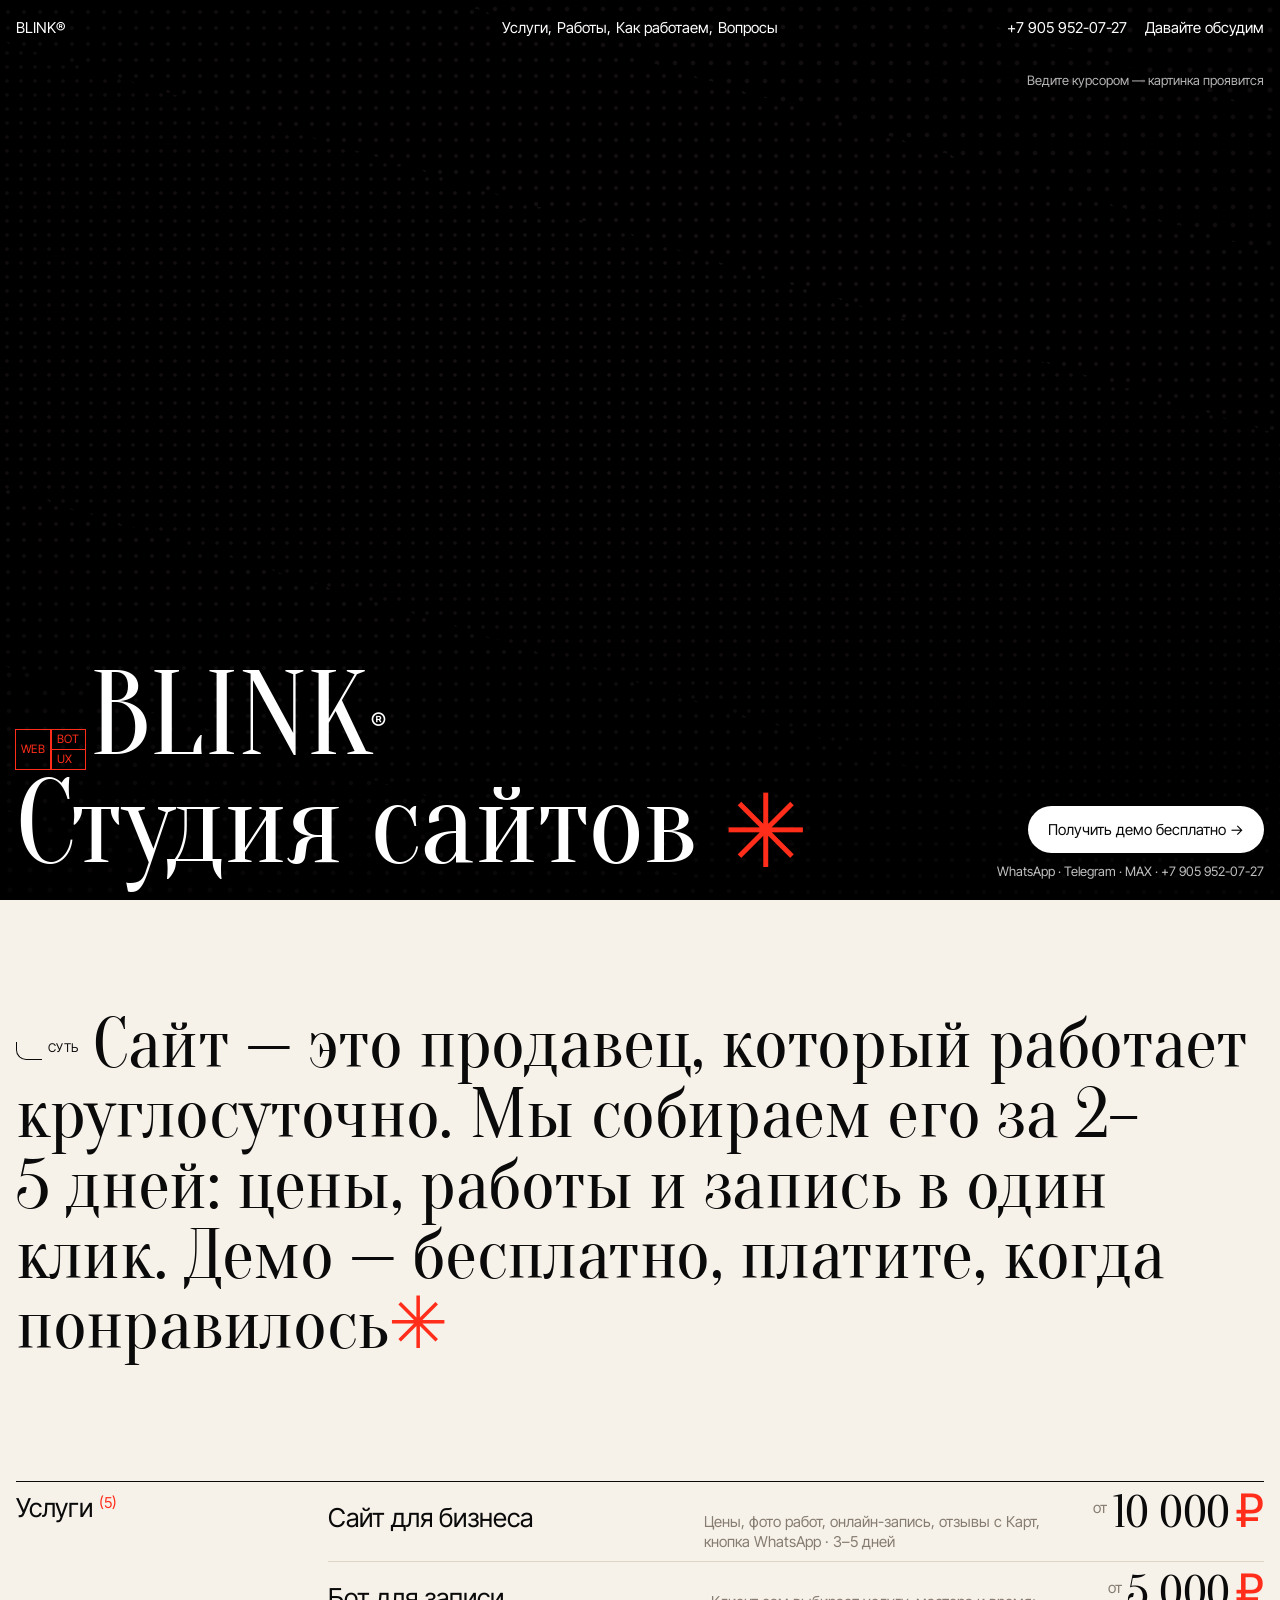
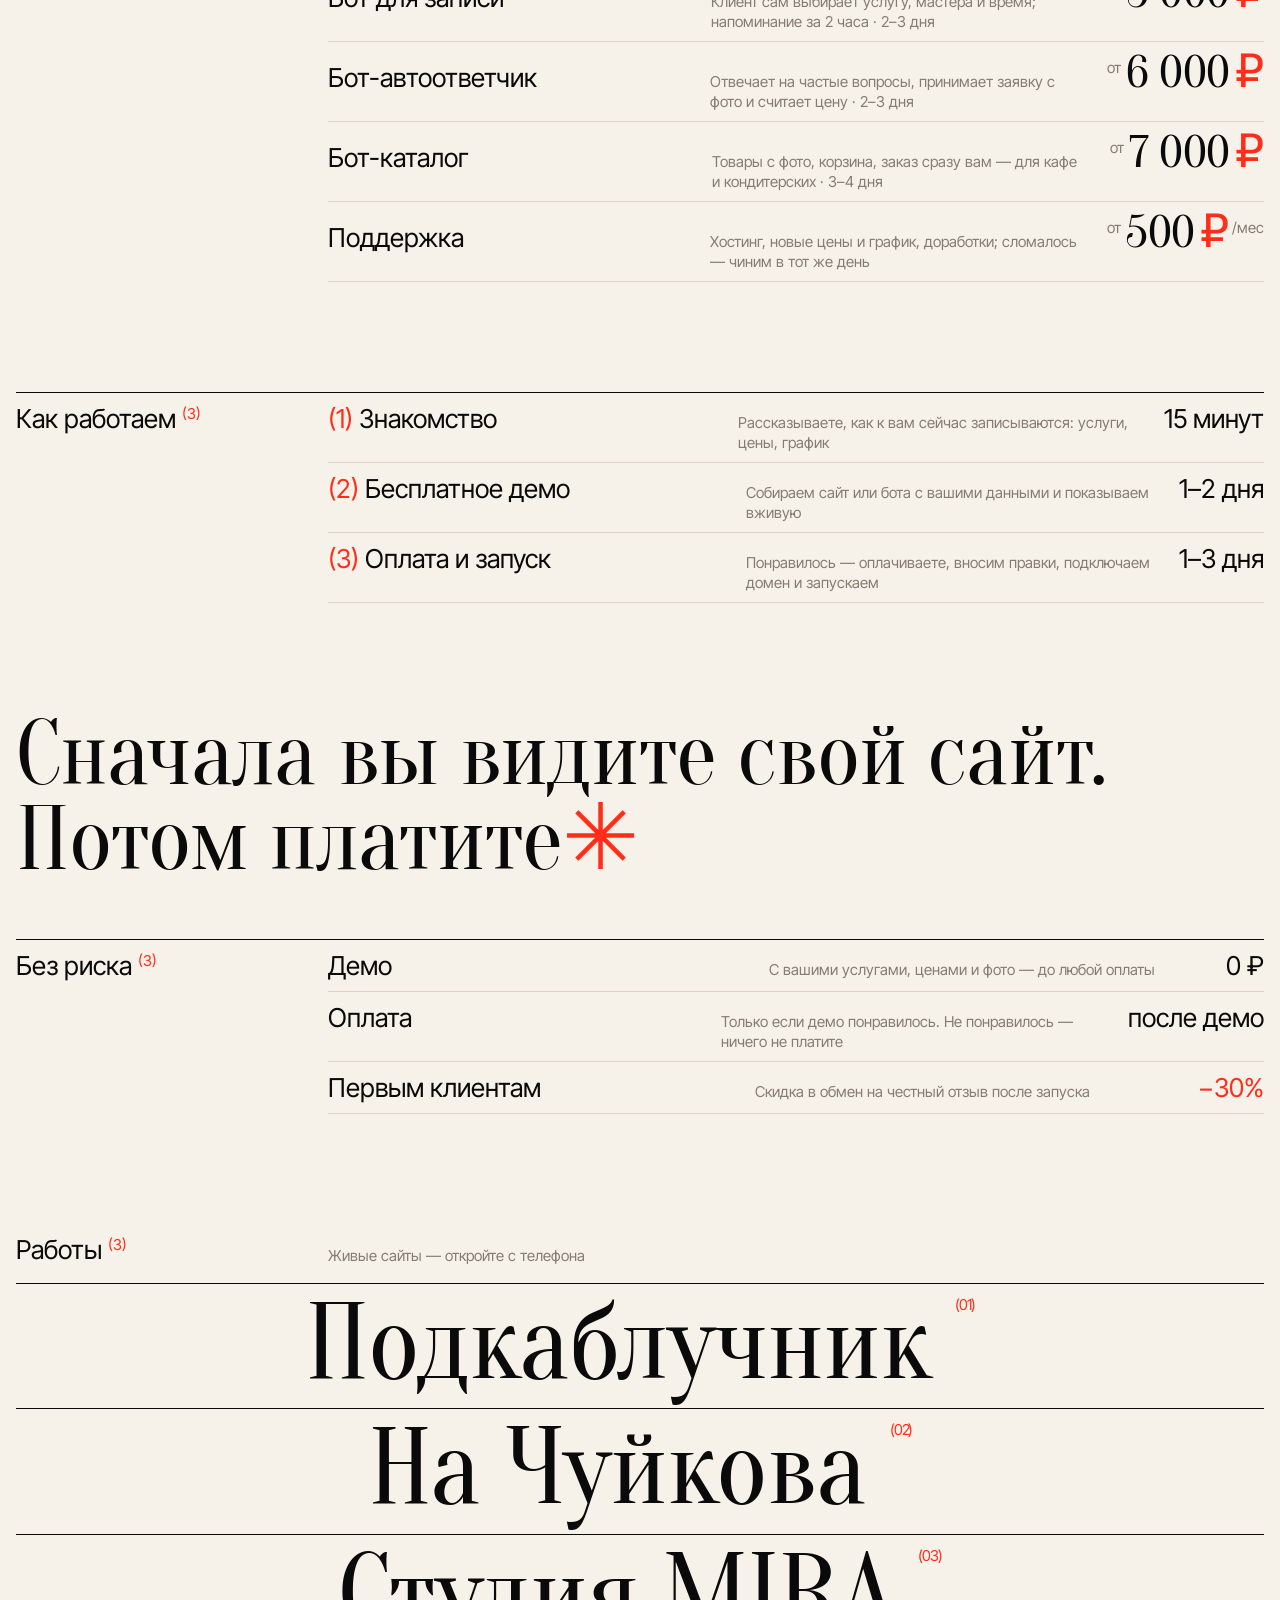
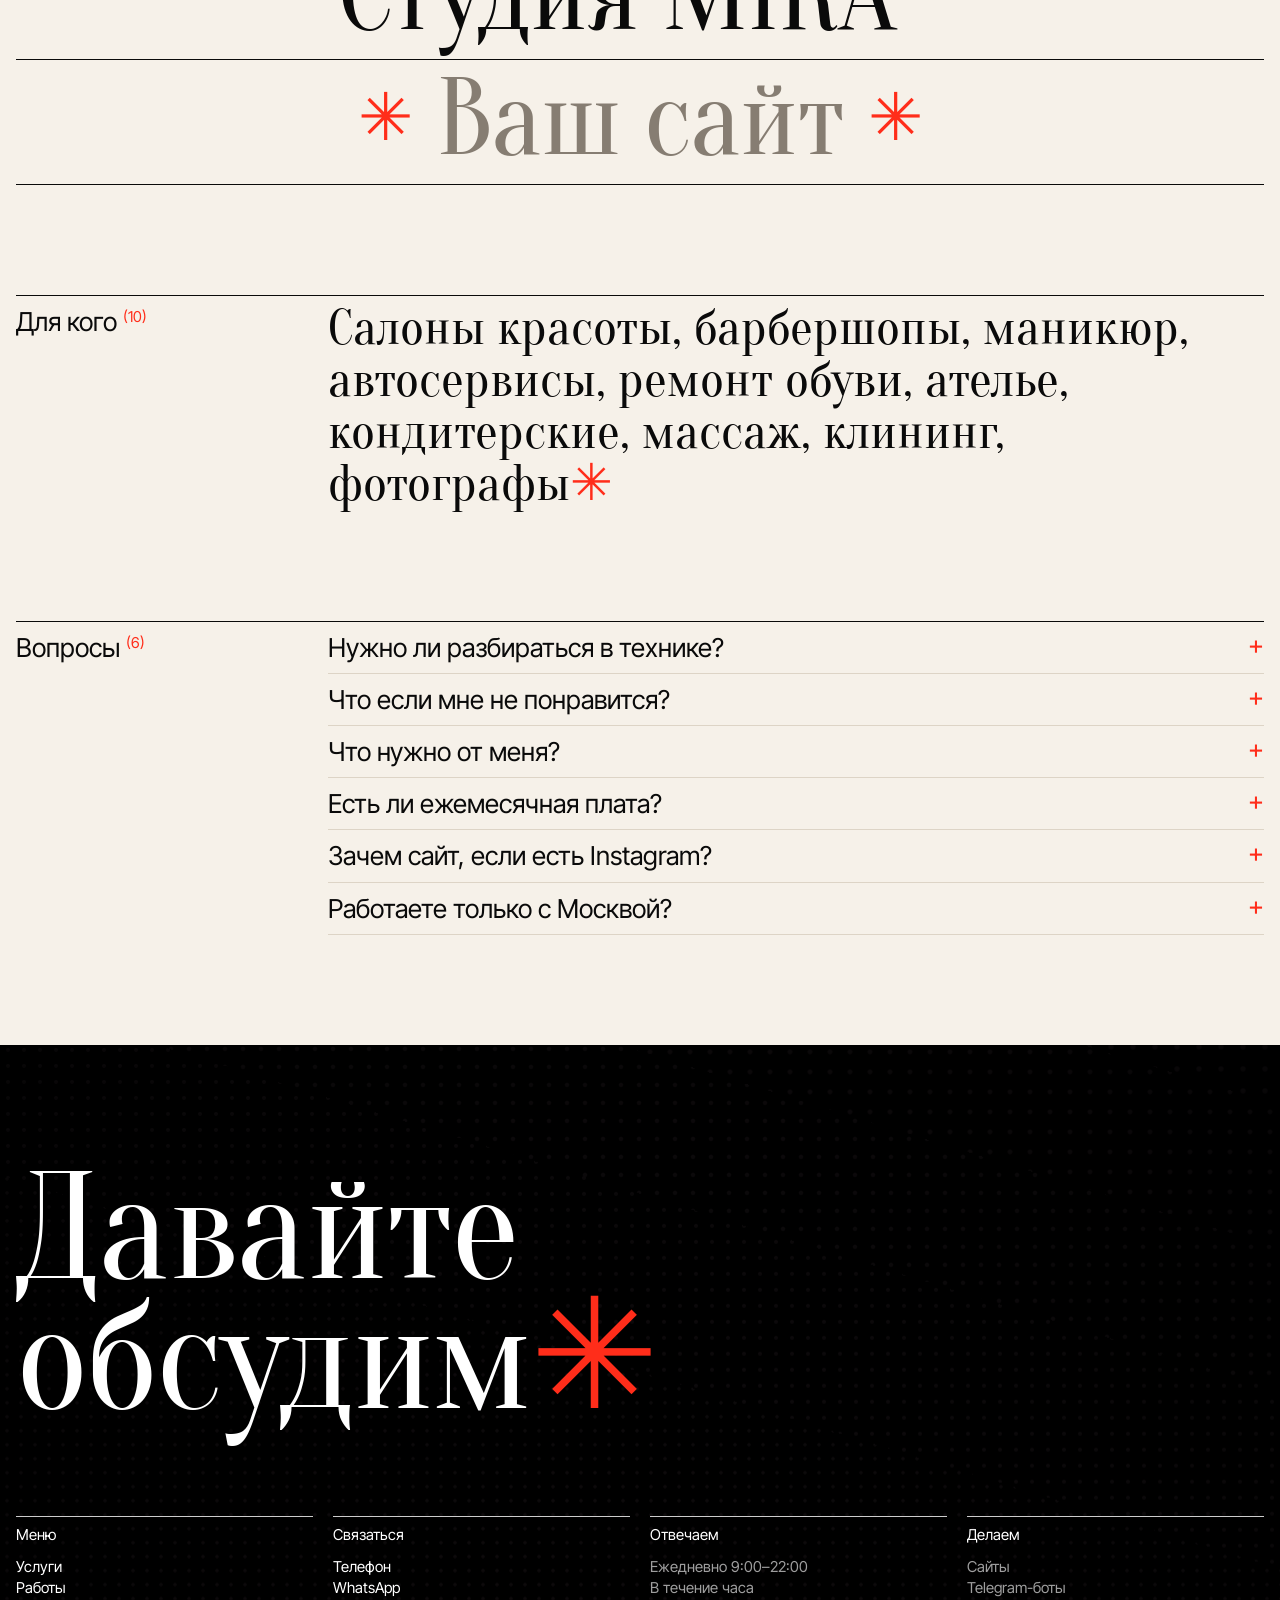
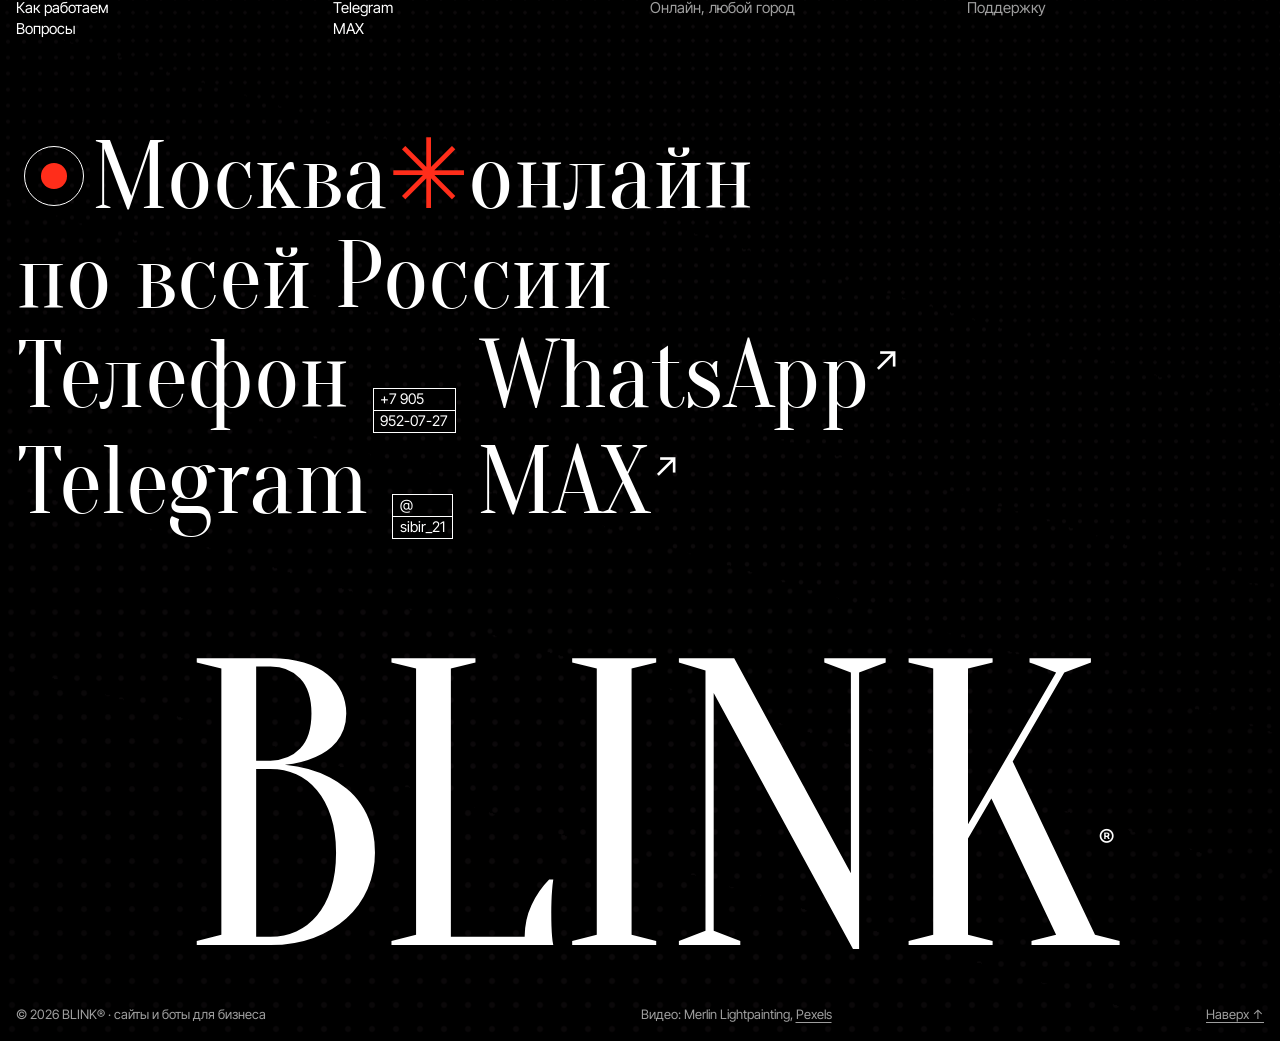
==== index.html @ 95e73ce8 "Низ: тёплый фон, крупные цены, тёмный финал с растровым видео Co-Authored-By: Claude Opus 5.5 <norep" ====
<!doctype html>
<html lang="ru">
<head>
<meta charset="utf-8">
<meta name="viewport" content="width=device-width, initial-scale=1, viewport-fit=cover">
<title>BLINK® — студия сайтов и ботов</title>
<meta name="description" content="BLINK — сайты и Telegram-боты для малого бизнеса. Запуск за 2–5 дней, демо бесплатно, платите, когда понравилось.">
<meta name="theme-color" content="#0a0a0a">
<meta property="og:title" content="BLINK® — студия сайтов и ботов">
<meta property="og:description" content="Сайты и Telegram-боты для малого бизнеса. Запуск за 2–5 дней, демо бесплатно.">
<meta property="og:image" content="https://k41705594-boop.github.io/kiberkot/img/podkabluchnik.jpg">
<link rel="icon" href="data:image/svg+xml,%3Csvg xmlns='http://www.w3.org/2000/svg' viewBox='0 0 32 32'%3E%3Crect width='32' height='32' fill='%230a0a0a'/%3E%3Ctext x='16' y='24' font-family='Georgia,serif' font-size='24' text-anchor='middle' fill='%23ff2d1a'%3E%E2%9C%B3%3C/text%3E%3C/svg%3E">
<link rel="preconnect" href="https://fonts.googleapis.com">
<link rel="preconnect" href="https://fonts.gstatic.com" crossorigin>
<link rel="stylesheet" href="https://fonts.googleapis.com/css2?family=Oranienbaum&family=Inter+Tight:wght@400;500&display=swap">
<style>
/* Layout: an intro curtain with scrambling words, then a full-bleed video that resolves from big blocks into a halftone that clears under the cursor; below, a white index-style page — hairline rows in a regular grotesk, a narrow serif set huge, and a rebus-like footer. */
:root{
  --ink:#0a0a0a; --paper:#f6f1e9; --grey:#867d72; --hair:#0a0a0a; --soft:#ddd4c6; --red:#ff2d1a; --night:#0a0a0a;
  --serif:"Oranienbaum","Bodoni 72",Didot,Georgia,serif;
  --sans:"Inter Tight","Helvetica Neue",Helvetica,Arial,sans-serif;
  color-scheme:light;
}
*{box-sizing:border-box}
html{scroll-behavior:smooth}
body{margin:0;background:var(--paper);color:var(--ink);font-family:var(--sans);font-weight:400;font-size:15px;line-height:1.3;-webkit-font-smoothing:antialiased;overflow-x:hidden;font-synthesis:none}
a{color:inherit;text-decoration:none}
img,video{max-width:100%;display:block}
::selection{background:var(--red);color:#fff}
a:focus-visible,button:focus-visible,summary:focus-visible{outline:1.5px solid var(--red);outline-offset:4px}
.pad{padding-left:max(16px,env(safe-area-inset-left,0px));padding-right:max(16px,env(safe-area-inset-right,0px))}
.ast{color:var(--red);font-family:var(--serif)}
body.loading{overflow:hidden}

/* ---------- intro curtain ---------- */
.pre{position:fixed;inset:0;z-index:100;background:#0a0a0a;color:#fff;transition:transform 1s cubic-bezier(.76,0,.24,1)}
.pre.out{transform:translateY(-100%)}
.pre-in{position:absolute;left:0;right:0;top:36%;display:flex;justify-content:center}
.pre-txt{display:flex;flex-direction:column;gap:2px;font-size:15px;min-width:220px}
.pre-cnt{position:absolute;right:max(16px,env(safe-area-inset-right,0px));bottom:calc(18px + env(safe-area-inset-bottom,0px));font-family:var(--serif);font-size:clamp(80px,14vw,220px);line-height:.8;font-variant-numeric:tabular-nums}
.pre-bar{position:absolute;left:0;bottom:0;height:2px;width:100%;background:var(--red);transform-origin:0 50%;transform:scaleX(0)}

/* ---------- nav ---------- */
.nav{position:fixed;top:0;left:0;right:0;z-index:50;padding-top:env(safe-area-inset-top,0px);color:#fff;mix-blend-mode:difference}
.nav .in{display:grid;grid-template-columns:1fr auto 1fr;align-items:center;height:56px;gap:20px;font-size:15px}
.nav .links{display:flex;gap:5px}
.nav .links a::after{content:","}.nav .links a:last-child::after{content:""}
.nav .r{display:flex;justify-content:flex-end;gap:18px;white-space:nowrap}
.nav a:hover{text-decoration:underline;text-underline-offset:3px}
@media (max-width:860px){.nav .in{grid-template-columns:1fr auto}.nav .links,.nav .ph{display:none}}

/* ---------- hero ---------- */
.hero{position:relative;height:100svh;min-height:600px;background:#0a0a0a;color:#fff;overflow:hidden}
.hero video,.hero canvas{position:absolute;inset:0;width:100%;height:100%;object-fit:cover}
.hero video{opacity:0}
.hero.nogl video{opacity:1}
.hero.nogl::before{content:"";position:absolute;inset:0;z-index:1;background:radial-gradient(circle,rgba(0,0,0,0) 35%,rgba(0,0,0,.55) 36%) 0 0/6px 6px}
.hero::after{content:"";position:absolute;left:0;right:0;bottom:0;height:45%;z-index:1;background:linear-gradient(transparent,rgba(0,0,0,.5));pointer-events:none}
.h-txt{position:absolute;left:0;right:0;bottom:0;z-index:2;padding-bottom:calc(20px + env(safe-area-inset-bottom,0px))}
.badges{display:inline-grid;grid-template-columns:auto auto;margin:0 .25em .12em 0;vertical-align:.08em;font-family:var(--sans);font-size:clamp(10px,.9vw,14px);line-height:1;color:var(--red)}
.badges span{border:1.5px solid var(--red);padding:.35em .5em .3em;margin:-1.5px 0 0 -1.5px;letter-spacing:.02em}
.badges span:first-child{grid-row:span 2;display:flex;align-items:center}
.hero h1{margin:0;font-family:var(--serif);font-weight:400;font-size:clamp(54px,9.4vw,164px);line-height:.88;letter-spacing:-.01em}
.hero h1 sup{font-family:var(--sans);font-size:.2em;vertical-align:1em;margin-left:.04em}
.hero h1 .ast{font-size:.85em;display:inline-block;animation:spin 14s linear infinite;vertical-align:-.05em}
@keyframes spin{to{transform:rotate(360deg)}}
.h-row{display:flex;justify-content:space-between;align-items:flex-end;gap:24px;flex-wrap:wrap}
.h-cta{display:flex;flex-direction:column;align-items:flex-end;gap:10px;text-align:right}
.h-cta a.go{background:#fff;color:#0a0a0a;padding:14px 20px;border-radius:999px;white-space:nowrap;transition:background .2s,color .2s}
.h-cta a.go:hover{background:var(--red);color:#fff}
.h-cta small{color:rgba(255,255,255,.75);font-size:13px}
.hint{position:absolute;right:max(16px,env(safe-area-inset-right,0px));top:72px;z-index:2;font-size:13px;color:rgba(255,255,255,.7)}
@media (max-width:700px){.h-cta{align-items:flex-start;text-align:left}.hint{display:none}}

/* ---------- statement ---------- */
.stmt{padding-block:110px 120px}
.stmt p{margin:0;font-family:var(--serif);font-weight:400;font-size:clamp(38px,5.6vw,96px);line-height:.98;letter-spacing:-.005em;max-width:1500px}
.stmt .lab{display:inline-flex;align-items:flex-start;gap:6px;vertical-align:.55em;margin-right:14px;font-family:var(--sans);font-size:12px;letter-spacing:.04em}
.stmt .lab i{display:block;width:26px;height:18px;border:1.5px solid var(--ink);border-top:0;border-right:0;border-radius:0 0 0 10px}

/* ---------- index rows ---------- */
.idx{display:grid;grid-template-columns:minmax(180px,1fr) minmax(0,3fr);border-top:1px solid var(--hair)}
.idx > .k{padding:10px 0;font-size:26px;line-height:1.2}
.idx > .k small{color:var(--red);font-size:15px;vertical-align:.6em}
.n{font-style:normal;color:var(--red)}
.pr{font-family:var(--serif);font-size:clamp(34px,3.6vw,60px);line-height:.9;letter-spacing:-.01em}
.pr small{font-family:var(--sans);font-size:15px;color:var(--grey);margin-right:.35em;vertical-align:.95em;letter-spacing:0}
.pr i{font-style:normal;color:var(--red);margin-left:.12em}
.pr small.m{margin:0 0 0 .2em}
.rows{display:flex;flex-direction:column}
.r1{display:grid;grid-template-columns:minmax(0,1.25fr) minmax(0,1.3fr) auto;gap:28px;align-items:baseline;padding:10px 0;border-bottom:1px solid var(--soft);font-size:26px;line-height:1.2;transition:color .2s}
.r1 b{font-weight:400}
.r1 span{color:var(--grey);font-size:15px;line-height:1.3}
.r1 em{font-style:normal;white-space:nowrap;text-align:right}
a.r1:hover,.r1.hov:hover{color:var(--red)}
.block{padding-block:0 110px}
@media (max-width:760px){.idx{grid-template-columns:1fr}.idx > .k{padding-bottom:4px}.r1,.idx > .k{font-size:21px}.r1{grid-template-columns:minmax(0,1fr) auto;gap:4px 16px}.r1 span{grid-column:1/-1;grid-row:2}}

/* ---------- works ---------- */
.works{border-top:1px solid var(--hair)}
.w{display:flex;align-items:center;justify-content:center;gap:.22em;padding:4px 0 10px;border-bottom:1px solid var(--hair);font-family:var(--serif);font-weight:400;font-size:clamp(48px,8.6vw,156px);line-height:1;letter-spacing:-.01em;text-align:center;transition:color .25s;flex-wrap:wrap}
.w sup{font-family:var(--sans);font-size:15px;align-self:flex-start;margin-top:.6em;color:var(--red)}
.w:hover{color:var(--red)}
.w .ast{font-size:.6em}
.w.you{color:var(--grey)}
.w.you:hover{color:var(--red)}
.thumb{display:none}
.pv{position:fixed;left:0;top:0;z-index:40;width:min(420px,34vw);aspect-ratio:16/10;pointer-events:none;opacity:0;transform:translate(-50%,-50%) scale(.9);transition:opacity .2s,transform .3s cubic-bezier(.2,.8,.2,1);overflow:hidden}
.pv.on{opacity:1;transform:translate(-50%,-50%) scale(1)}
.pv img{width:100%;height:100%;object-fit:cover;object-position:top}
@media (hover:none){.pv{display:none}.thumb{display:block;width:100%;max-width:560px;margin:8px auto 10px;aspect-ratio:16/10;overflow:hidden}.thumb img{width:100%;height:100%;object-fit:cover;object-position:top}}

.big{font-family:var(--serif);font-weight:400;font-size:clamp(46px,7.2vw,128px);line-height:.92;letter-spacing:-.01em;margin:0 0 56px}
.niche{margin:0;padding:6px 0 0;font-family:var(--serif);font-weight:400;font-size:clamp(32px,4vw,64px);line-height:1.02}

/* faq */
details{border-bottom:1px solid var(--soft)}
summary{list-style:none;cursor:pointer;display:grid;grid-template-columns:minmax(0,1fr) auto;gap:24px;padding:10px 0;font-size:26px;line-height:1.2}
summary::-webkit-details-marker{display:none}
summary::after{content:"+";line-height:1;color:var(--red)}
details[open] summary::after{content:"−"}
summary:hover{color:var(--red)}
details p{margin:0;padding:0 0 16px;color:var(--grey);max-width:640px;font-size:15px;line-height:1.4}
@media (max-width:760px){summary{font-size:21px}}

/* ---------- footer ---------- */
.foot{position:relative;overflow:hidden;background:var(--night);color:#fff;--grey:rgba(255,255,255,.62);--hair:rgba(255,255,255,.8);padding-block:120px calc(18px + env(safe-area-inset-bottom,0px))}
.foot > canvas{position:absolute;inset:0;width:100%;height:100%;z-index:0;display:block}
.foot > :not(canvas){position:relative;z-index:1}
.foot ::selection{background:var(--red);color:#fff}
.foot h2{margin:0 0 90px;font-family:var(--serif);font-weight:400;font-size:clamp(64px,12vw,210px);line-height:.85;letter-spacing:-.01em}
.cols{display:grid;grid-template-columns:repeat(4,minmax(0,1fr));gap:20px}
.col{border-top:1px solid var(--hair);padding-top:8px;display:flex;flex-direction:column;gap:1px;font-size:15px}
.col b{font-weight:400;margin-bottom:12px}
.col a:hover{color:var(--red)}
.col span{color:var(--grey)}
@media (max-width:760px){.cols{grid-template-columns:repeat(2,minmax(0,1fr));row-gap:28px}}
.rebus{margin-top:90px;font-family:var(--serif);font-weight:400;font-size:clamp(42px,7.6vw,128px);line-height:1.02;letter-spacing:-.005em}
.rebus a{transition:color .2s}.rebus a:hover{color:var(--red)}
.bx{display:inline-flex;flex-direction:column;vertical-align:.2em;border:1.5px solid currentColor;font-family:var(--sans);font-size:max(10px,.15em);line-height:1.15;margin:0 .12em;letter-spacing:0}
.bx i{font-style:normal;padding:.15em .45em}
.bx i+i{border-top:1.5px solid currentColor}
.gl{display:inline-block;width:.62em;height:.62em;border:1.5px solid currentColor;border-radius:50%;vertical-align:.02em;margin:0 .08em;position:relative}
.gl::after{content:"";position:absolute;inset:28%;border-radius:50%;background:var(--red)}
.ar{display:inline-block;font-family:var(--sans);font-size:.35em;vertical-align:.9em;margin-left:.05em}
.mark{margin-top:120px;font-family:var(--serif);font-weight:400;font-size:clamp(110px,32vw,580px);line-height:.76;letter-spacing:-.03em;white-space:nowrap;text-align:center}
.mark sup{font-family:var(--sans);font-size:.06em;vertical-align:4em}
.legal{display:flex;justify-content:space-between;gap:12px;flex-wrap:wrap;margin-top:36px;font-size:13px;color:var(--grey)}
.legal a{text-decoration:underline;text-underline-offset:3px}

@media (prefers-reduced-motion:reduce){*{animation:none!important;transition:none!important}.pre{display:none}}
</style>
</head>
<body class="loading">

<div class="pre" id="pre" aria-hidden="true">
  <div class="pre-in"><div class="pre-txt"><span data-pre>BLINK®</span><span data-pre>Студия сайтов и ботов</span><span data-pre>Москва ✳ онлайн</span></div></div>
  <div class="pre-cnt" id="cnt">000</div>
  <div class="pre-bar" id="bar"></div>
</div>

<header class="nav"><div class="in pad">
  <a href="#top" data-scr>BLINK®</a>
  <nav class="links" aria-label="Разделы"><a href="#services" data-scr>Услуги</a><a href="#works" data-scr>Работы</a><a href="#process" data-scr>Как работаем</a><a href="#faq" data-scr>Вопросы</a></nav>
  <div class="r"><a class="ph" href="tel:+79059520727">+7 905 952-07-27</a><a href="#contacts" data-scr>Давайте обсудим</a></div>
</div></header>

<main id="top">
<div class="hero" id="hero">
  <video id="vid" src="video/face.mp4" muted loop playsinline autoplay preload="auto" aria-hidden="true"></video>
  <canvas id="gl" aria-hidden="true"></canvas>
  <span class="hint">Ведите курсором — картинка проявится</span>
  <div class="h-txt pad">
    <div class="h-row">
      <h1><span class="badges" aria-hidden="true"><span>WEB</span><span>BOT</span><span>UX</span></span><span data-scr-in>BLINK</span><sup>®</sup><br><span data-scr-in>Студия сайтов</span> <span class="ast">✳</span></h1>
      <div class="h-cta">
        <a class="go" href="https://wa.me/79059520727?text=%D0%97%D0%B4%D1%80%D0%B0%D0%B2%D1%81%D1%82%D0%B2%D1%83%D0%B9%D1%82%D0%B5!%20%D0%A5%D0%BE%D1%87%D1%83%20%D0%B1%D0%B5%D1%81%D0%BF%D0%BB%D0%B0%D1%82%D0%BD%D0%BE%D0%B5%20%D0%B4%D0%B5%D0%BC%D0%BE%20%D1%81%D0%B0%D0%B9%D1%82%D0%B0" target="_blank" rel="noopener">Получить демо бесплатно →</a>
        <small>WhatsApp · Telegram · MAX · +7 905 952-07-27</small>
      </div>
    </div>
  </div>
</div>

<section class="stmt pad">
  <p><span class="lab"><i></i>СУТЬ</span>Сайт — это продавец, который работает круглосуточно. Мы собираем его за&nbsp;2–5&nbsp;дней: цены, работы и&nbsp;запись в&nbsp;один клик. Демо — бесплатно, платите, когда понравилось<span class="ast">✳</span></p>
</section>

<section class="block pad" id="services">
  <div class="idx">
    <div class="k">Услуги <small>(5)</small></div>
    <div class="rows">
      <div class="r1 hov"><b>Сайт для бизнеса</b><span>Цены, фото работ, онлайн-запись, отзывы с Карт, кнопка WhatsApp · 3–5 дней</span><em class="pr"><small>от</small>10 000<i>₽</i></em></div>
      <div class="r1 hov"><b>Бот для записи</b><span>Клиент сам выбирает услугу, мастера и время; напоминание за 2 часа · 2–3 дня</span><em class="pr"><small>от</small>5 000<i>₽</i></em></div>
      <div class="r1 hov"><b>Бот-автоответчик</b><span>Отвечает на частые вопросы, принимает заявку с фото и считает цену · 2–3 дня</span><em class="pr"><small>от</small>6 000<i>₽</i></em></div>
      <div class="r1 hov"><b>Бот-каталог</b><span>Товары с фото, корзина, заказ сразу вам — для кафе и кондитерских · 3–4 дня</span><em class="pr"><small>от</small>7 000<i>₽</i></em></div>
      <div class="r1 hov"><b>Поддержка</b><span>Хостинг, новые цены и график, доработки; сломалось — чиним в тот же день</span><em class="pr"><small>от</small>500<i>₽</i><small class="m">/мес</small></em></div>
    </div>
  </div>
</section>

<section class="block pad" id="process">
  <div class="idx">
    <div class="k">Как работаем <small>(3)</small></div>
    <div class="rows">
      <div class="r1"><b><i class="n">(1)</i> Знакомство</b><span>Рассказываете, как к вам сейчас записываются: услуги, цены, график</span><em>15 минут</em></div>
      <div class="r1"><b><i class="n">(2)</i> Бесплатное демо</b><span>Собираем сайт или бота с вашими данными и показываем вживую</span><em>1–2 дня</em></div>
      <div class="r1"><b><i class="n">(3)</i> Оплата и запуск</b><span>Понравилось — оплачиваете, вносим правки, подключаем домен и запускаем</span><em>1–3 дня</em></div>
    </div>
  </div>
</section>

<section class="block pad">
  <p class="big">Сначала вы видите свой&nbsp;сайт. Потом&nbsp;платите<span class="ast">✳</span></p>
  <div class="idx">
    <div class="k">Без риска <small>(3)</small></div>
    <div class="rows">
      <div class="r1"><b>Демо</b><span>С вашими услугами, ценами и фото — до любой оплаты</span><em>0 ₽</em></div>
      <div class="r1"><b>Оплата</b><span>Только если демо понравилось. Не понравилось — ничего не платите</span><em>после демо</em></div>
      <div class="r1"><b>Первым клиентам</b><span>Скидка в обмен на честный отзыв после запуска</span><em style="color:var(--red)">−30%</em></div>
    </div>
  </div>
</section>

<section class="block pad" id="works">
  <div class="idx" style="border-top:0;margin-bottom:8px"><div class="k">Работы <small>(3)</small></div><div class="k" style="color:var(--grey);font-size:15px;align-self:end">Живые сайты — откройте с телефона</div></div>
  <div class="works">
    <a class="w" href="https://k41705594-boop.github.io/podkabluchnik/" target="_blank" rel="noopener" data-img="img/podkabluchnik.jpg"><div class="thumb"><img src="img/podkabluchnik.jpg" alt="" loading="lazy"></div>Подкаблучник<sup>(01)</sup></a>
    <a class="w" href="https://k41705594-boop.github.io/masterskaya-chuykova/" target="_blank" rel="noopener" data-img="img/masterskaya-chuykova.jpg"><div class="thumb"><img src="img/masterskaya-chuykova.jpg" alt="" loading="lazy"></div>На Чуйкова<sup>(02)</sup></a>
    <a class="w" href="https://k41705594-boop.github.io/mira-beauty/" target="_blank" rel="noopener" data-img="img/mira-beauty.jpg"><div class="thumb"><img src="img/mira-beauty.jpg" alt="" loading="lazy"></div>Студия MIRA<sup>(03)</sup></a>
    <a class="w you" href="#contacts"><span class="ast">✳</span>Ваш сайт<span class="ast">✳</span></a>
  </div>
</section>
<div class="pv" id="pv" aria-hidden="true"><img alt=""></div>

<section class="block pad">
  <div class="idx">
    <div class="k">Для кого <small>(10)</small></div>
    <p class="niche">Салоны красоты, барбершопы, маникюр, автосервисы, ремонт обуви, ателье, кондитерские, массаж, клининг, фотографы<span class="ast">✳</span></p>
  </div>
</section>

<section class="block pad" id="faq">
  <div class="idx">
    <div class="k">Вопросы <small>(6)</small></div>
    <div class="rows">
      <details><summary>Нужно ли разбираться в технике?</summary><p>Нет. Всё настраиваем сами и показываем, как менять цены и график. Это занимает около 10 минут.</p></details>
      <details><summary>Что если мне не понравится?</summary><p>Демо бесплатное. Если после демо решили не продолжать, вы ничего не платите.</p></details>
      <details><summary>Что нужно от меня?</summary><p>Список услуг с ценами, 5–10 фото работ и адрес. Можно просто переслать то, что есть в Instagram или на Картах.</p></details>
      <details><summary>Есть ли ежемесячная плата?</summary><p>Сайт и бот оплачиваются один раз. Поддержка — от 500 ₽ в месяц по желанию, от неё можно отказаться в любой момент.</p></details>
      <details><summary>Зачем сайт, если есть Instagram?</summary><p>Соцсети видят те, кто вас уже знает. Сайт находят в Яндексе и Google люди, которые ищут «маникюр рядом» или «ремонт обуви + район».</p></details>
      <details><summary>Работаете только с Москвой?</summary><p>Нет, работаем онлайн с любым городом России.</p></details>
    </div>
  </div>
</section>
</main>

<footer class="foot pad" id="contacts">
  <canvas id="gl2" aria-hidden="true"></canvas>
  <h2>Давайте<br>обсудим<span class="ast">✳</span></h2>
  <div class="cols">
    <div class="col"><b>Меню</b><a href="#services">Услуги</a><a href="#works">Работы</a><a href="#process">Как работаем</a><a href="#faq">Вопросы</a></div>
    <div class="col"><b>Связаться</b><a href="tel:+79059520727">Телефон</a><a href="https://wa.me/79059520727" target="_blank" rel="noopener">WhatsApp</a><a href="https://t.me/sibir_21" target="_blank" rel="noopener">Telegram</a><a href="https://max.ru/" target="_blank" rel="noopener">MAX</a></div>
    <div class="col"><b>Отвечаем</b><span>Ежедневно 9:00–22:00</span><span>В течение часа</span><span>Онлайн, любой город</span></div>
    <div class="col"><b>Делаем</b><span>Сайты</span><span>Telegram-боты</span><span>Поддержку</span></div>
  </div>
  <div class="rebus">
    <span class="gl"></span>Москва<span class="ast">✳</span>онлайн по&nbsp;всей&nbsp;России<br>
    <a href="tel:+79059520727">Телефон <span class="bx"><i>+7 905</i><i>952-07-27</i></span></a> <a href="https://wa.me/79059520727" target="_blank" rel="noopener">WhatsApp<span class="ar">↗</span></a><br>
    <a href="https://t.me/sibir_21" target="_blank" rel="noopener">Telegram <span class="bx"><i>@</i><i>sibir_21</i></span></a> <a href="https://max.ru/" target="_blank" rel="noopener">MAX<span class="ar">↗</span></a>
  </div>
  <div class="mark" aria-hidden="true">BLINK<sup>®</sup></div>
  <div class="legal"><span>© 2026 BLINK® · сайты и боты для бизнеса</span><span>Видео: Merlin Lightpainting, <a href="https://www.pexels.com/video/red-and-blue-lines-flowing-over-face-10740762/" target="_blank" rel="noopener">Pexels</a></span><a href="#top">Наверх ↑</a></div>
</footer>

<script>
(()=>{
const reduce=matchMedia('(prefers-reduced-motion: reduce)').matches;
const fine=matchMedia('(hover:hover) and (pointer:fine)').matches;
const $=id=>document.getElementById(id);

/* ---------- text scramble ---------- */
const CH='АБВГДЕЖЗИКЛМНОПРСТУФХЦЧШЭЮЯ#$%&@*+=/<>[]01';
function scramble(el,dur,delay){
  const fin=el.dataset.fin||(el.dataset.fin=el.textContent);if(reduce){el.textContent=fin;return}
  cancelAnimationFrame(el._r);const t0=performance.now()+(delay||0);
  const f=t=>{if(t<t0){el.textContent=fin.replace(/\S/g,()=>CH[Math.random()*CH.length|0]);el._r=requestAnimationFrame(f);return}
    const k=Math.min(1,(t-t0)/dur);let s='';for(let i=0;i<fin.length;i++){const c=fin[i];s+=c===' '?' ':(i/fin.length<k?c:CH[Math.random()*CH.length|0])}el.textContent=s;if(k<1)el._r=requestAnimationFrame(f)};
  el._r=requestAnimationFrame(f);
}
document.querySelectorAll('[data-scr]').forEach(el=>el.addEventListener('mouseenter',()=>scramble(el,420)));

/* ---------- video: blocks → halftone that clears under the cursor ---------- */
const hero=$('hero'),foot=$('contacts'),vid=$('vid');
vid.play&&vid.play().catch(()=>{});
const FS=`precision mediump float;
uniform sampler2D V;uniform vec2 R,VR,M;uniform float T,N,D;
void main(){
  vec2 fc=gl_FragCoord.xy;
  float I=smoothstep(0.,1.,clamp(T/1.9,0.,1.));
  float d=length(fc-M)/N;
  float wave=.5+.5*sin(T*.5+fc.y/N*2.6+fc.x/N*.8);
  float far=mix(4.,20.,smoothstep(.04,.42,d))*(.75+.5*wave);
  float cell=mix(160.,far,I);
  cell=max(4.,floor(cell/2.)*2.);
  vec2 cc=(floor(fc/cell)+.5)*cell;
  float sR=R.x/R.y,sV=VR.x/VR.y;vec2 sc=sR>sV?vec2(1.,sV/sR):vec2(sR/sV,1.);
  vec2 uv=(cc/R-.5)*sc+.5;vec2 uv0=(fc/R-.5)*sc+.5;
  vec3 c=texture2D(V,uv).rgb;
  c=pow(c,vec3(.9))*vec3(1.18,.92,1.05);
  float l=dot(c,vec3(.3,.59,.11));
  float r=sqrt(l)*.72;
  float dist=length(fract(fc/cell)-.5);
  float dotm=smoothstep(r,r-.09,dist);
  float H=smoothstep(.55,1.,I);
  vec3 ht=c*mix(1.,dotm*1.35,H);
  vec3 clear=texture2D(V,uv0).rgb*vec3(1.1,.95,1.02);
  float k=(1.-smoothstep(.03,.22,d))*H;
  vec3 col=mix(ht,clear,k*k);
  vec2 v=fc/R-.5;col*=1.-.8*dot(v,v);
  col*=smoothstep(0.,.35,T)*D;
  gl_FragColor=vec4(col,1.);
}`;
/* one renderer per surface: the hero at full strength, the footer dimmed so text stays readable */
function fx(host,cv,dim,dprMax,tall){
  const gl=cv.getContext('webgl',{antialias:false});
  const s={ok:!!gl,visible:false,t0:Infinity,mx:-1e4,my:-1e4,W:0,H:0,dpr:1,host};
  const uni={};
  if(s.ok){
    try{
      const sh=(t,src)=>{const o=gl.createShader(t);gl.shaderSource(o,src);gl.compileShader(o);if(!gl.getShaderParameter(o,gl.COMPILE_STATUS))throw 0;return o};
      const p=gl.createProgram();gl.attachShader(p,sh(gl.VERTEX_SHADER,'attribute vec2 a;void main(){gl_Position=vec4(a,0.,1.);}'));gl.attachShader(p,sh(gl.FRAGMENT_SHADER,FS));gl.linkProgram(p);gl.useProgram(p);
      const b=gl.createBuffer();gl.bindBuffer(gl.ARRAY_BUFFER,b);gl.bufferData(gl.ARRAY_BUFFER,new Float32Array([-1,-1,3,-1,-1,3]),gl.STATIC_DRAW);
      const a=gl.getAttribLocation(p,'a');gl.enableVertexAttribArray(a);gl.vertexAttribPointer(a,2,gl.FLOAT,false,0,0);
      ['V','R','VR','M','T','N','D'].forEach(k=>uni[k]=gl.getUniformLocation(p,k));
      const tex=gl.createTexture();gl.bindTexture(gl.TEXTURE_2D,tex);
      gl.texParameteri(gl.TEXTURE_2D,gl.TEXTURE_WRAP_S,gl.CLAMP_TO_EDGE);gl.texParameteri(gl.TEXTURE_2D,gl.TEXTURE_WRAP_T,gl.CLAMP_TO_EDGE);
      gl.texParameteri(gl.TEXTURE_2D,gl.TEXTURE_MIN_FILTER,gl.LINEAR);gl.texParameteri(gl.TEXTURE_2D,gl.TEXTURE_MAG_FILTER,gl.LINEAR);
      gl.pixelStorei(gl.UNPACK_FLIP_Y_WEBGL,true);
      gl.texImage2D(gl.TEXTURE_2D,0,gl.RGBA,1,1,0,gl.RGBA,gl.UNSIGNED_BYTE,new Uint8Array([10,10,10,255]));
    }catch(e){s.ok=false}
  }
  if(!s.ok){host.classList.add('nogl');return s}
  s.size=()=>{s.dpr=Math.min(dprMax,devicePixelRatio||1);s.W=cv.clientWidth;s.H=cv.clientHeight;cv.width=Math.round(s.W*s.dpr);cv.height=Math.round(s.H*s.dpr);gl.viewport(0,0,cv.width,cv.height)};
  s.frame=t=>{
    if(!s.ok)return;
    if(vid.readyState>=2){try{gl.texImage2D(gl.TEXTURE_2D,0,gl.RGBA,gl.RGBA,gl.UNSIGNED_BYTE,vid)}catch(e){s.ok=false;host.classList.add('nogl');return}}
    gl.uniform1i(uni.V,0);gl.uniform2f(uni.R,cv.width,cv.height);gl.uniform2f(uni.VR,vid.videoWidth||16,vid.videoHeight||9);
    gl.uniform2f(uni.M,s.mx<-1e3?-1e4:s.mx*s.dpr,s.mx<-1e3?-1e4:(s.H-s.my)*s.dpr);gl.uniform1f(uni.T,Math.max(0,(t-s.t0)/1000));
    gl.uniform1f(uni.N,tall?Math.min(cv.height,innerHeight*s.dpr):cv.height);gl.uniform1f(uni.D,dim);
    gl.drawArrays(gl.TRIANGLES,0,3);
  };
  host.addEventListener('pointermove',e=>{const r=cv.getBoundingClientRect();s.mx=e.clientX-r.left;s.my=e.clientY-r.top},{passive:true});
  host.addEventListener('pointerleave',()=>{if(fine){s.mx=-1e4;s.my=-1e4}});
  return s;
}
const A=fx(hero,$('gl'),1,1.5,false),B=fx(foot,$('gl2'),.6,1,true);
A.visible=true;
const fxs=[A,B].filter(s=>s.ok);
const sizeAll=()=>fxs.forEach(s=>s.size());
addEventListener('resize',sizeAll);sizeAll();
if(window.ResizeObserver)new ResizeObserver(sizeAll).observe(foot);
if(fxs.length){
  const io=new IntersectionObserver(es=>{
    es.forEach(e=>{const s=fxs.find(x=>x.host===e.target);if(!s)return;s.visible=e.isIntersecting;
      if(s===B&&s.visible&&s.t0===Infinity)s.t0=performance.now()-(reduce?5000:0)});
    (fxs.some(s=>s.visible)||!A.ok)?vid.play().catch(()=>{}):vid.pause();
  });
  fxs.forEach(s=>io.observe(s.host));
  const loop=t=>{requestAnimationFrame(loop);fxs.forEach(s=>s.visible&&s.frame(t))};
  requestAnimationFrame(loop);
  if(!fine&&!reduce){let a=0;setInterval(()=>{a+=.9;fxs.forEach((s,i)=>{const top=s.host.getBoundingClientRect().top;s.mx=s.W*(.5+.32*Math.cos(a*.8+i*2));s.my=Math.max(0,Math.min(s.H,innerHeight*(.42+.18*Math.sin(a+i))-top))})},1200)}
}

/* ---------- intro curtain ---------- */
const pre=$('pre'),cnt=$('cnt'),bar=$('bar');
function reveal(){
  pre.classList.add('out');document.body.classList.remove('loading');
  A.t0=performance.now()+250;
  document.querySelectorAll('[data-scr-in]').forEach((el,i)=>scramble(el,900,450+i*250));
  setTimeout(()=>pre.remove(),1200);
}
if(reduce){pre.remove();document.body.classList.remove('loading');A.t0=performance.now()-5000}
else{
  document.querySelectorAll('[data-pre]').forEach((el,i)=>scramble(el,700,i*180));
  const start=performance.now(),MIN=1500,MAX=4000;let shown=0;
  const tick=t=>{
    const ready=vid.readyState>=3||!A.ok;const el=t-start;
    const target=Math.min(ready?100:92,el/MIN*100);shown+=(target-shown)*.18;
    cnt.textContent=String(Math.round(shown)).padStart(3,'0');bar.style.transform=`scaleX(${shown/100})`;
    if((ready&&el>MIN&&shown>99)||el>MAX){cnt.textContent='100';reveal();return}
    requestAnimationFrame(tick)};
  requestAnimationFrame(tick);
}

/* ---------- works: floating preview ---------- */
const pv=$('pv'),pimg=pv.querySelector('img');
if(fine){document.querySelectorAll('.w[data-img]').forEach(w=>{
  w.addEventListener('mouseenter',()=>{pimg.src=w.dataset.img;pv.classList.add('on')});
  w.addEventListener('mouseleave',()=>pv.classList.remove('on'));
  w.addEventListener('mousemove',e=>{pv.style.left=e.clientX+'px';pv.style.top=e.clientY+'px'});
})}
})();
</script>
</body>
</html>
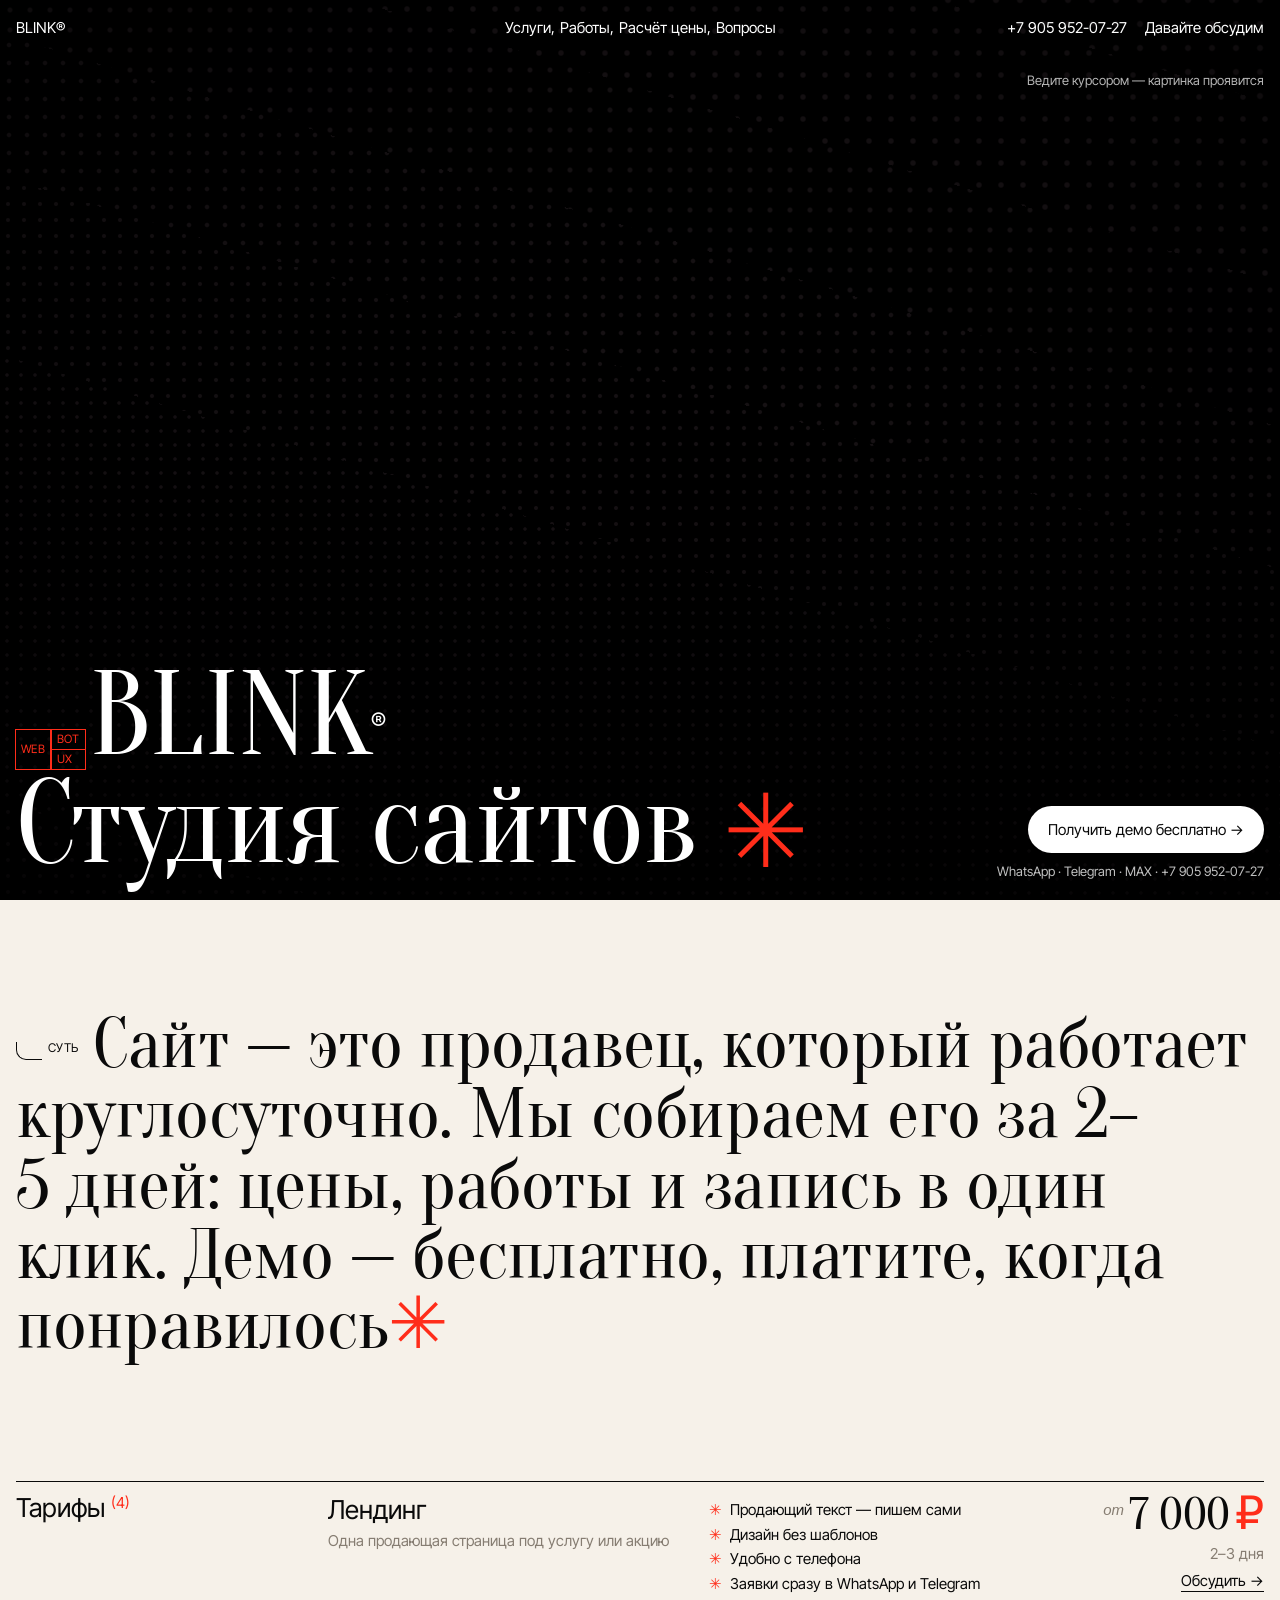
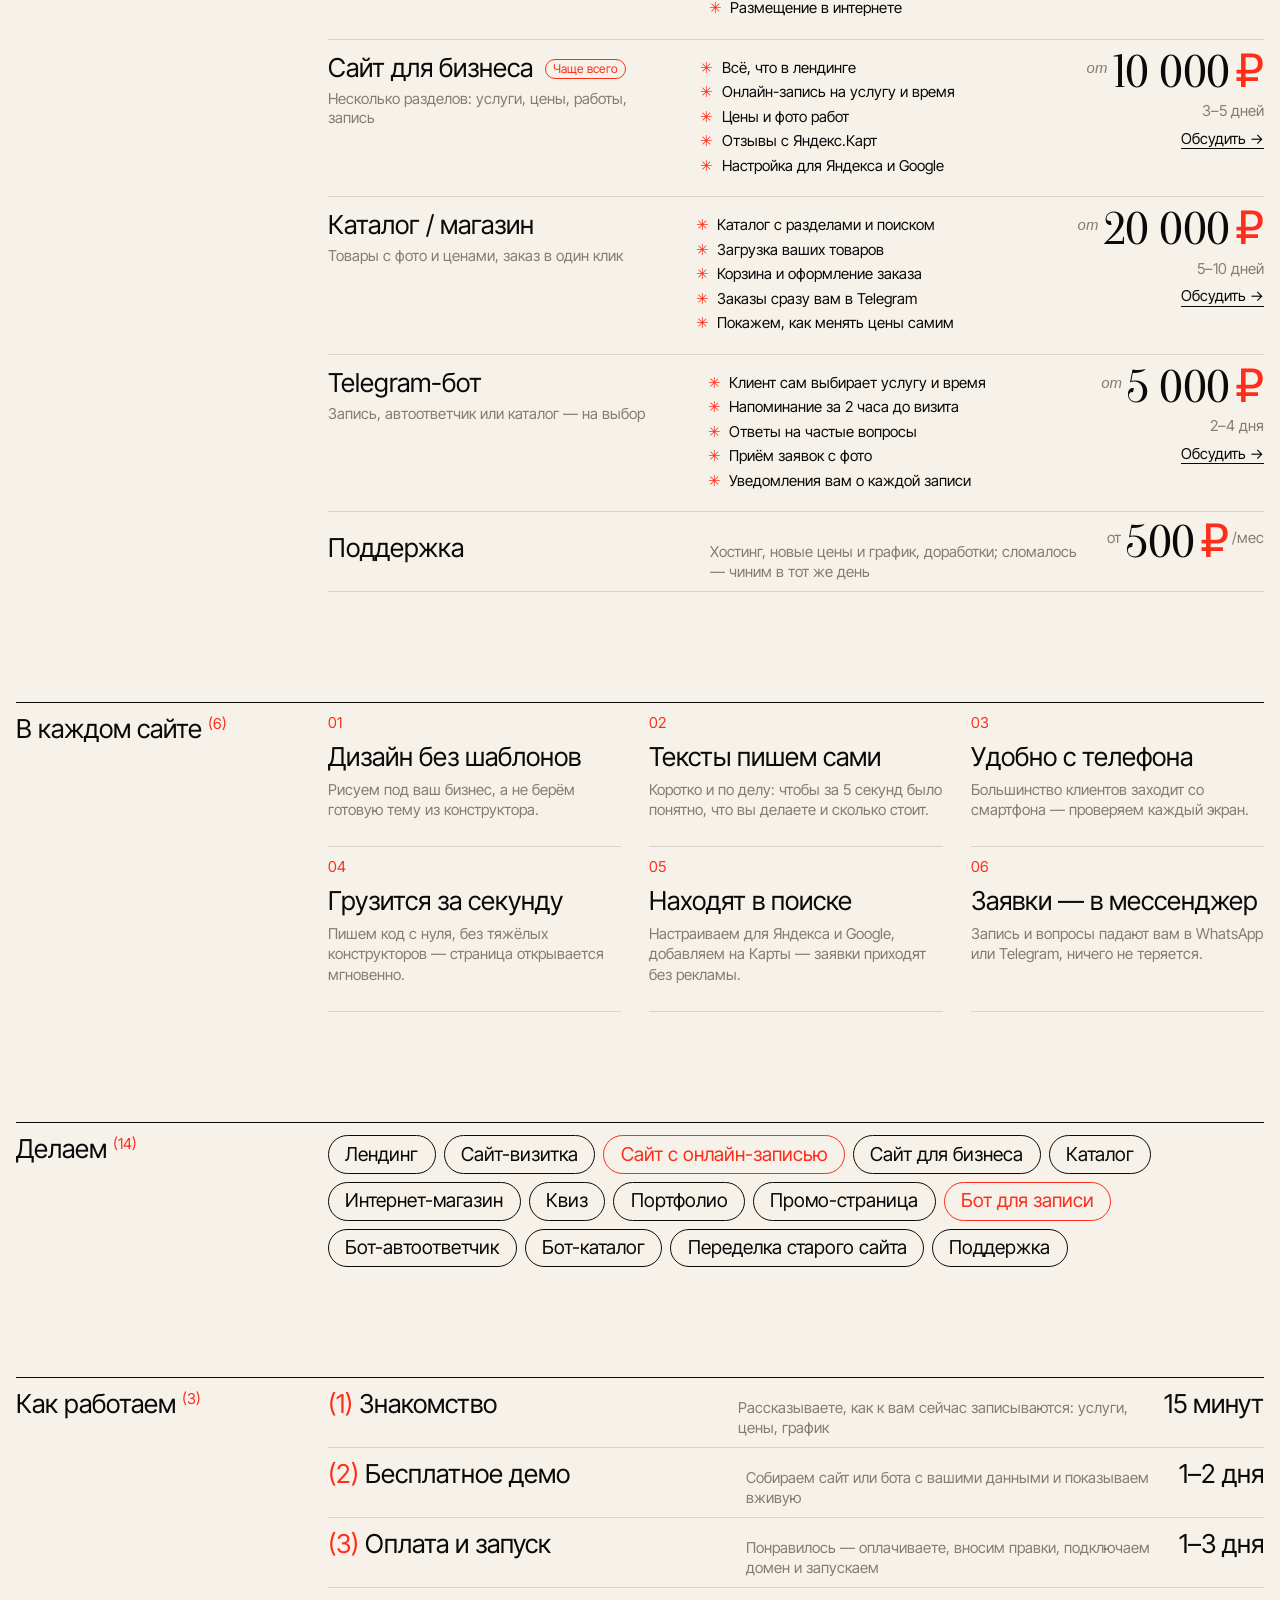
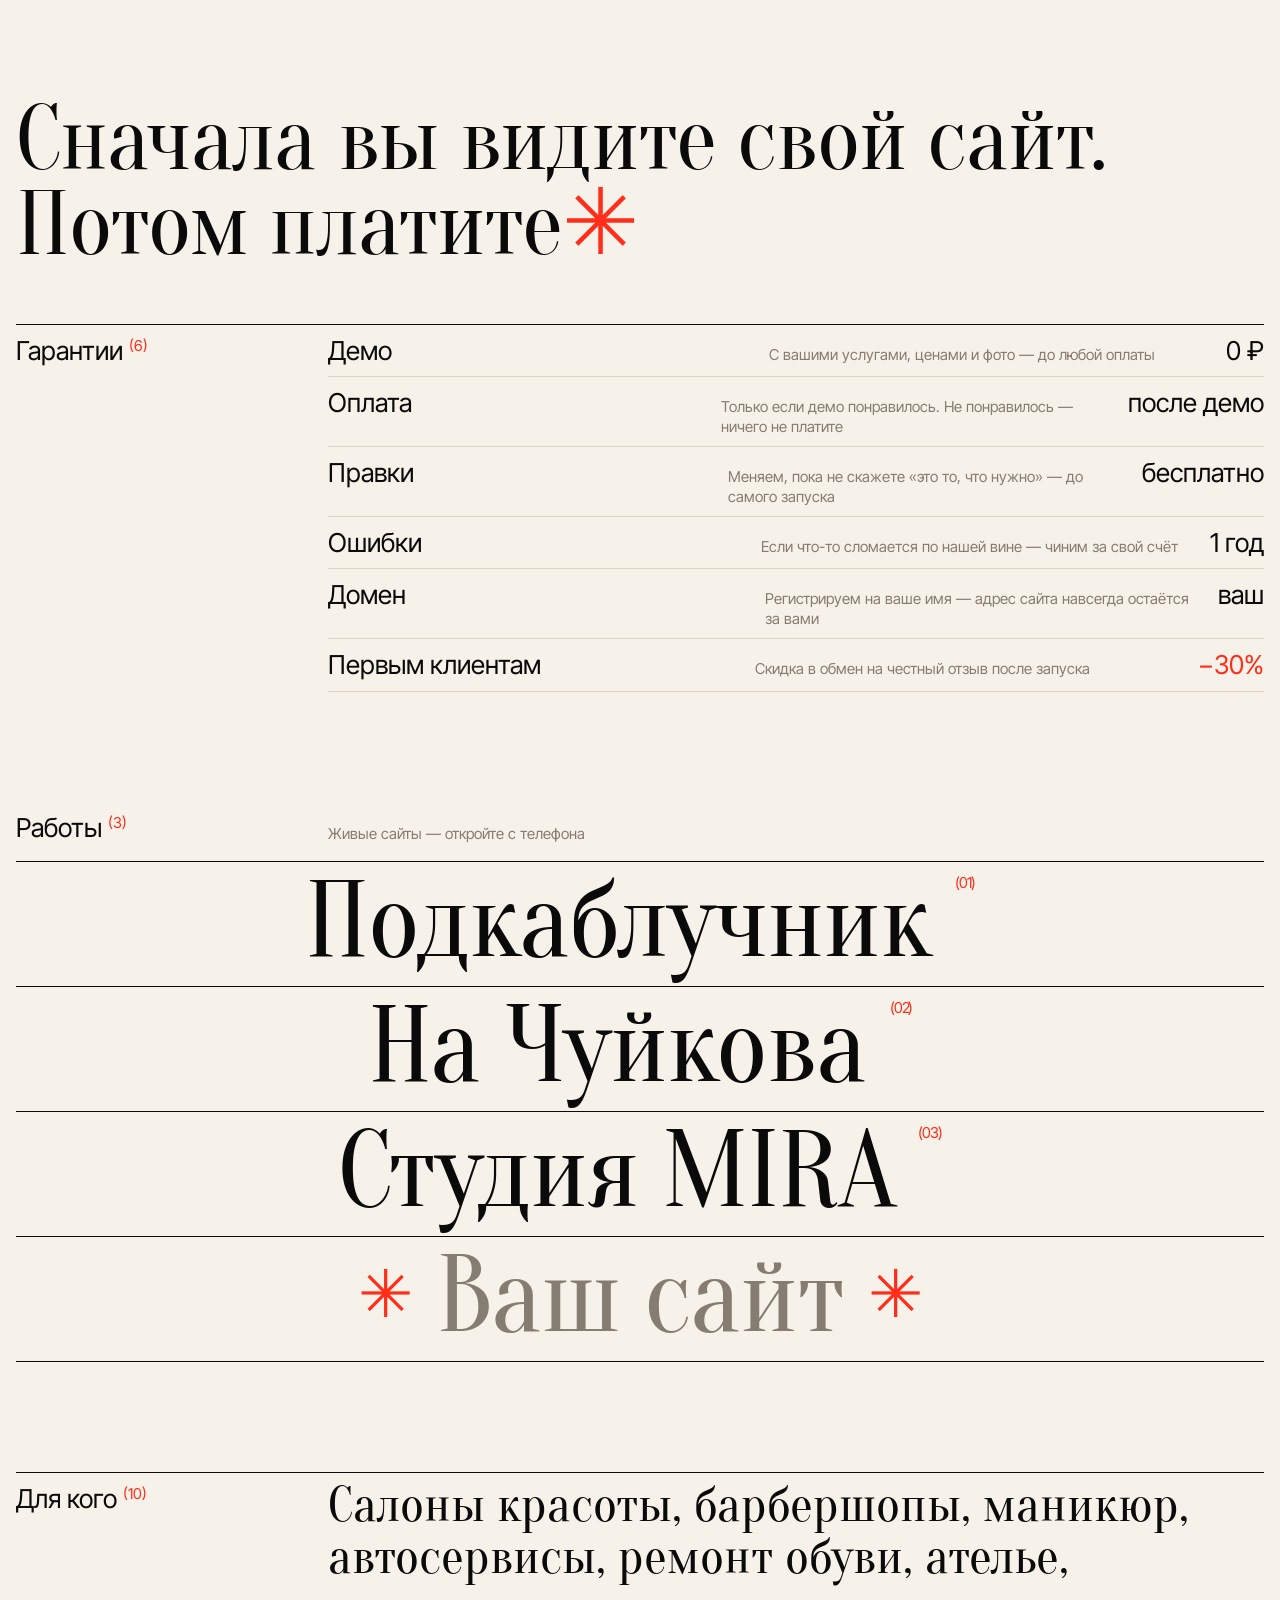
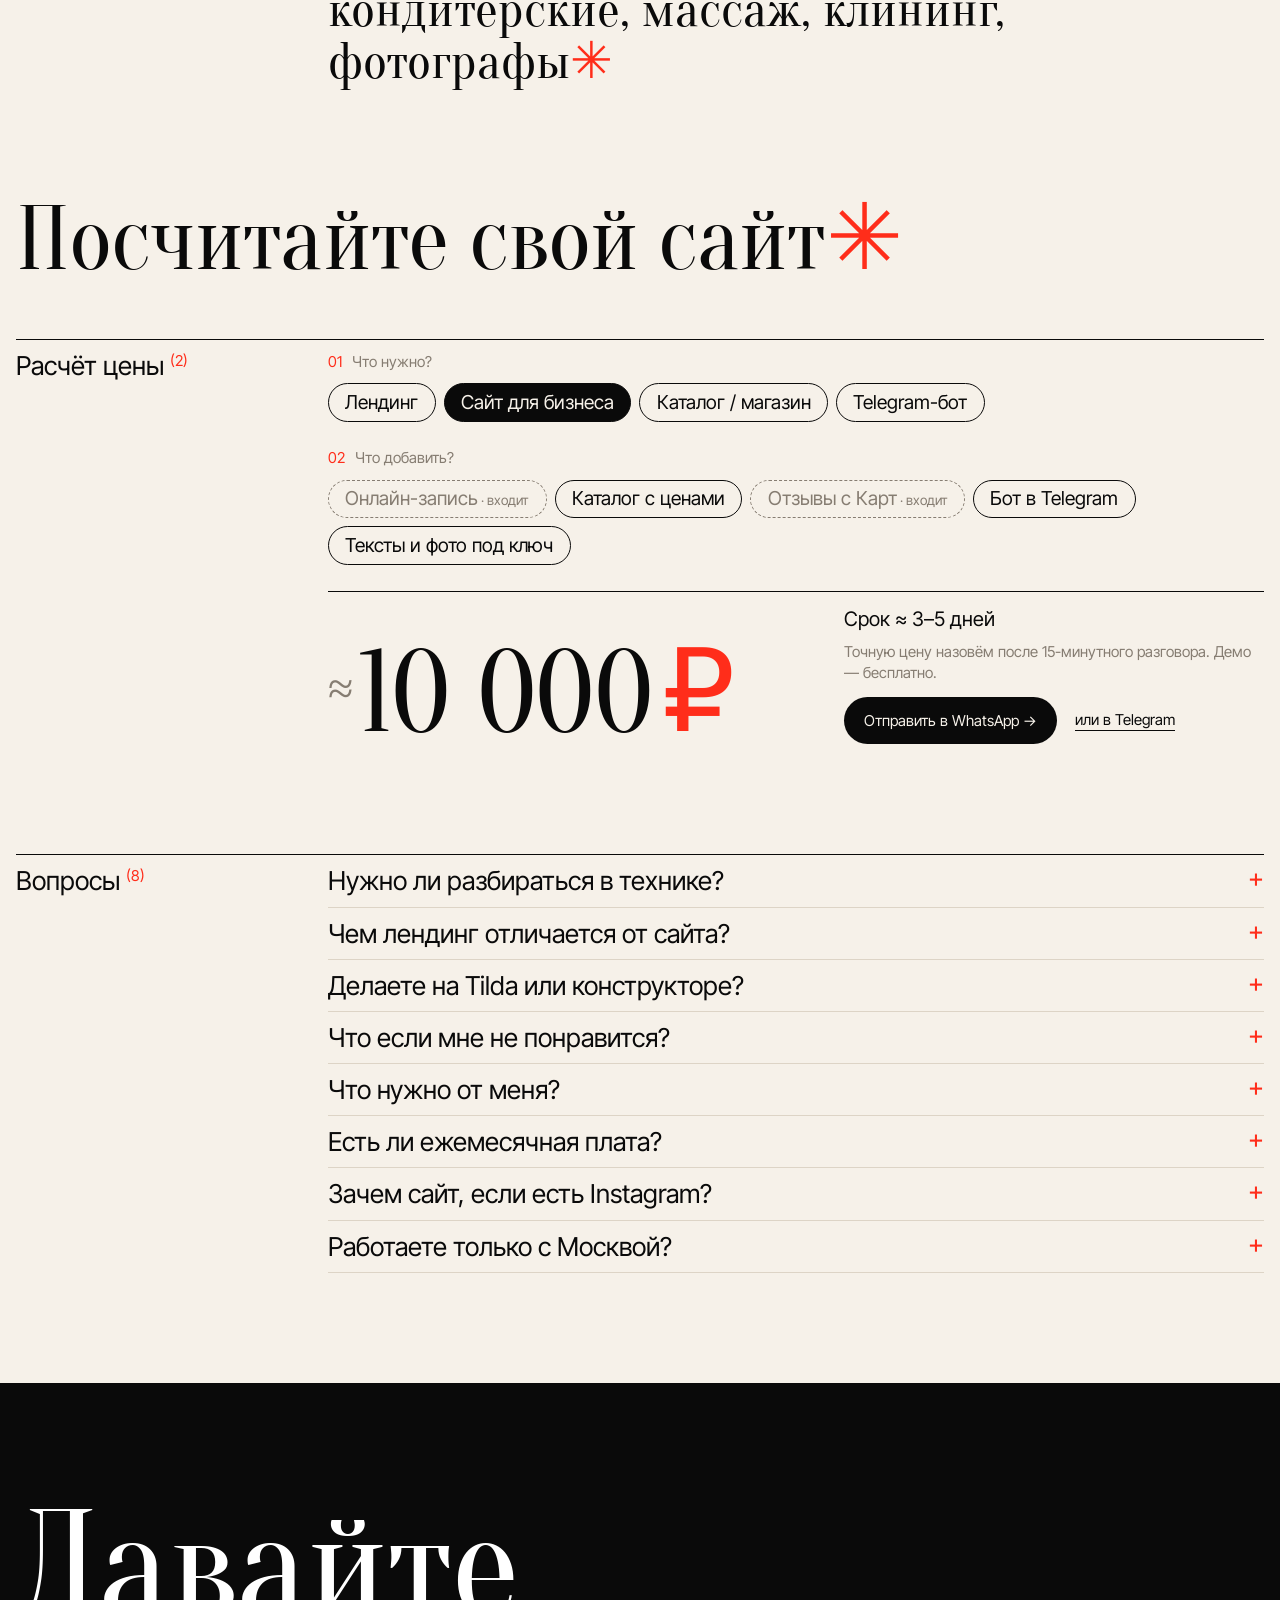
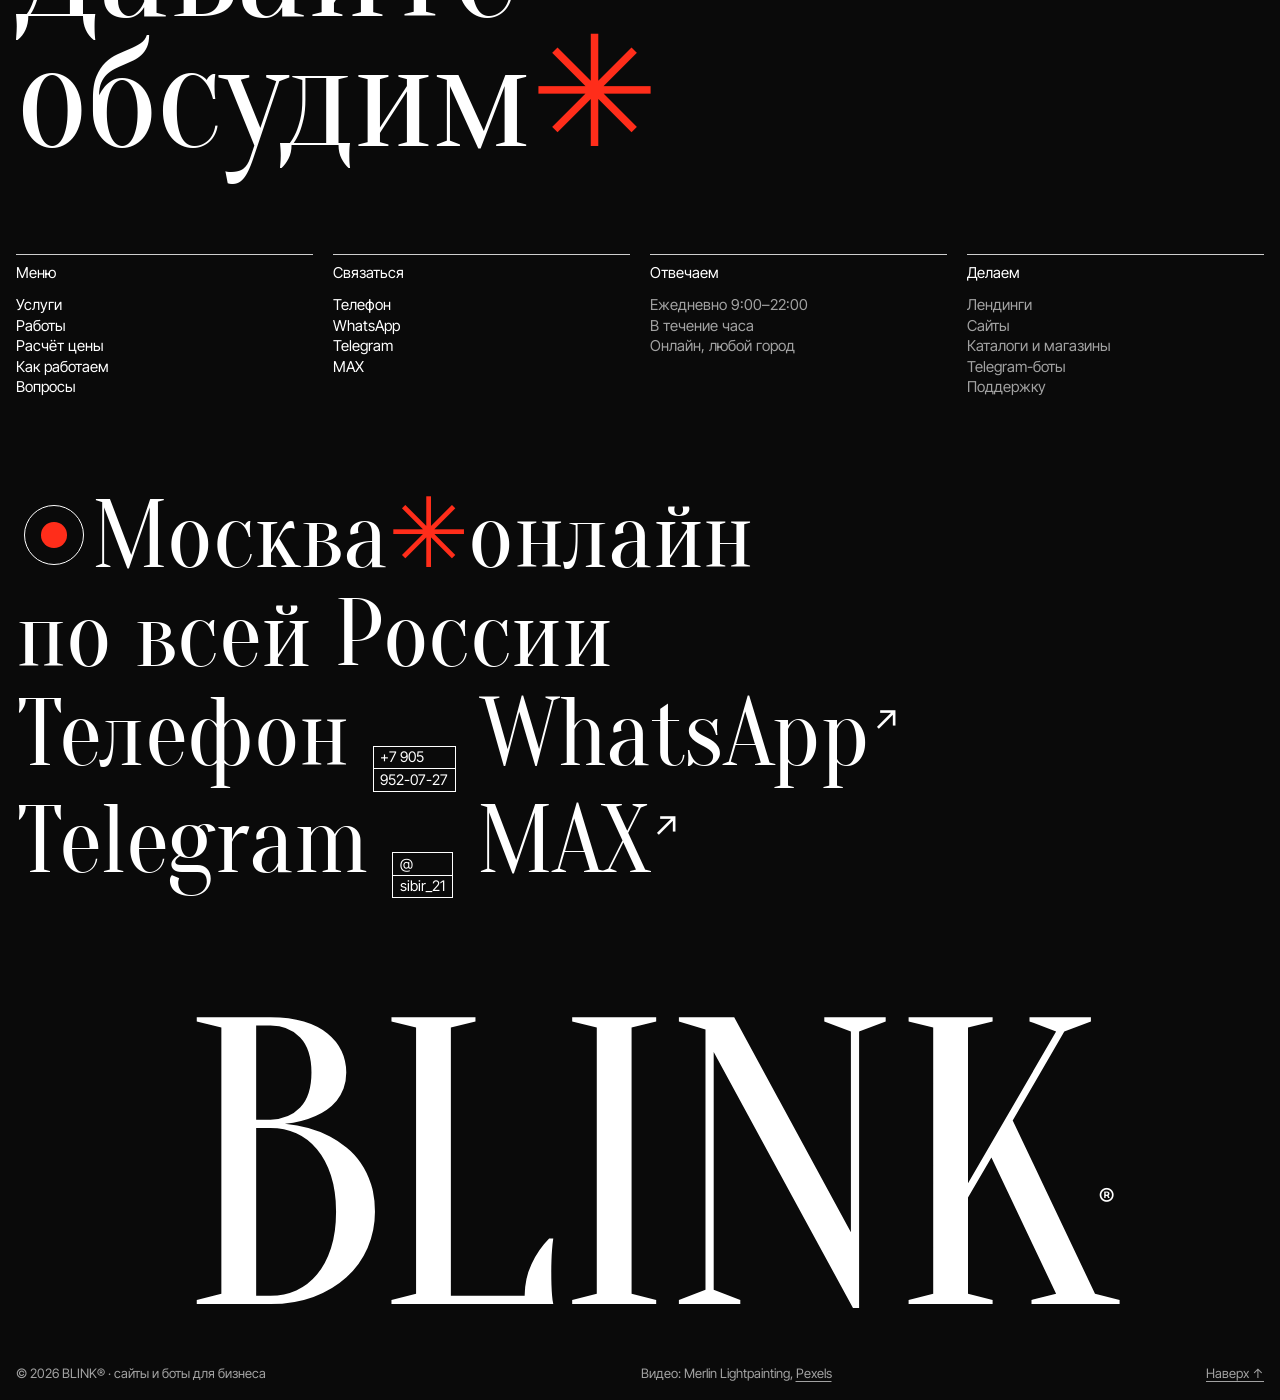
==== commit 1186e807: "Тарифы с составом, «В каждом сайте», типы сайтов, гарантии, калькулятор цены Co-Authored-By: Claude " ====
--- a/index.html
+++ b/index.html
@@ -4,7 +4,7 @@
 <meta charset="utf-8">
 <meta name="viewport" content="width=device-width, initial-scale=1, viewport-fit=cover">
 <title>BLINK® — студия сайтов и ботов</title>
-<meta name="description" content="BLINK — сайты и Telegram-боты для малого бизнеса. Запуск за 2–5 дней, демо бесплатно, платите, когда понравилось.">
+<meta name="description" content="BLINK — лендинги, сайты, каталоги и Telegram-боты для малого бизнеса. Запуск за 2–5 дней, демо бесплатно, платите, когда понравилось.">
 <meta name="theme-color" content="#0a0a0a">
 <meta property="og:title" content="BLINK® — студия сайтов и ботов">
 <meta property="og:description" content="Сайты и Telegram-боты для малого бизнеса. Запуск за 2–5 дней, демо бесплатно.">
@@ -95,6 +95,54 @@
 a.r1:hover,.r1.hov:hover{color:var(--red)}
 .block{padding-block:0 110px}
 @media (max-width:760px){.idx{grid-template-columns:1fr}.idx > .k{padding-bottom:4px}.r1,.idx > .k{font-size:21px}.r1{grid-template-columns:minmax(0,1fr) auto;gap:4px 16px}.r1 span{grid-column:1/-1;grid-row:2}}
+
+/* ---------- tariffs ---------- */
+.tf{display:grid;grid-template-columns:minmax(0,1.25fr) minmax(0,1.3fr) auto;gap:10px 28px;padding:12px 0 20px;border-bottom:1px solid var(--soft)}
+.tf h3{margin:0;font-weight:400;font-size:26px;line-height:1.2}
+.tf h3 small{display:block;margin-top:6px;color:var(--grey);font-size:15px;line-height:1.3}
+.tag{display:inline-block;vertical-align:.35em;margin-left:6px;padding:.25em .55em .3em;border:1.5px solid var(--red);border-radius:999px;color:var(--red);font-weight:400;font-size:12px;line-height:1;letter-spacing:.02em}
+.tf ul{margin:0;padding:6px 0 0;list-style:none;display:flex;flex-direction:column;gap:4px;font-size:15px;line-height:1.3}
+.tf li::before{content:"✳";color:var(--red);font-family:var(--serif);margin-right:.55em}
+.side{display:flex;flex-direction:column;align-items:flex-end;gap:8px;text-align:right}
+.term{color:var(--grey);font-size:15px}
+.ask{font-size:15px;border-bottom:1px solid currentColor;transition:color .2s}
+.ask:hover{color:var(--red)}
+@media (max-width:760px){.tf{grid-template-columns:minmax(0,1fr) auto}.tf h3{font-size:21px}.tf ul{grid-column:1/-1;grid-row:2}}
+
+/* ---------- features & types ---------- */
+.feat{display:grid;grid-template-columns:repeat(3,minmax(0,1fr));gap:0 28px}
+.feat > div{display:flex;flex-direction:column;gap:8px;padding:10px 0 26px;border-bottom:1px solid var(--soft)}
+.feat i{font-style:normal;color:var(--red);font-size:15px}
+.feat b{font-weight:400;font-size:26px;line-height:1.2}
+.feat span{color:var(--grey);font-size:15px;line-height:1.35;max-width:38ch}
+@media (max-width:1000px){.feat{grid-template-columns:repeat(2,minmax(0,1fr))}}
+@media (max-width:560px){.feat{grid-template-columns:1fr}.feat b{font-size:21px}}
+.tags,.opts{display:flex;flex-wrap:wrap;gap:8px}
+.tags{padding-top:12px}
+.tags span,.opt{border:1.5px solid var(--ink);border-radius:999px;padding:.35em .85em .42em;font-size:clamp(16px,1.5vw,22px);line-height:1.15;transition:background .2s,color .2s,border-color .2s}
+.tags span:hover{background:var(--ink);color:var(--paper)}
+.tags span.hot{border-color:var(--red);color:var(--red)}
+
+/* ---------- calculator ---------- */
+.calc{display:flex;flex-direction:column;gap:26px;padding-top:12px;min-width:0}
+.q{display:flex;flex-direction:column;gap:12px}
+.ql{font-size:15px;color:var(--grey)}
+.ql i{font-style:normal;color:var(--red);margin-right:6px}
+.opt{font-family:inherit;color:var(--ink);background:transparent;cursor:pointer}
+.opt:hover{border-color:var(--red);color:var(--red)}
+.opt[aria-checked="true"],.opt[aria-pressed="true"]{background:var(--ink);border-color:var(--ink);color:var(--paper)}
+.opt.inc{border-style:dashed;color:var(--grey);border-color:var(--grey);background:transparent;cursor:default}
+.opt.inc::after{content:" · входит";font-size:.7em}
+.res{display:flex;align-items:flex-end;justify-content:space-between;gap:16px 40px;flex-wrap:wrap;border-top:1px solid var(--hair);padding-top:14px}
+.sum{font-family:var(--serif);font-size:clamp(64px,9vw,150px);line-height:.85;letter-spacing:-.01em;white-space:nowrap}
+.sum small{font-size:.4em;color:var(--grey);margin-right:.15em;vertical-align:.6em}
+.sum i{font-style:normal;color:var(--red);margin-left:.08em}
+.res-r{display:flex;flex-direction:column;gap:10px;max-width:420px}
+.res-r .term{color:var(--ink);font-size:20px}
+.note{color:var(--grey);font-size:15px;line-height:1.35}
+.sends{display:flex;align-items:center;gap:18px;flex-wrap:wrap;margin-top:4px}
+.go{background:var(--ink);color:var(--paper);padding:14px 20px;border-radius:999px;white-space:nowrap;transition:background .2s}
+.go:hover{background:var(--red)}
 
 /* ---------- works ---------- */
 .works{border-top:1px solid var(--hair)}
@@ -161,7 +209,7 @@
 
 <header class="nav"><div class="in pad">
   <a href="#top" data-scr>BLINK®</a>
-  <nav class="links" aria-label="Разделы"><a href="#services" data-scr>Услуги</a><a href="#works" data-scr>Работы</a><a href="#process" data-scr>Как работаем</a><a href="#faq" data-scr>Вопросы</a></nav>
+  <nav class="links" aria-label="Разделы"><a href="#services" data-scr>Услуги</a><a href="#works" data-scr>Работы</a><a href="#calc" data-scr>Расчёт цены</a><a href="#faq" data-scr>Вопросы</a></nav>
   <div class="r"><a class="ph" href="tel:+79059520727">+7 905 952-07-27</a><a href="#contacts" data-scr>Давайте обсудим</a></div>
 </div></header>
 
@@ -187,14 +235,51 @@
 
 <section class="block pad" id="services">
   <div class="idx">
-    <div class="k">Услуги <small>(5)</small></div>
+    <div class="k">Тарифы <small>(4)</small></div>
     <div class="rows">
-      <div class="r1 hov"><b>Сайт для бизнеса</b><span>Цены, фото работ, онлайн-запись, отзывы с Карт, кнопка WhatsApp · 3–5 дней</span><em class="pr"><small>от</small>10 000<i>₽</i></em></div>
-      <div class="r1 hov"><b>Бот для записи</b><span>Клиент сам выбирает услугу, мастера и время; напоминание за 2 часа · 2–3 дня</span><em class="pr"><small>от</small>5 000<i>₽</i></em></div>
-      <div class="r1 hov"><b>Бот-автоответчик</b><span>Отвечает на частые вопросы, принимает заявку с фото и считает цену · 2–3 дня</span><em class="pr"><small>от</small>6 000<i>₽</i></em></div>
-      <div class="r1 hov"><b>Бот-каталог</b><span>Товары с фото, корзина, заказ сразу вам — для кафе и кондитерских · 3–4 дня</span><em class="pr"><small>от</small>7 000<i>₽</i></em></div>
-      <div class="r1 hov"><b>Поддержка</b><span>Хостинг, новые цены и график, доработки; сломалось — чиним в тот же день</span><em class="pr"><small>от</small>500<i>₽</i><small class="m">/мес</small></em></div>
-    </div>
+      <div class="tf">
+        <h3>Лендинг<small>Одна продающая страница под услугу или акцию</small></h3>
+        <ul><li>Продающий текст — пишем сами</li><li>Дизайн без шаблонов</li><li>Удобно с телефона</li><li>Заявки сразу в WhatsApp и Telegram</li><li>Размещение в интернете</li></ul>
+        <div class="side"><em class="pr"><small>от</small>7 000<i>₽</i></em><span class="term">2–3 дня</span><a class="ask" href="https://wa.me/79059520727?text=%D0%97%D0%B4%D1%80%D0%B0%D0%B2%D1%81%D1%82%D0%B2%D1%83%D0%B9%D1%82%D0%B5!%20%D0%A5%D0%BE%D1%87%D1%83%20%D0%BB%D0%B5%D0%BD%D0%B4%D0%B8%D0%BD%D0%B3" target="_blank" rel="noopener">Обсудить →</a></div>
+      </div>
+      <div class="tf">
+        <h3>Сайт для бизнеса <b class="tag">Чаще всего</b><small>Несколько разделов: услуги, цены, работы, запись</small></h3>
+        <ul><li>Всё, что в лендинге</li><li>Онлайн-запись на услугу и время</li><li>Цены и фото работ</li><li>Отзывы с Яндекс.Карт</li><li>Настройка для Яндекса и Google</li></ul>
+        <div class="side"><em class="pr"><small>от</small>10 000<i>₽</i></em><span class="term">3–5 дней</span><a class="ask" href="https://wa.me/79059520727?text=%D0%97%D0%B4%D1%80%D0%B0%D0%B2%D1%81%D1%82%D0%B2%D1%83%D0%B9%D1%82%D0%B5!%20%D0%A5%D0%BE%D1%87%D1%83%20%D1%81%D0%B0%D0%B9%D1%82%20%D0%B4%D0%BB%D1%8F%20%D0%B1%D0%B8%D0%B7%D0%BD%D0%B5%D1%81%D0%B0" target="_blank" rel="noopener">Обсудить →</a></div>
+      </div>
+      <div class="tf">
+        <h3>Каталог / магазин<small>Товары с фото и ценами, заказ в один клик</small></h3>
+        <ul><li>Каталог с разделами и поиском</li><li>Загрузка ваших товаров</li><li>Корзина и оформление заказа</li><li>Заказы сразу вам в Telegram</li><li>Покажем, как менять цены самим</li></ul>
+        <div class="side"><em class="pr"><small>от</small>20 000<i>₽</i></em><span class="term">5–10 дней</span><a class="ask" href="https://wa.me/79059520727?text=%D0%97%D0%B4%D1%80%D0%B0%D0%B2%D1%81%D1%82%D0%B2%D1%83%D0%B9%D1%82%D0%B5!%20%D0%A5%D0%BE%D1%87%D1%83%20%D0%BA%D0%B0%D1%82%D0%B0%D0%BB%D0%BE%D0%B3%20%D0%B8%D0%BB%D0%B8%20%D0%BC%D0%B0%D0%B3%D0%B0%D0%B7%D0%B8%D0%BD" target="_blank" rel="noopener">Обсудить →</a></div>
+      </div>
+      <div class="tf">
+        <h3>Telegram-бот<small>Запись, автоответчик или каталог — на выбор</small></h3>
+        <ul><li>Клиент сам выбирает услугу и время</li><li>Напоминание за 2 часа до визита</li><li>Ответы на частые вопросы</li><li>Приём заявок с фото</li><li>Уведомления вам о каждой записи</li></ul>
+        <div class="side"><em class="pr"><small>от</small>5 000<i>₽</i></em><span class="term">2–4 дня</span><a class="ask" href="https://wa.me/79059520727?text=%D0%97%D0%B4%D1%80%D0%B0%D0%B2%D1%81%D1%82%D0%B2%D1%83%D0%B9%D1%82%D0%B5!%20%D0%A5%D0%BE%D1%87%D1%83%20Telegram-%D0%B1%D0%BE%D1%82%D0%B0" target="_blank" rel="noopener">Обсудить →</a></div>
+      </div>
+      <div class="r1"><b>Поддержка</b><span>Хостинг, новые цены и график, доработки; сломалось — чиним в тот же день</span><em class="pr"><small>от</small>500<i>₽</i><small class="m">/мес</small></em></div>
+    </div>
+  </div>
+</section>
+
+<section class="block pad" id="features">
+  <div class="idx">
+    <div class="k">В каждом сайте <small>(6)</small></div>
+    <div class="feat">
+      <div><i>01</i><b>Дизайн без шаблонов</b><span>Рисуем под ваш бизнес, а не берём готовую тему из конструктора.</span></div>
+      <div><i>02</i><b>Тексты пишем сами</b><span>Коротко и по делу: чтобы за 5 секунд было понятно, что вы делаете и сколько стоит.</span></div>
+      <div><i>03</i><b>Удобно с телефона</b><span>Большинство клиентов заходит со смартфона — проверяем каждый экран.</span></div>
+      <div><i>04</i><b>Грузится за секунду</b><span>Пишем код с нуля, без тяжёлых конструкторов — страница открывается мгновенно.</span></div>
+      <div><i>05</i><b>Находят в поиске</b><span>Настраиваем для Яндекса и Google, добавляем на Карты — заявки приходят без рекламы.</span></div>
+      <div><i>06</i><b>Заявки — в мессенджер</b><span>Запись и вопросы падают вам в WhatsApp или Telegram, ничего не теряется.</span></div>
+    </div>
+  </div>
+</section>
+
+<section class="block pad">
+  <div class="idx">
+    <div class="k">Делаем <small>(14)</small></div>
+    <div class="tags"><span>Лендинг</span><span>Сайт-визитка</span><span class="hot">Сайт с онлайн-записью</span><span>Сайт для бизнеса</span><span>Каталог</span><span>Интернет-магазин</span><span>Квиз</span><span>Портфолио</span><span>Промо-страница</span><span class="hot">Бот для записи</span><span>Бот-автоответчик</span><span>Бот-каталог</span><span>Переделка старого сайта</span><span>Поддержка</span></div>
   </div>
 </section>
 
@@ -212,10 +297,13 @@
 <section class="block pad">
   <p class="big">Сначала вы видите свой&nbsp;сайт. Потом&nbsp;платите<span class="ast">✳</span></p>
   <div class="idx">
-    <div class="k">Без риска <small>(3)</small></div>
+    <div class="k">Гарантии <small>(6)</small></div>
     <div class="rows">
       <div class="r1"><b>Демо</b><span>С вашими услугами, ценами и фото — до любой оплаты</span><em>0 ₽</em></div>
       <div class="r1"><b>Оплата</b><span>Только если демо понравилось. Не понравилось — ничего не платите</span><em>после демо</em></div>
+      <div class="r1"><b>Правки</b><span>Меняем, пока не скажете «это то, что нужно» — до самого запуска</span><em>бесплатно</em></div>
+      <div class="r1"><b>Ошибки</b><span>Если что-то сломается по нашей вине — чиним за свой счёт</span><em>1 год</em></div>
+      <div class="r1"><b>Домен</b><span>Регистрируем на ваше имя — адрес сайта навсегда остаётся за вами</span><em>ваш</em></div>
       <div class="r1"><b>Первым клиентам</b><span>Скидка в обмен на честный отзыв после запуска</span><em style="color:var(--red)">−30%</em></div>
     </div>
   </div>
@@ -239,11 +327,49 @@
   </div>
 </section>
 
+<section class="block pad" id="calc">
+  <p class="big">Посчитайте свой сайт<span class="ast">✳</span></p>
+  <div class="idx">
+    <div class="k">Расчёт цены <small>(2)</small></div>
+    <div class="calc">
+      <div class="q">
+        <div class="ql"><i>01</i> Что нужно?</div>
+        <div class="opts" id="cType" role="radiogroup" aria-label="Что нужно">
+          <button type="button" class="opt" role="radio" aria-checked="false" data-v="land">Лендинг</button>
+          <button type="button" class="opt" role="radio" aria-checked="true" data-v="site">Сайт для бизнеса</button>
+          <button type="button" class="opt" role="radio" aria-checked="false" data-v="shop">Каталог / магазин</button>
+          <button type="button" class="opt" role="radio" aria-checked="false" data-v="bot">Telegram-бот</button>
+        </div>
+      </div>
+      <div class="q">
+        <div class="ql"><i>02</i> Что добавить?</div>
+        <div class="opts" id="cAdd" aria-label="Что добавить">
+          <button type="button" class="opt" aria-pressed="false" data-v="book">Онлайн-запись</button>
+          <button type="button" class="opt" aria-pressed="false" data-v="catalog">Каталог с ценами</button>
+          <button type="button" class="opt" aria-pressed="false" data-v="reviews">Отзывы с Карт</button>
+          <button type="button" class="opt" aria-pressed="false" data-v="bot">Бот в Telegram</button>
+          <button type="button" class="opt" aria-pressed="false" data-v="texts">Тексты и фото под ключ</button>
+        </div>
+      </div>
+      <div class="res" aria-live="polite">
+        <div class="sum"><small>≈</small><span id="cSum">10 000</span><i>₽</i></div>
+        <div class="res-r">
+          <span id="cTerm" class="term">Срок ≈ 3–5 дней</span>
+          <span class="note">Точную цену назовём после 15-минутного разговора. Демо — бесплатно.</span>
+          <div class="sends"><a class="go" id="cGo" href="https://wa.me/79059520727" target="_blank" rel="noopener">Отправить в WhatsApp →</a><a class="ask" href="https://t.me/sibir_21" target="_blank" rel="noopener">или в Telegram</a></div>
+        </div>
+      </div>
+    </div>
+  </div>
+</section>
+
 <section class="block pad" id="faq">
   <div class="idx">
-    <div class="k">Вопросы <small>(6)</small></div>
+    <div class="k">Вопросы <small>(8)</small></div>
     <div class="rows">
       <details><summary>Нужно ли разбираться в технике?</summary><p>Нет. Всё настраиваем сами и показываем, как менять цены и график. Это занимает около 10 минут.</p></details>
+      <details><summary>Чем лендинг отличается от сайта?</summary><p>Лендинг — одна страница под одну услугу или акцию: быстрее и дешевле. Сайт — несколько разделов: услуги, цены, работы, онлайн-запись и отзывы.</p></details>
+      <details><summary>Делаете на Tilda или конструкторе?</summary><p>Нет, пишем с нуля. Не нужно платить за конструктор каждый месяц, а сайт открывается быстрее.</p></details>
       <details><summary>Что если мне не понравится?</summary><p>Демо бесплатное. Если после демо решили не продолжать, вы ничего не платите.</p></details>
       <details><summary>Что нужно от меня?</summary><p>Список услуг с ценами, 5–10 фото работ и адрес. Можно просто переслать то, что есть в Instagram или на Картах.</p></details>
       <details><summary>Есть ли ежемесячная плата?</summary><p>Сайт и бот оплачиваются один раз. Поддержка — от 500 ₽ в месяц по желанию, от неё можно отказаться в любой момент.</p></details>
@@ -258,10 +384,10 @@
   <canvas id="gl2" aria-hidden="true"></canvas>
   <h2>Давайте<br>обсудим<span class="ast">✳</span></h2>
   <div class="cols">
-    <div class="col"><b>Меню</b><a href="#services">Услуги</a><a href="#works">Работы</a><a href="#process">Как работаем</a><a href="#faq">Вопросы</a></div>
+    <div class="col"><b>Меню</b><a href="#services">Услуги</a><a href="#works">Работы</a><a href="#calc">Расчёт цены</a><a href="#process">Как работаем</a><a href="#faq">Вопросы</a></div>
     <div class="col"><b>Связаться</b><a href="tel:+79059520727">Телефон</a><a href="https://wa.me/79059520727" target="_blank" rel="noopener">WhatsApp</a><a href="https://t.me/sibir_21" target="_blank" rel="noopener">Telegram</a><a href="https://max.ru/" target="_blank" rel="noopener">MAX</a></div>
     <div class="col"><b>Отвечаем</b><span>Ежедневно 9:00–22:00</span><span>В течение часа</span><span>Онлайн, любой город</span></div>
-    <div class="col"><b>Делаем</b><span>Сайты</span><span>Telegram-боты</span><span>Поддержку</span></div>
+    <div class="col"><b>Делаем</b><span>Лендинги</span><span>Сайты</span><span>Каталоги и магазины</span><span>Telegram-боты</span><span>Поддержку</span></div>
   </div>
   <div class="rebus">
     <span class="gl"></span>Москва<span class="ast">✳</span>онлайн по&nbsp;всей&nbsp;России<br>
@@ -392,6 +518,26 @@
   requestAnimationFrame(tick);
 }
 
+/* ---------- price calculator ---------- */
+const TYPES={land:{n:'Лендинг',p:7000,d:[2,3],inc:[]},site:{n:'Сайт для бизнеса',p:10000,d:[3,5],inc:['book','reviews']},shop:{n:'Каталог / магазин',p:20000,d:[5,10],inc:['catalog']},bot:{n:'Telegram-бот',p:5000,d:[2,4],inc:['bot']}};
+const ADDS={book:{n:'онлайн-запись',p:2000},catalog:{n:'каталог с ценами',p:3000},reviews:{n:'отзывы с Карт',p:1000},bot:{n:'бот в Telegram',p:4000,dd:1},texts:{n:'тексты и фото под ключ',p:1500}};
+let cType='site';const cAdd=new Set();
+const fmt=n=>String(n).replace(/\B(?=(\d{3})+(?!\d))/g,' ');
+function calc(){
+  const t=TYPES[cType];let sum=t.p,extra=0;const picked=[];
+  document.querySelectorAll('#cType .opt').forEach(b=>b.setAttribute('aria-checked',b.dataset.v===cType));
+  document.querySelectorAll('#cAdd .opt').forEach(b=>{const v=b.dataset.v,inc=t.inc.includes(v),on=!inc&&cAdd.has(v);
+    b.classList.toggle('inc',inc);b.disabled=inc;b.setAttribute('aria-pressed',on);
+    if(on){sum+=ADDS[v].p;extra+=ADDS[v].dd||0;picked.push(ADDS[v].n)}});
+  $('cSum').textContent=fmt(sum);
+  $('cTerm').textContent='Срок ≈ '+(t.d[0]+extra)+'–'+(t.d[1]+extra)+' дней';
+  const msg='Здравствуйте! Хочу: '+t.n+(picked.length?' + '+picked.join(', '):'')+'. По калькулятору на сайте ≈ '+fmt(sum)+' ₽. Можно бесплатное демо?';
+  $('cGo').href='https://wa.me/79059520727?text='+encodeURIComponent(msg);
+}
+document.querySelectorAll('#cType .opt').forEach(b=>b.addEventListener('click',()=>{cType=b.dataset.v;calc()}));
+document.querySelectorAll('#cAdd .opt').forEach(b=>b.addEventListener('click',()=>{const v=b.dataset.v;cAdd.has(v)?cAdd.delete(v):cAdd.add(v);calc()}));
+calc();
+
 /* ---------- works: floating preview ---------- */
 const pv=$('pv'),pimg=pv.querySelector('img');
 if(fine){document.querySelectorAll('.w[data-img]').forEach(w=>{
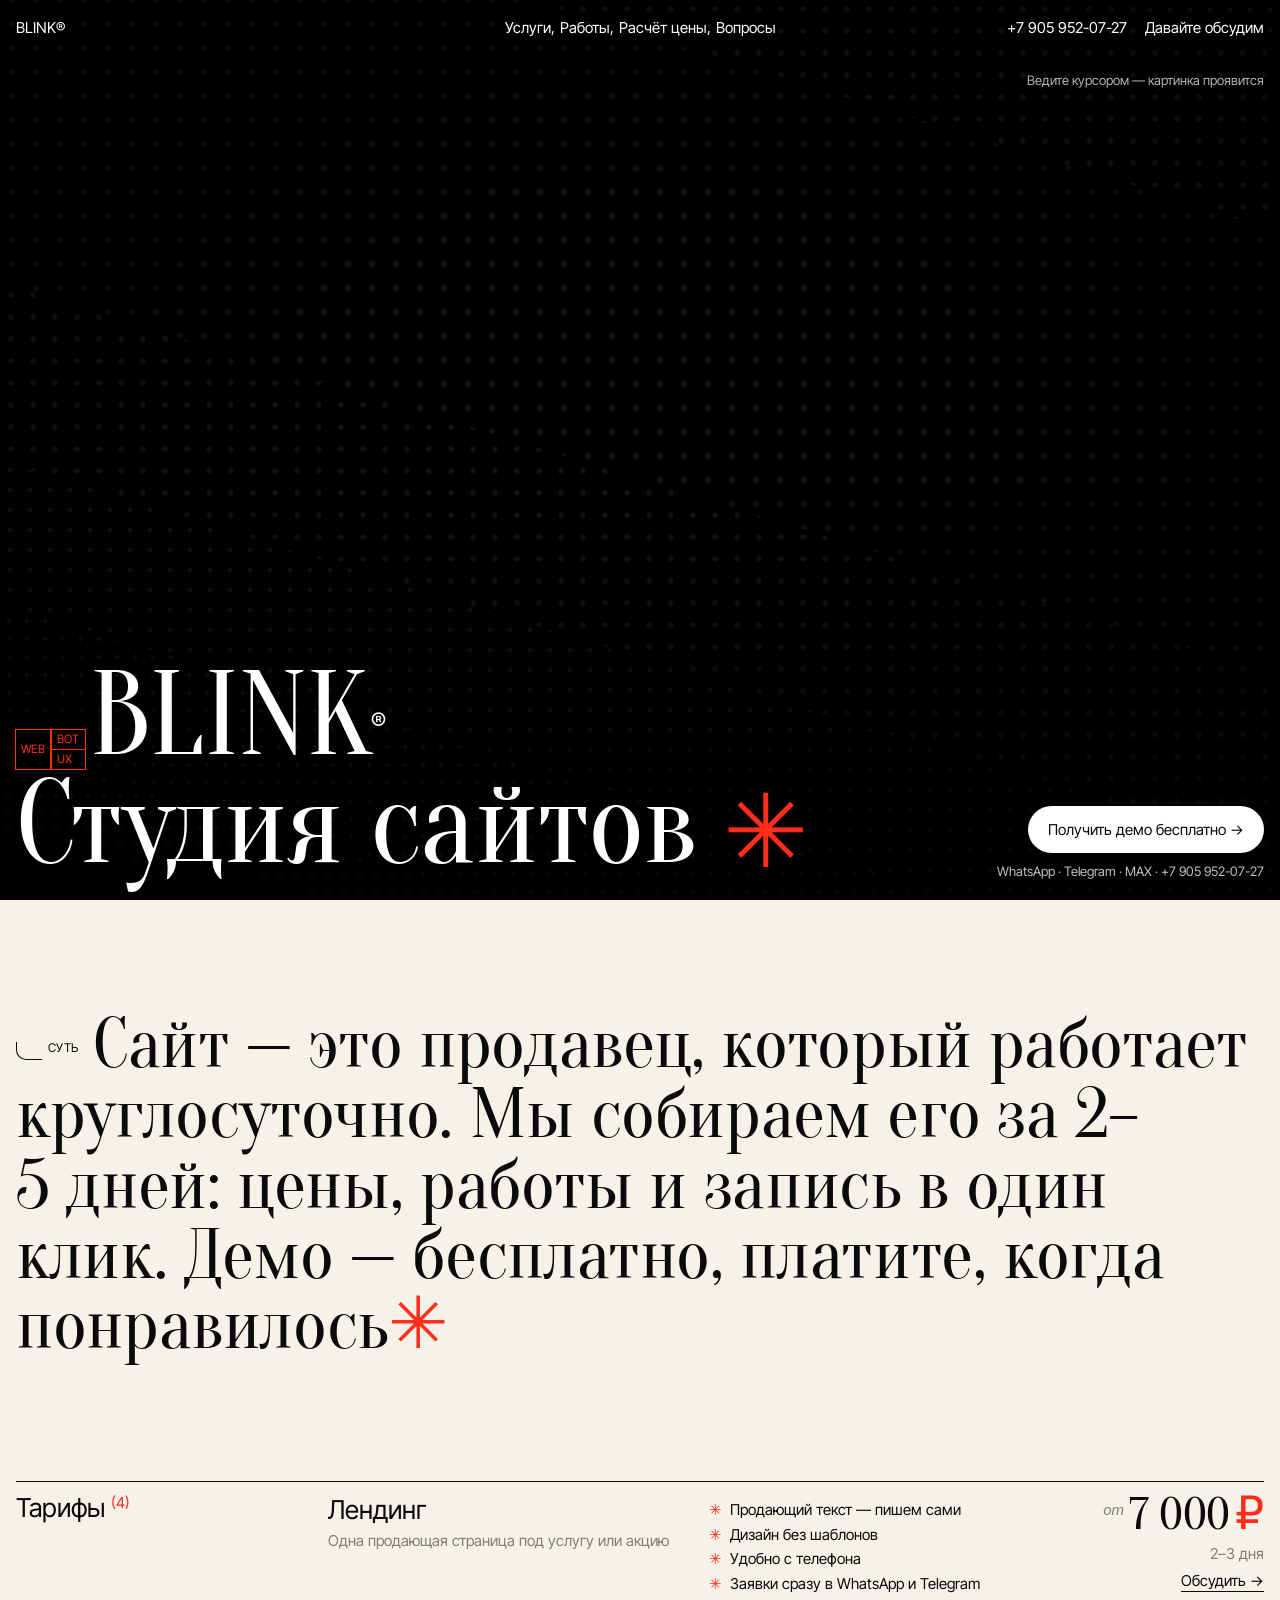
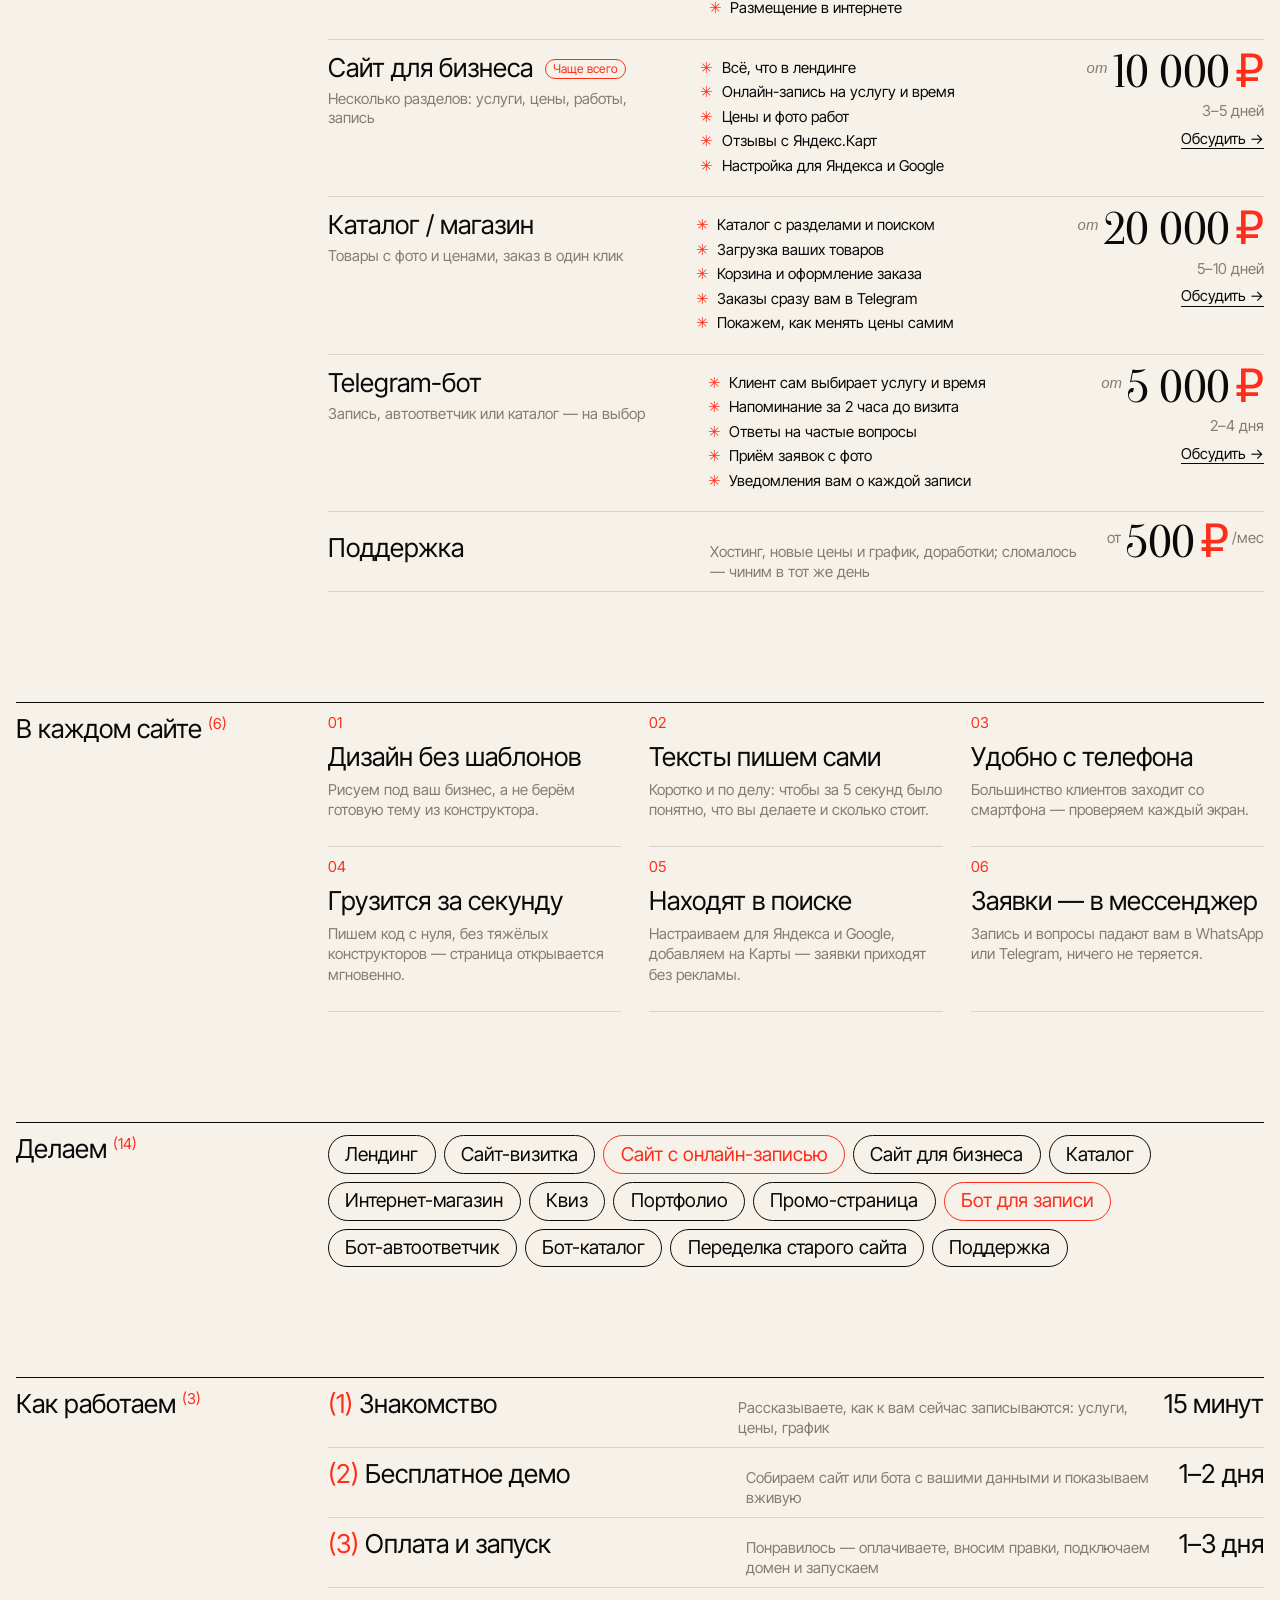
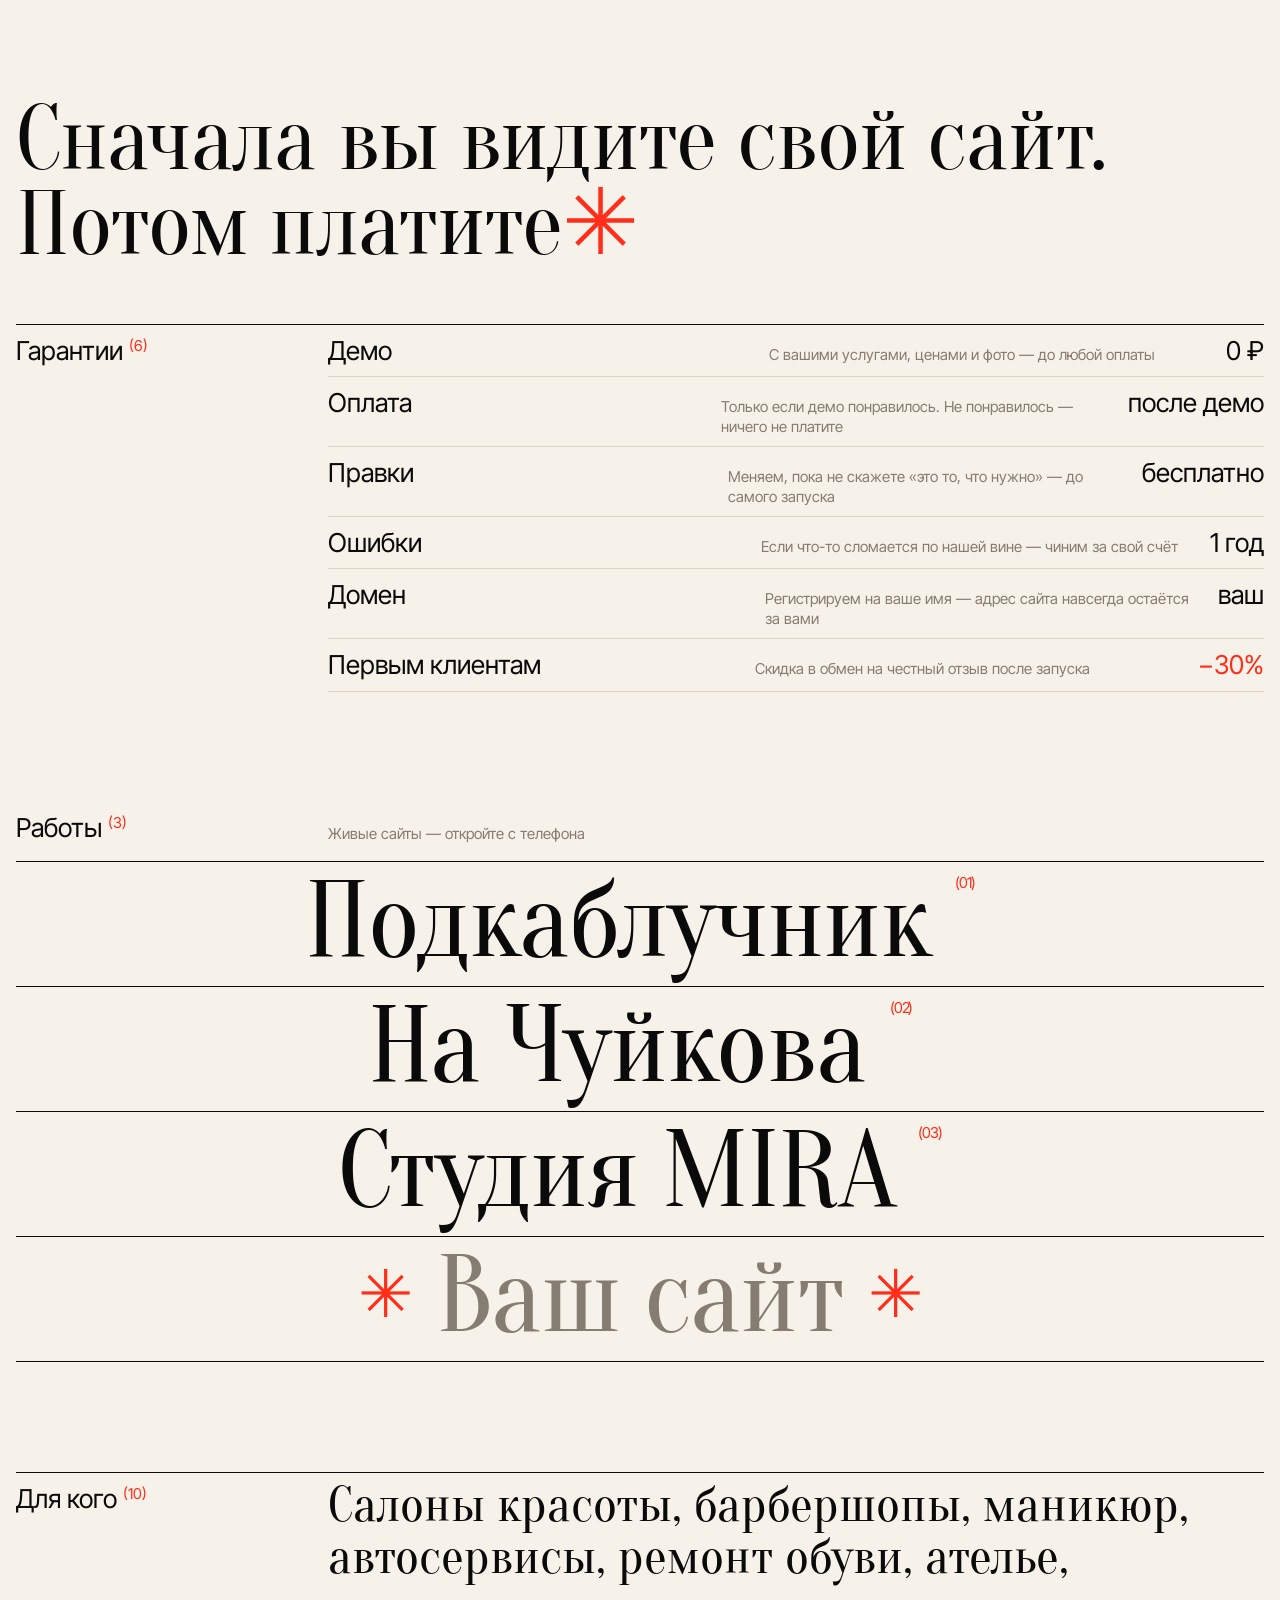
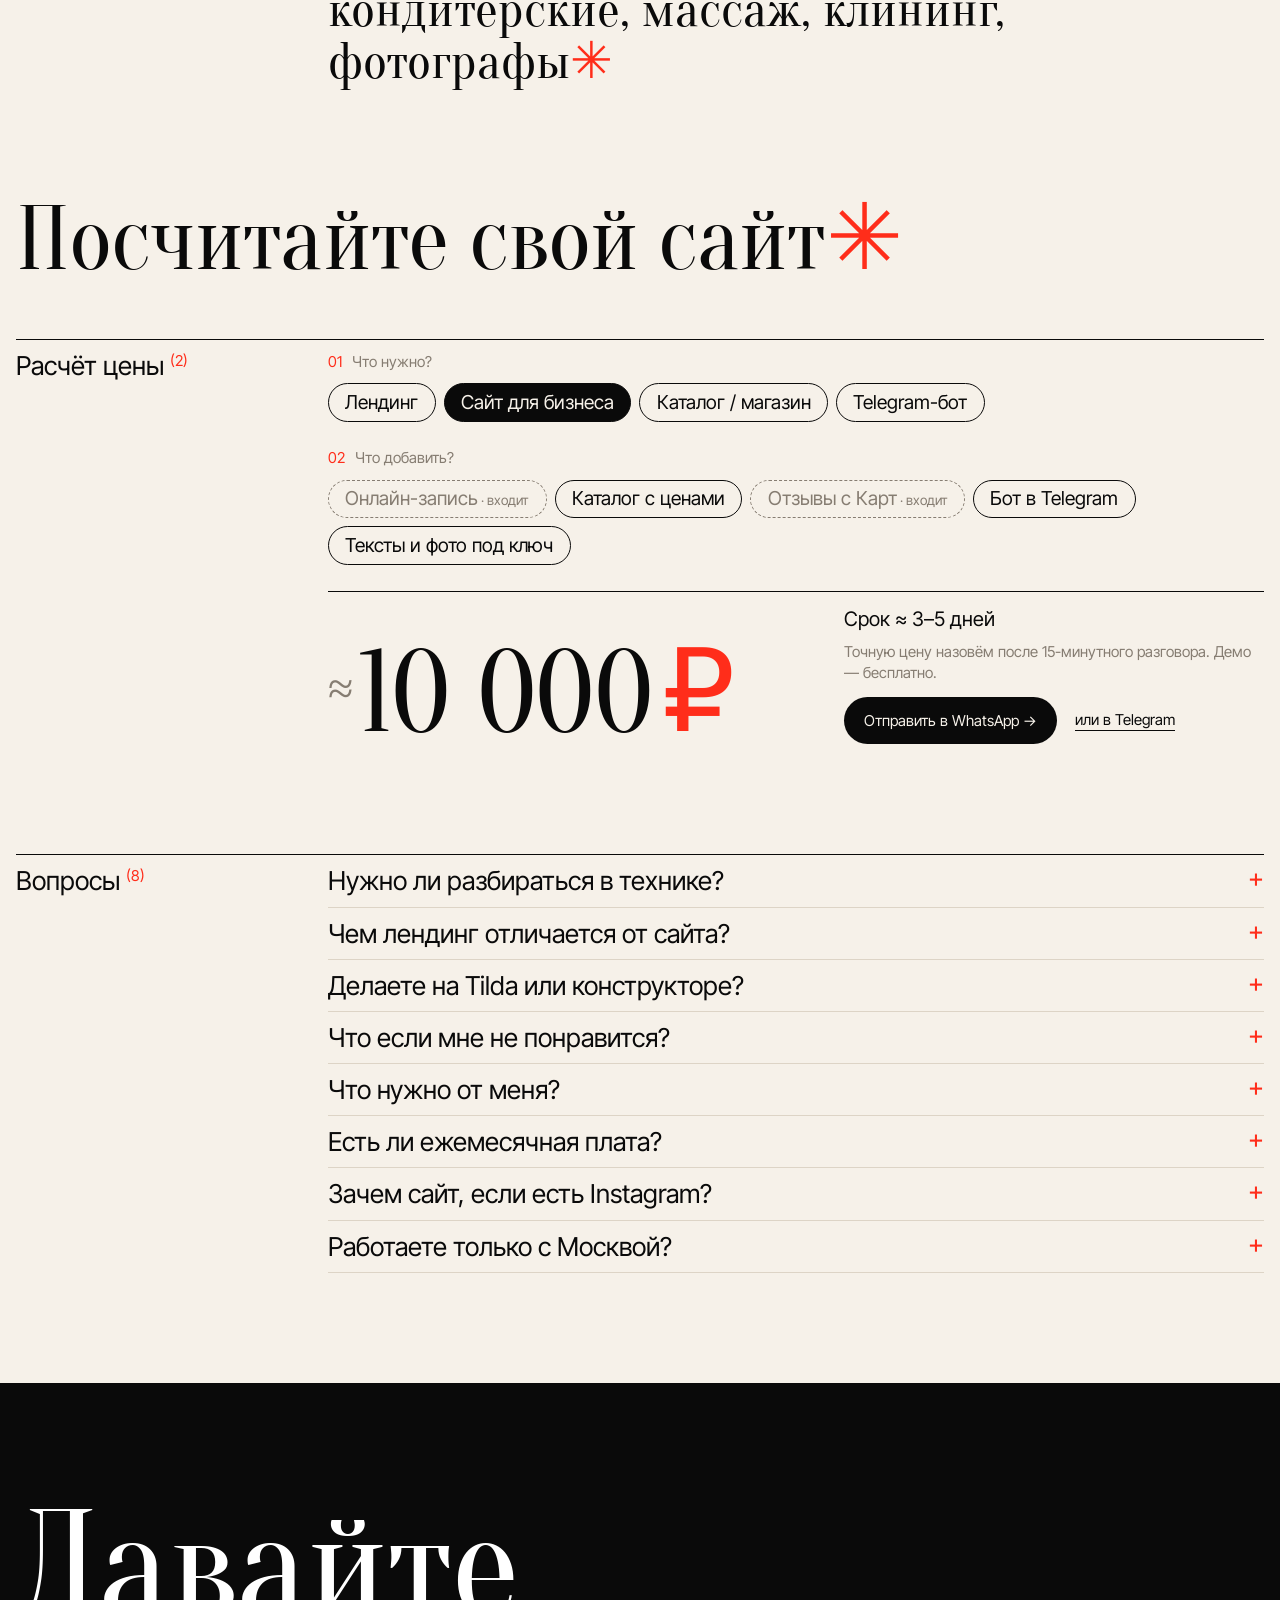
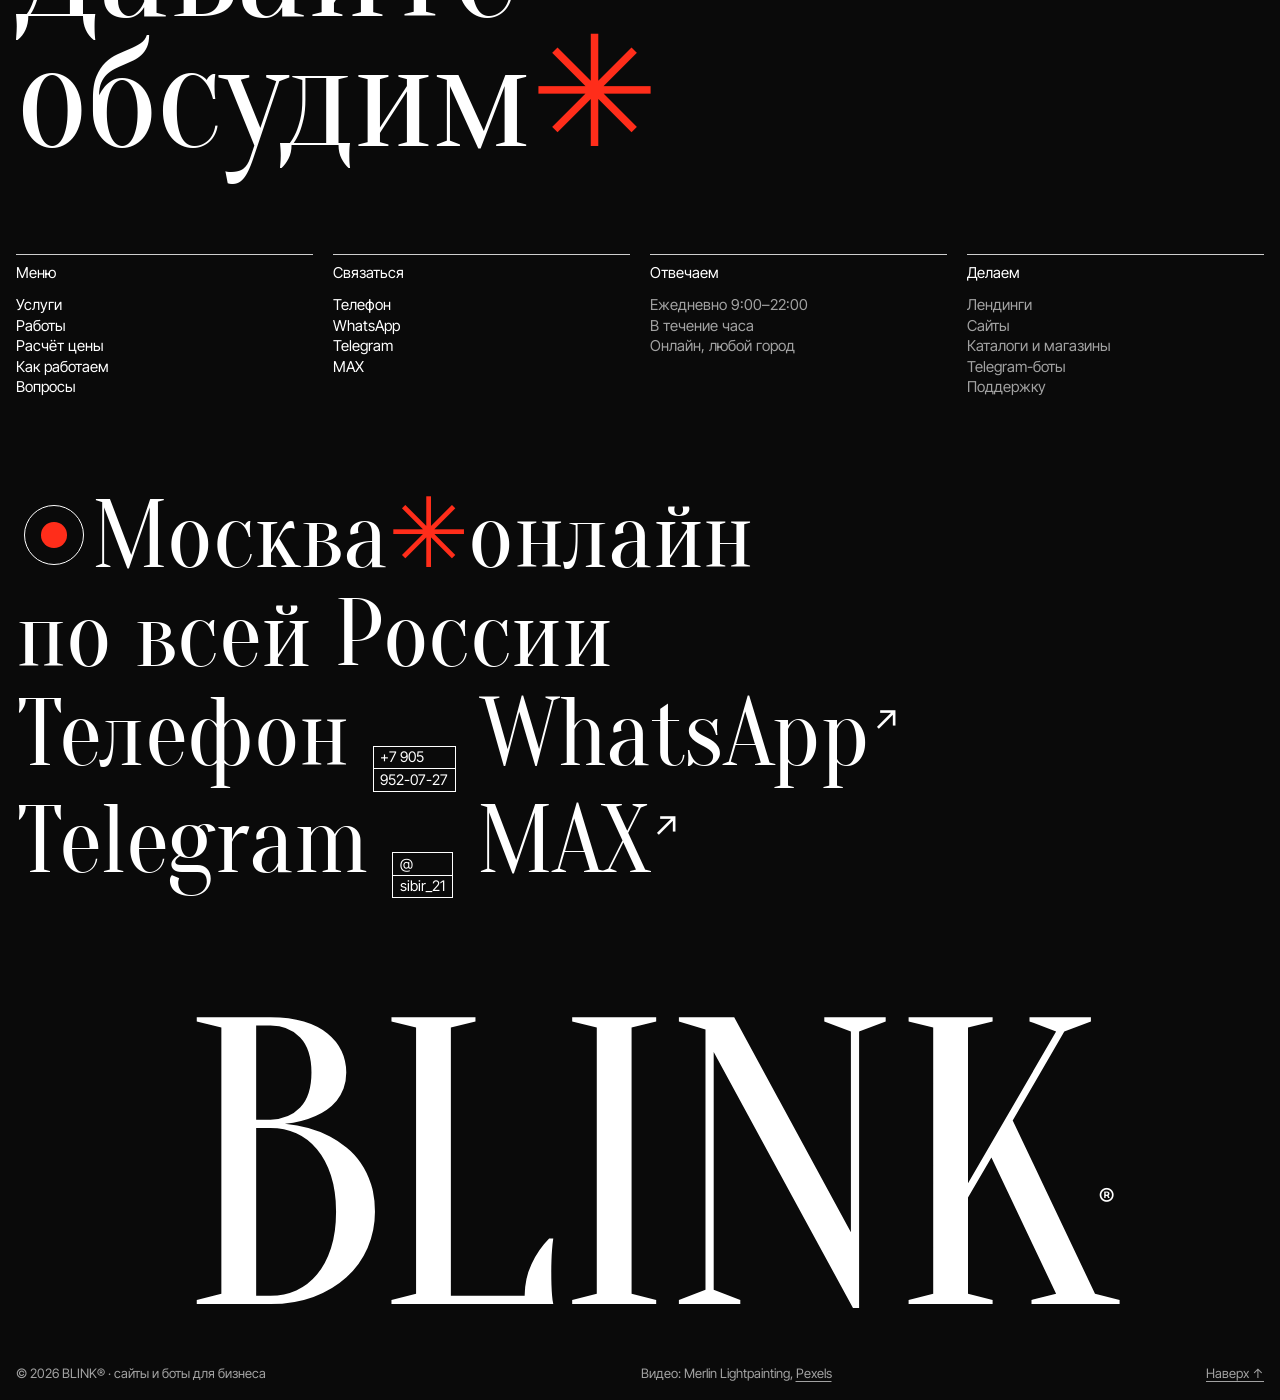
==== commit 972b53b4: "Плавающая кнопка WhatsApp на телефоне, карточка для ссылок, адреса blink.site Co-Authored-By: Claude" ====
--- a/index.html
+++ b/index.html
@@ -8,7 +8,11 @@
 <meta name="theme-color" content="#0a0a0a">
 <meta property="og:title" content="BLINK® — студия сайтов и ботов">
 <meta property="og:description" content="Сайты и Telegram-боты для малого бизнеса. Запуск за 2–5 дней, демо бесплатно.">
-<meta property="og:image" content="https://k41705594-boop.github.io/kiberkot/img/podkabluchnik.jpg">
+<meta property="og:image" content="https://blink.site/img/og.png">
+<meta property="og:image:width" content="1200"><meta property="og:image:height" content="630">
+<meta property="og:url" content="https://blink.site/"><meta property="og:type" content="website"><meta property="og:site_name" content="BLINK">
+<meta name="twitter:card" content="summary_large_image">
+<link rel="canonical" href="https://blink.site/">
 <link rel="icon" href="data:image/svg+xml,%3Csvg xmlns='http://www.w3.org/2000/svg' viewBox='0 0 32 32'%3E%3Crect width='32' height='32' fill='%230a0a0a'/%3E%3Ctext x='16' y='24' font-family='Georgia,serif' font-size='24' text-anchor='middle' fill='%23ff2d1a'%3E%E2%9C%B3%3C/text%3E%3C/svg%3E">
 <link rel="preconnect" href="https://fonts.googleapis.com">
 <link rel="preconnect" href="https://fonts.gstatic.com" crossorigin>
@@ -143,6 +147,11 @@
 .sends{display:flex;align-items:center;gap:18px;flex-wrap:wrap;margin-top:4px}
 .go{background:var(--ink);color:var(--paper);padding:14px 20px;border-radius:999px;white-space:nowrap;transition:background .2s}
 .go:hover{background:var(--red)}
+
+/* ---------- floating WhatsApp (phones) ---------- */
+.fab{position:fixed;right:max(16px,env(safe-area-inset-right,0px));bottom:calc(16px + env(safe-area-inset-bottom,0px));z-index:45;background:var(--red);color:#fff;padding:14px 18px;border-radius:999px;font-size:15px;line-height:1;box-shadow:0 8px 28px rgba(0,0,0,.28);transform:translateY(calc(100% + 40px));transition:transform .4s cubic-bezier(.2,.8,.2,1)}
+.fab.on{transform:none}
+@media (min-width:761px){.fab{display:none}}
 
 /* ---------- works ---------- */
 .works{border-top:1px solid var(--hair)}
@@ -319,6 +328,7 @@
   </div>
 </section>
 <div class="pv" id="pv" aria-hidden="true"><img alt=""></div>
+<a class="fab" id="fab" href="https://wa.me/79059520727?text=%D0%97%D0%B4%D1%80%D0%B0%D0%B2%D1%81%D1%82%D0%B2%D1%83%D0%B9%D1%82%D0%B5!%20%D0%A5%D0%BE%D1%87%D1%83%20%D0%B1%D0%B5%D1%81%D0%BF%D0%BB%D0%B0%D1%82%D0%BD%D0%BE%D0%B5%20%D0%B4%D0%B5%D0%BC%D0%BE%20%D1%81%D0%B0%D0%B9%D1%82%D0%B0" target="_blank" rel="noopener">Написать в WhatsApp ↗</a>
 
 <section class="block pad">
   <div class="idx">
@@ -518,6 +528,11 @@
   requestAnimationFrame(tick);
 }
 
+/* ---------- floating WhatsApp: only between the hero and the footer ---------- */
+{const fab=$('fab'),seen={hero:true,contacts:false};
+ const io=new IntersectionObserver(es=>{es.forEach(e=>seen[e.target.id]=e.isIntersecting);fab.classList.toggle('on',!seen.hero&&!seen.contacts)});
+ io.observe($('hero'));io.observe($('contacts'))}
+
 /* ---------- price calculator ---------- */
 const TYPES={land:{n:'Лендинг',p:7000,d:[2,3],inc:[]},site:{n:'Сайт для бизнеса',p:10000,d:[3,5],inc:['book','reviews']},shop:{n:'Каталог / магазин',p:20000,d:[5,10],inc:['catalog']},bot:{n:'Telegram-бот',p:5000,d:[2,4],inc:['bot']}};
 const ADDS={book:{n:'онлайн-запись',p:2000},catalog:{n:'каталог с ценами',p:3000},reviews:{n:'отзывы с Карт',p:1000},bot:{n:'бот в Telegram',p:4000,dd:1},texts:{n:'тексты и фото под ключ',p:1500}};
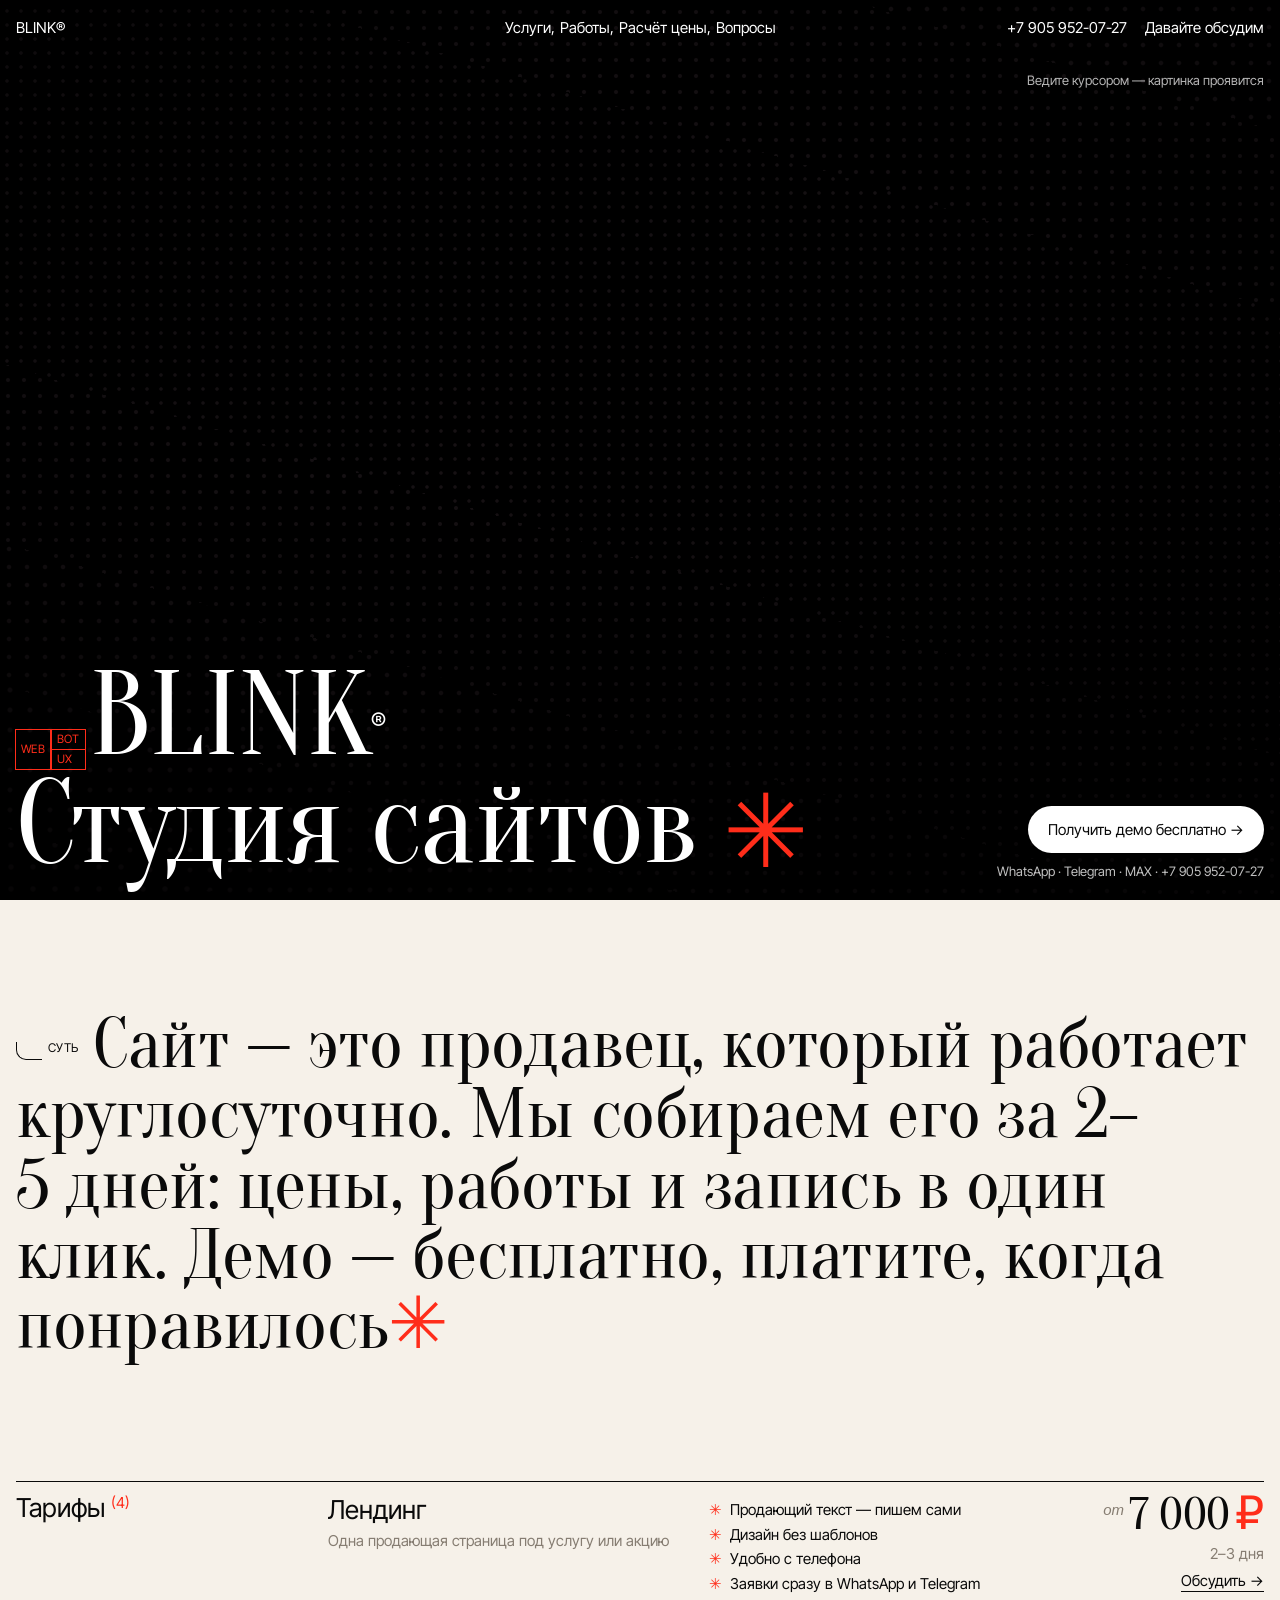
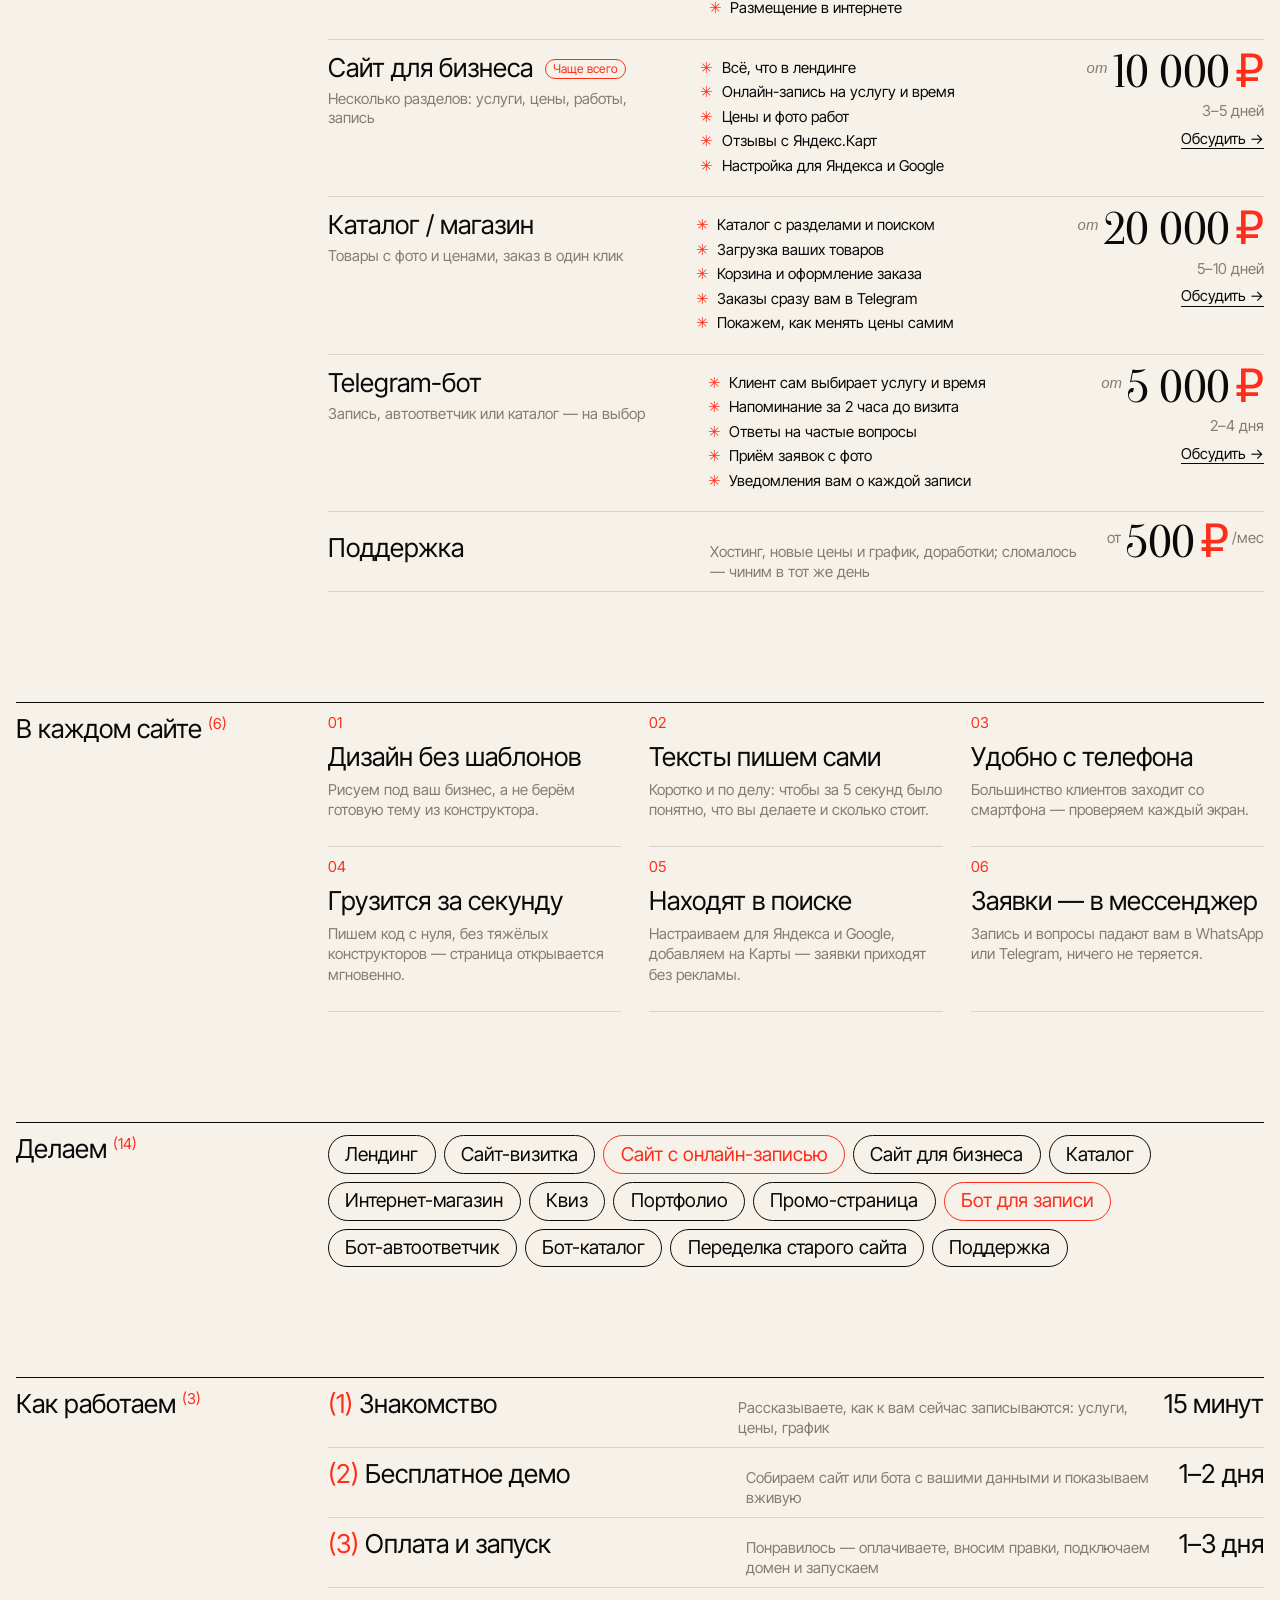
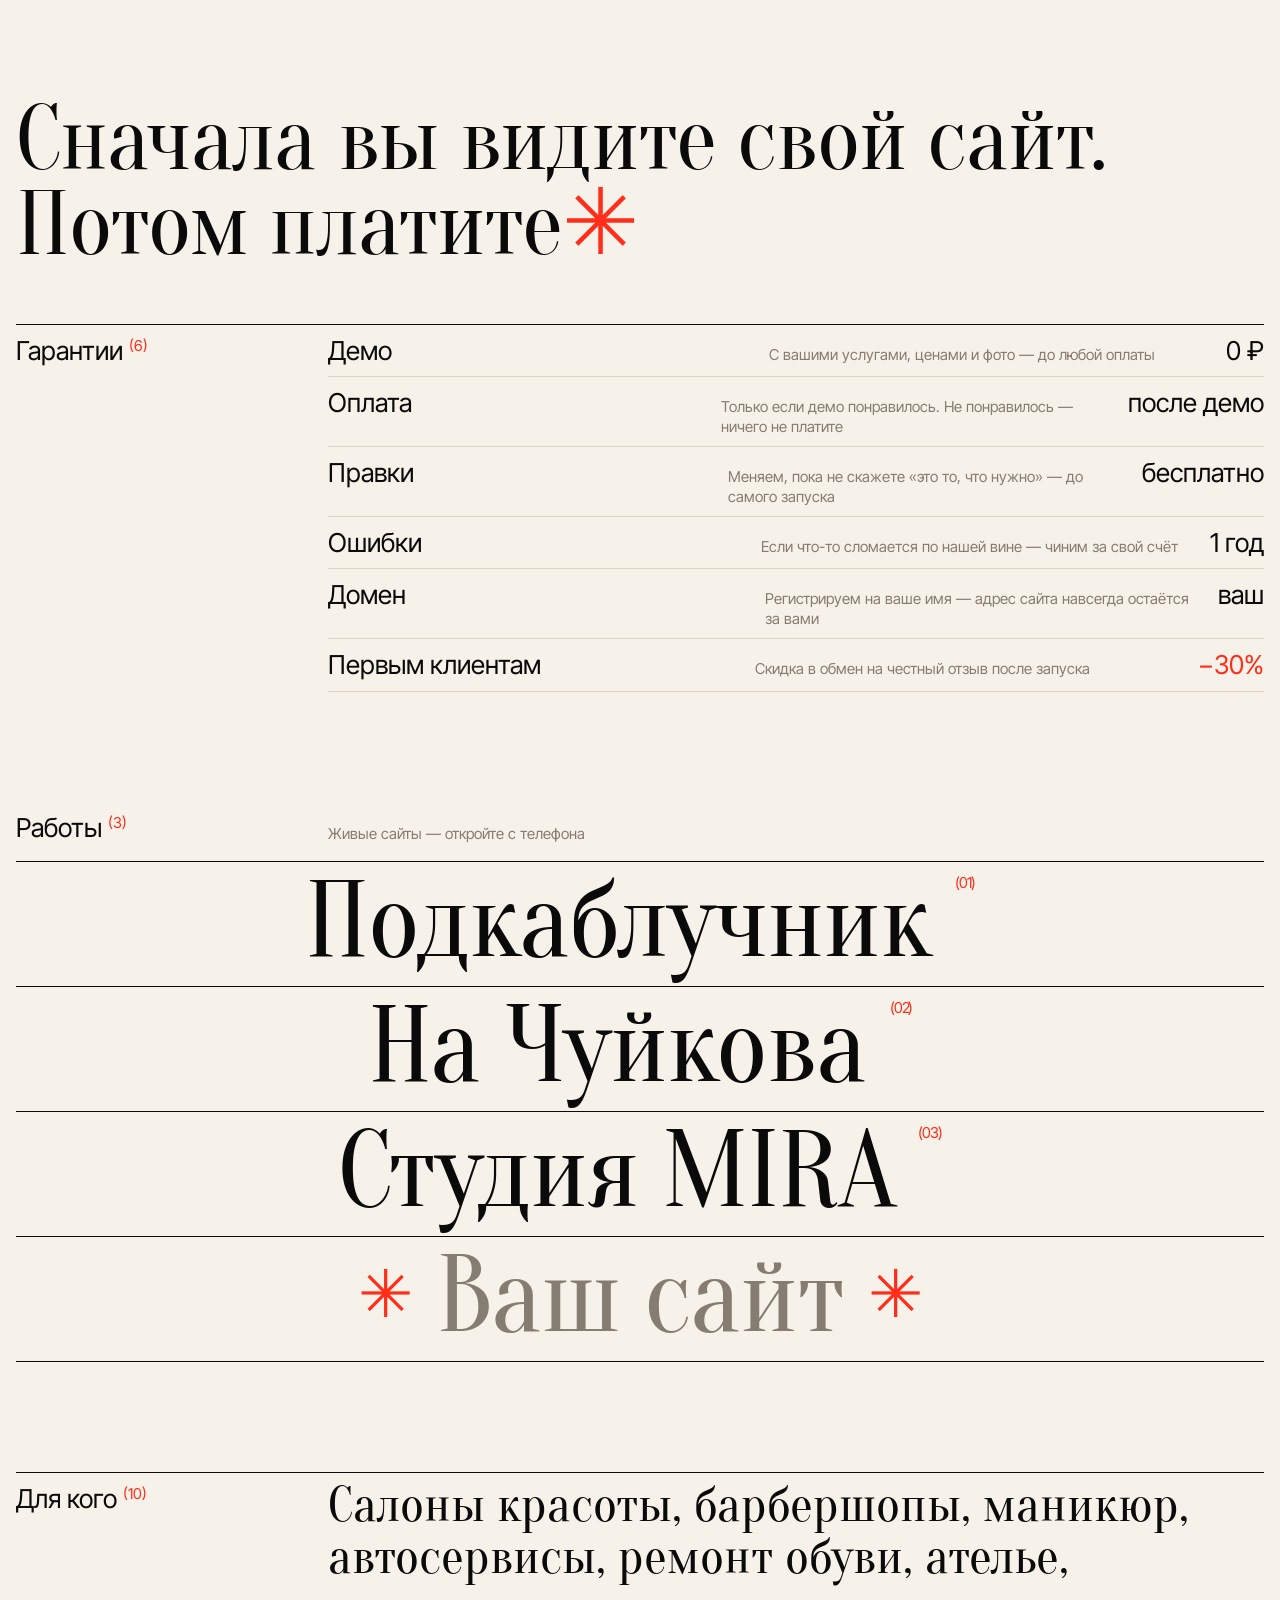
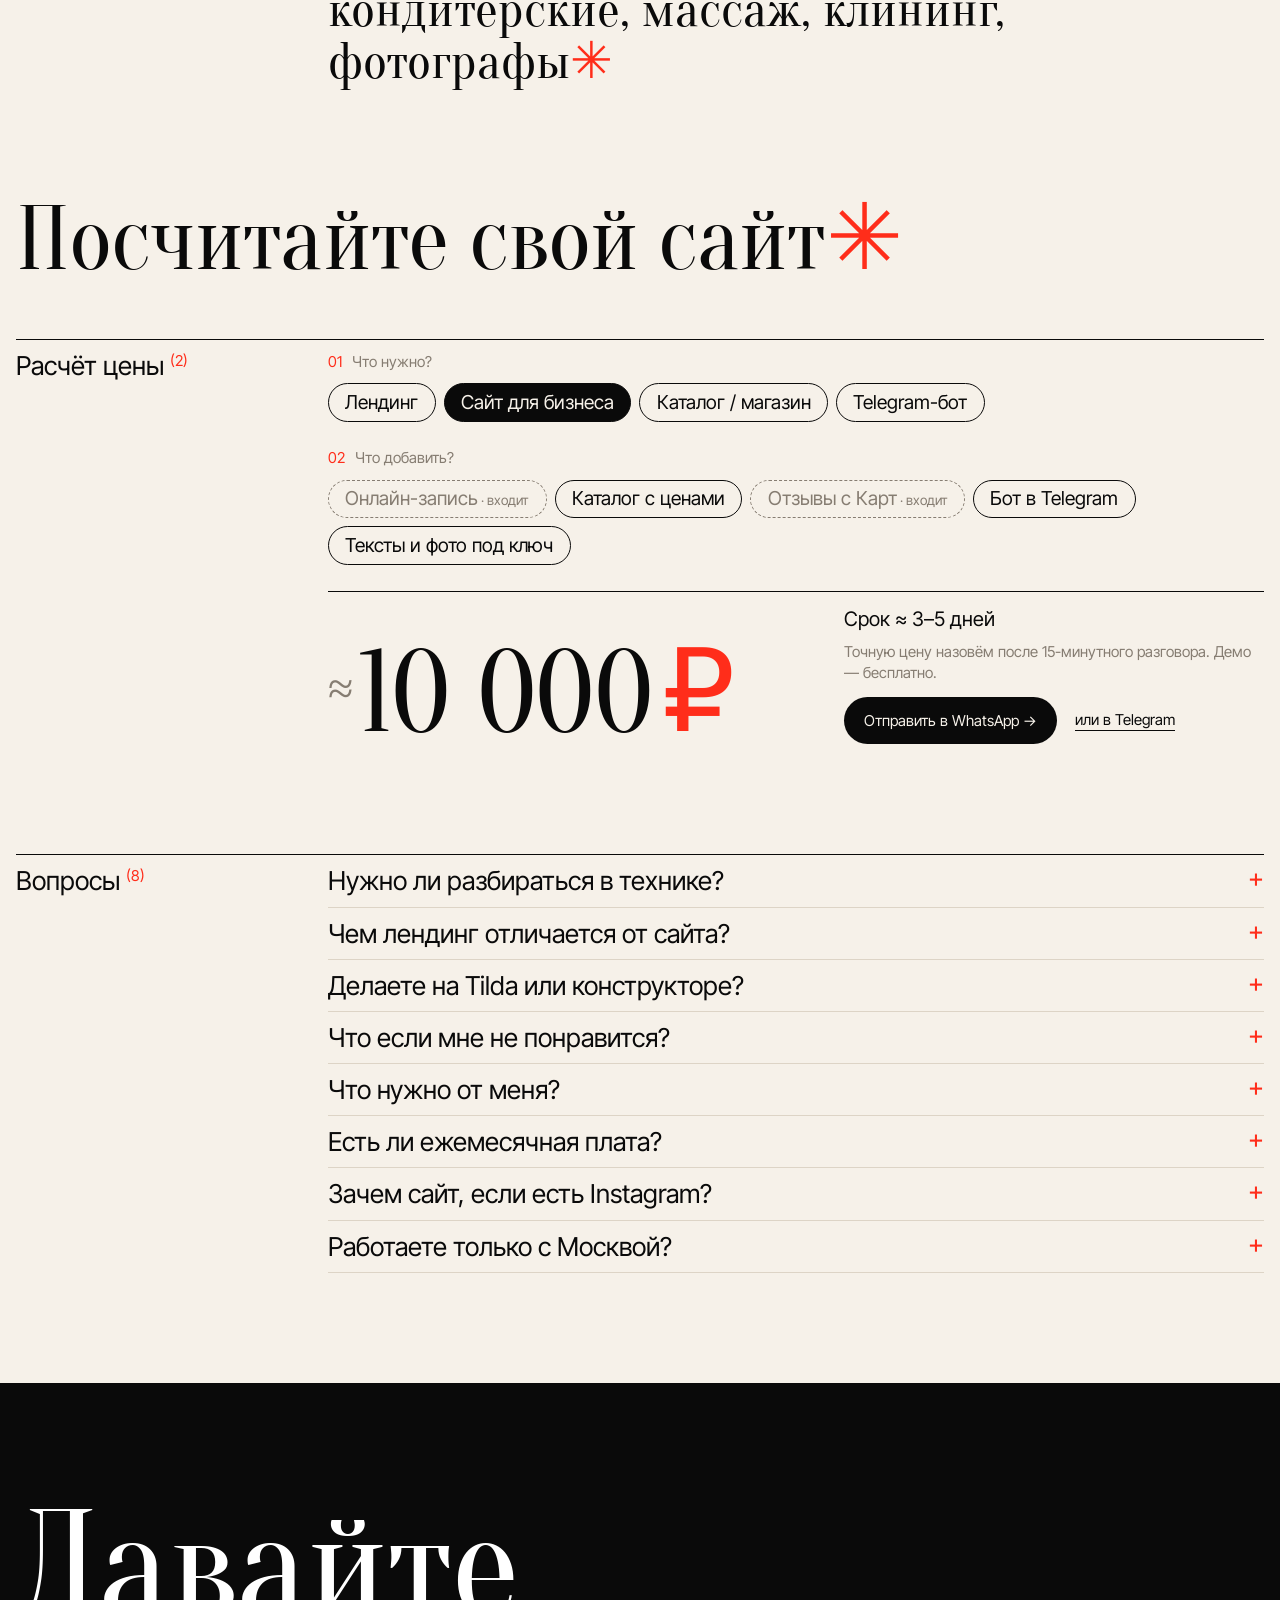
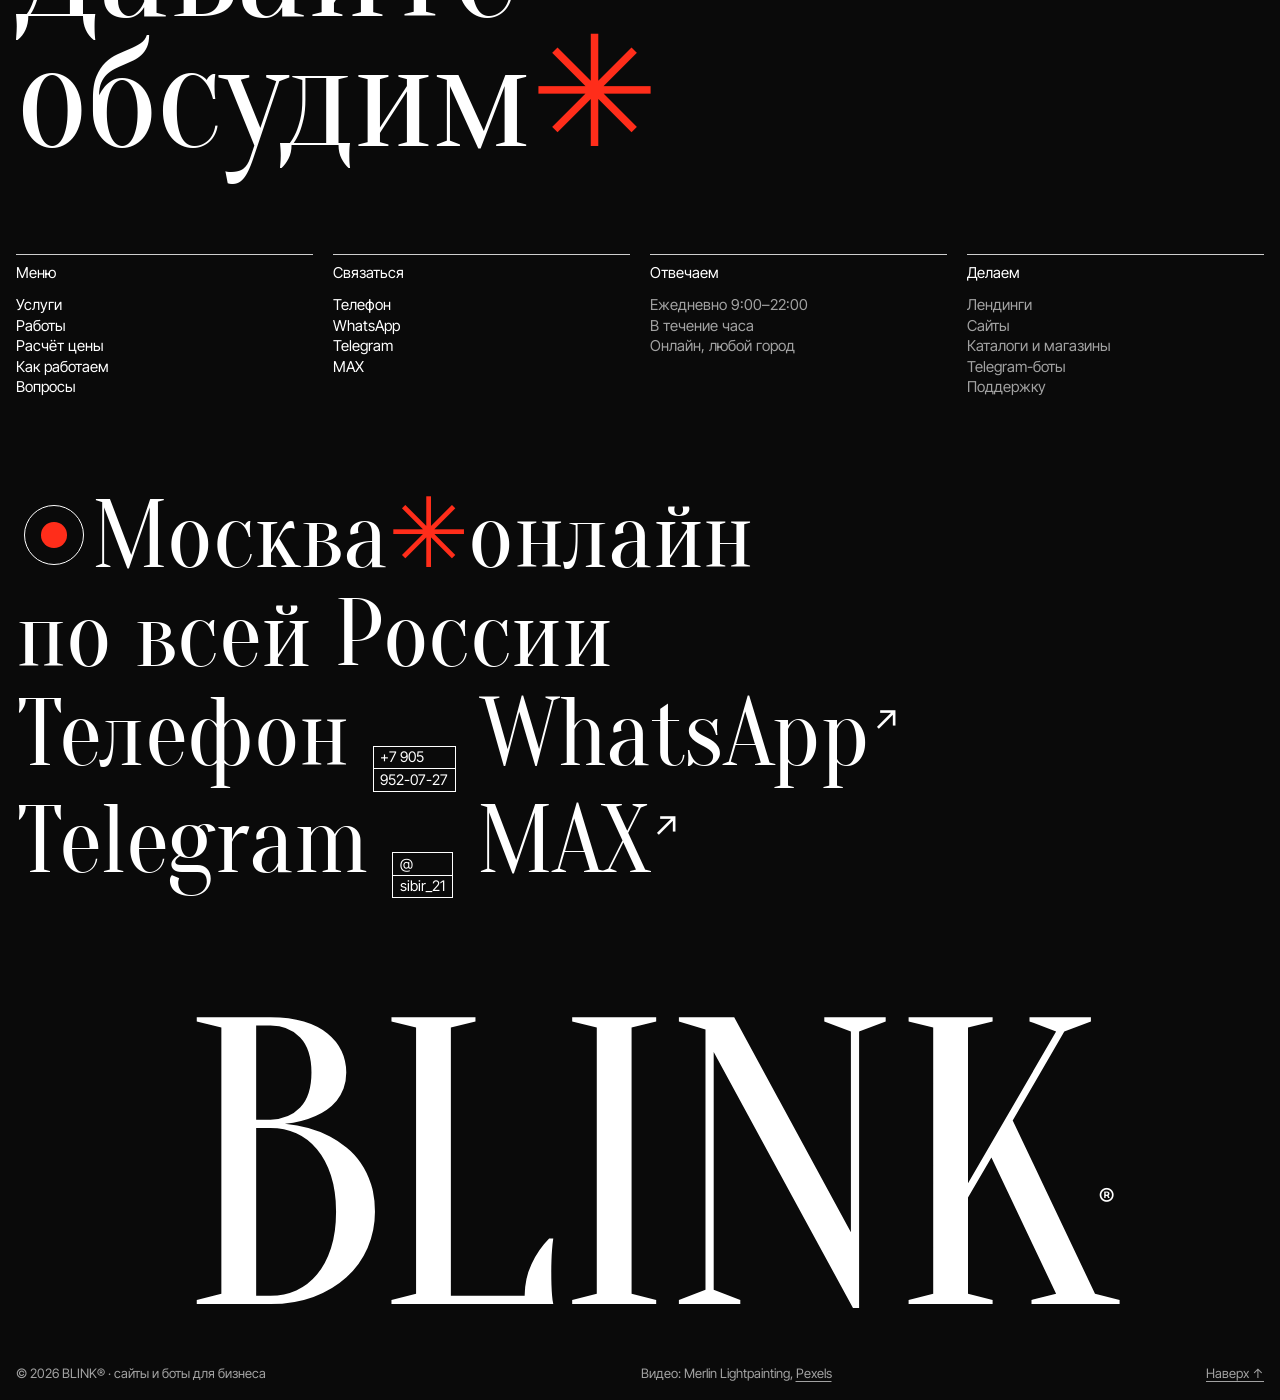
==== commit f9a8f6f4: "Домен блинк.site: адреса в метатегах и карточка для ссылок Co-Authored-By: Claude Opus 5.5 <noreply@" ====
--- a/index.html
+++ b/index.html
@@ -8,11 +8,11 @@
 <meta name="theme-color" content="#0a0a0a">
 <meta property="og:title" content="BLINK® — студия сайтов и ботов">
 <meta property="og:description" content="Сайты и Telegram-боты для малого бизнеса. Запуск за 2–5 дней, демо бесплатно.">
-<meta property="og:image" content="https://blink.site/img/og.png">
+<meta property="og:image" content="https://xn--90aogcl.site/img/og.png">
 <meta property="og:image:width" content="1200"><meta property="og:image:height" content="630">
-<meta property="og:url" content="https://blink.site/"><meta property="og:type" content="website"><meta property="og:site_name" content="BLINK">
+<meta property="og:url" content="https://xn--90aogcl.site/"><meta property="og:type" content="website"><meta property="og:site_name" content="BLINK">
 <meta name="twitter:card" content="summary_large_image">
-<link rel="canonical" href="https://blink.site/">
+<link rel="canonical" href="https://xn--90aogcl.site/">
 <link rel="icon" href="data:image/svg+xml,%3Csvg xmlns='http://www.w3.org/2000/svg' viewBox='0 0 32 32'%3E%3Crect width='32' height='32' fill='%230a0a0a'/%3E%3Ctext x='16' y='24' font-family='Georgia,serif' font-size='24' text-anchor='middle' fill='%23ff2d1a'%3E%E2%9C%B3%3C/text%3E%3C/svg%3E">
 <link rel="preconnect" href="https://fonts.googleapis.com">
 <link rel="preconnect" href="https://fonts.gstatic.com" crossorigin>
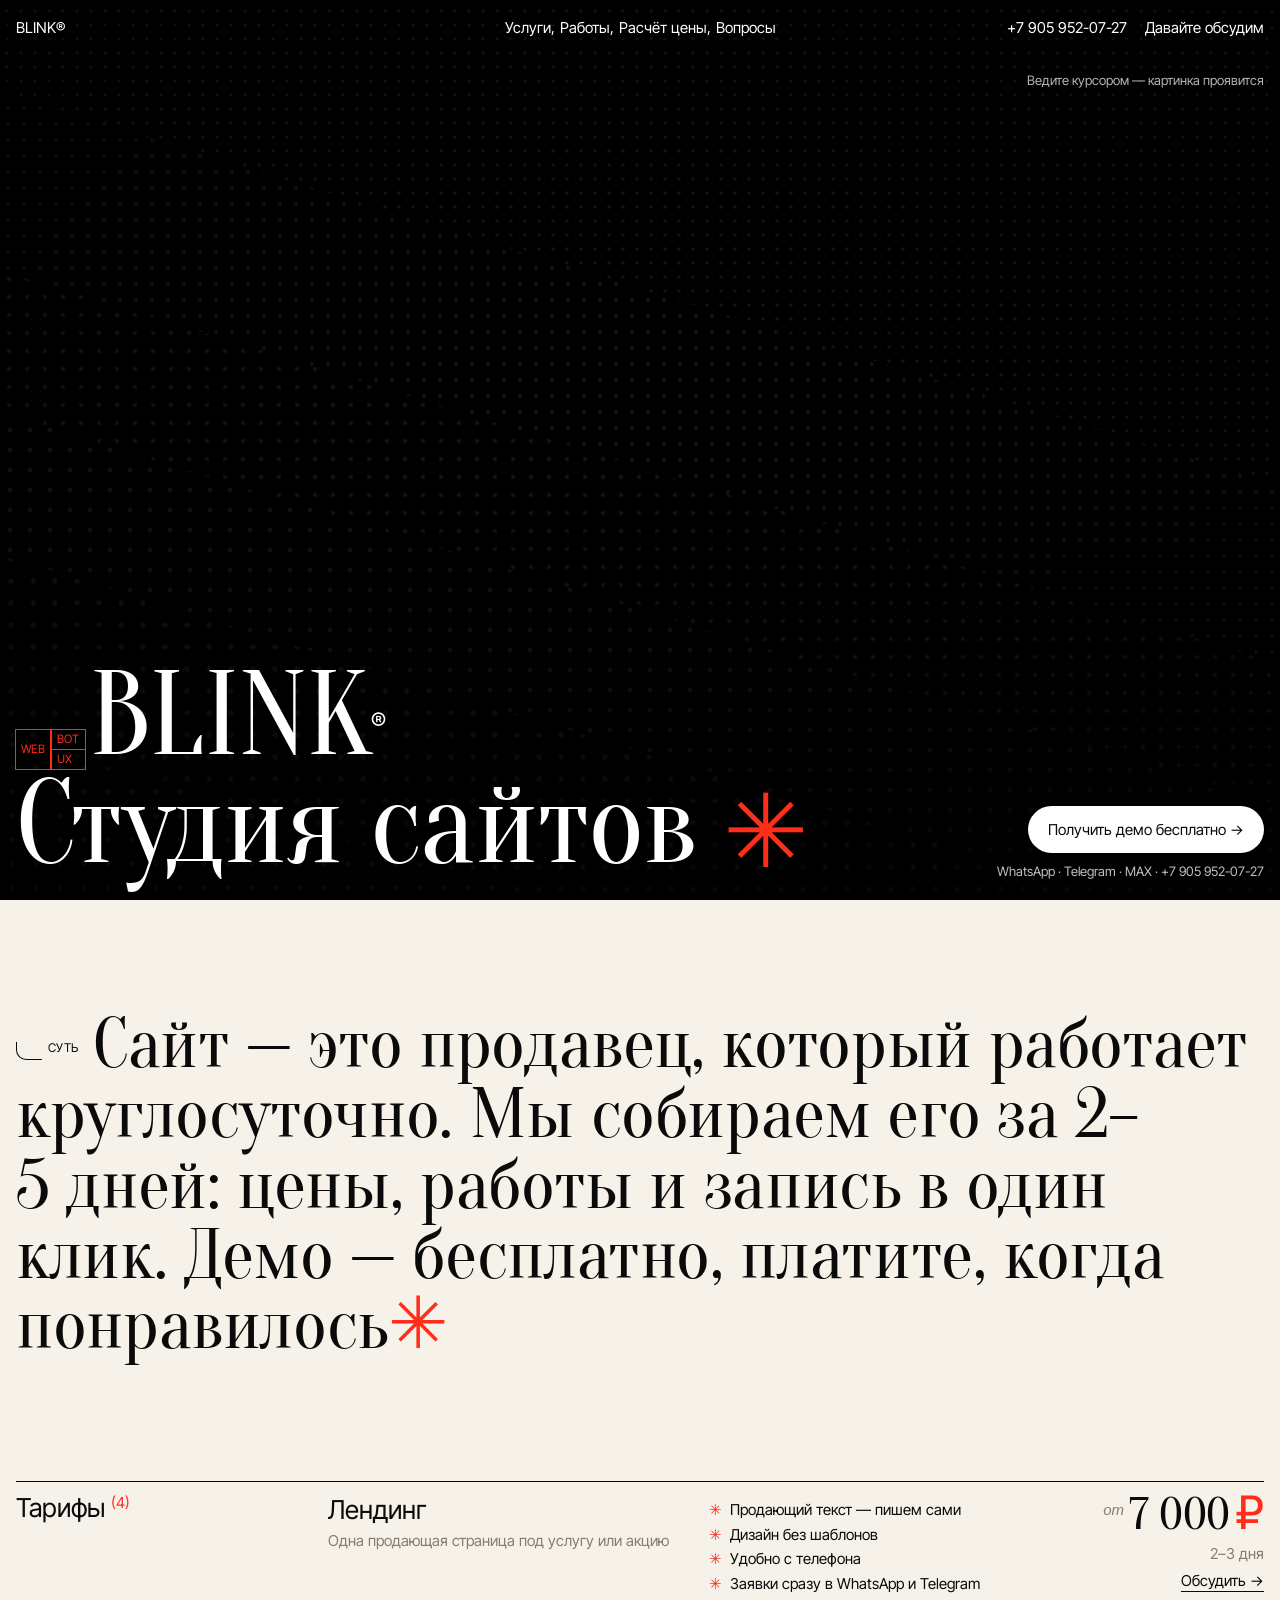
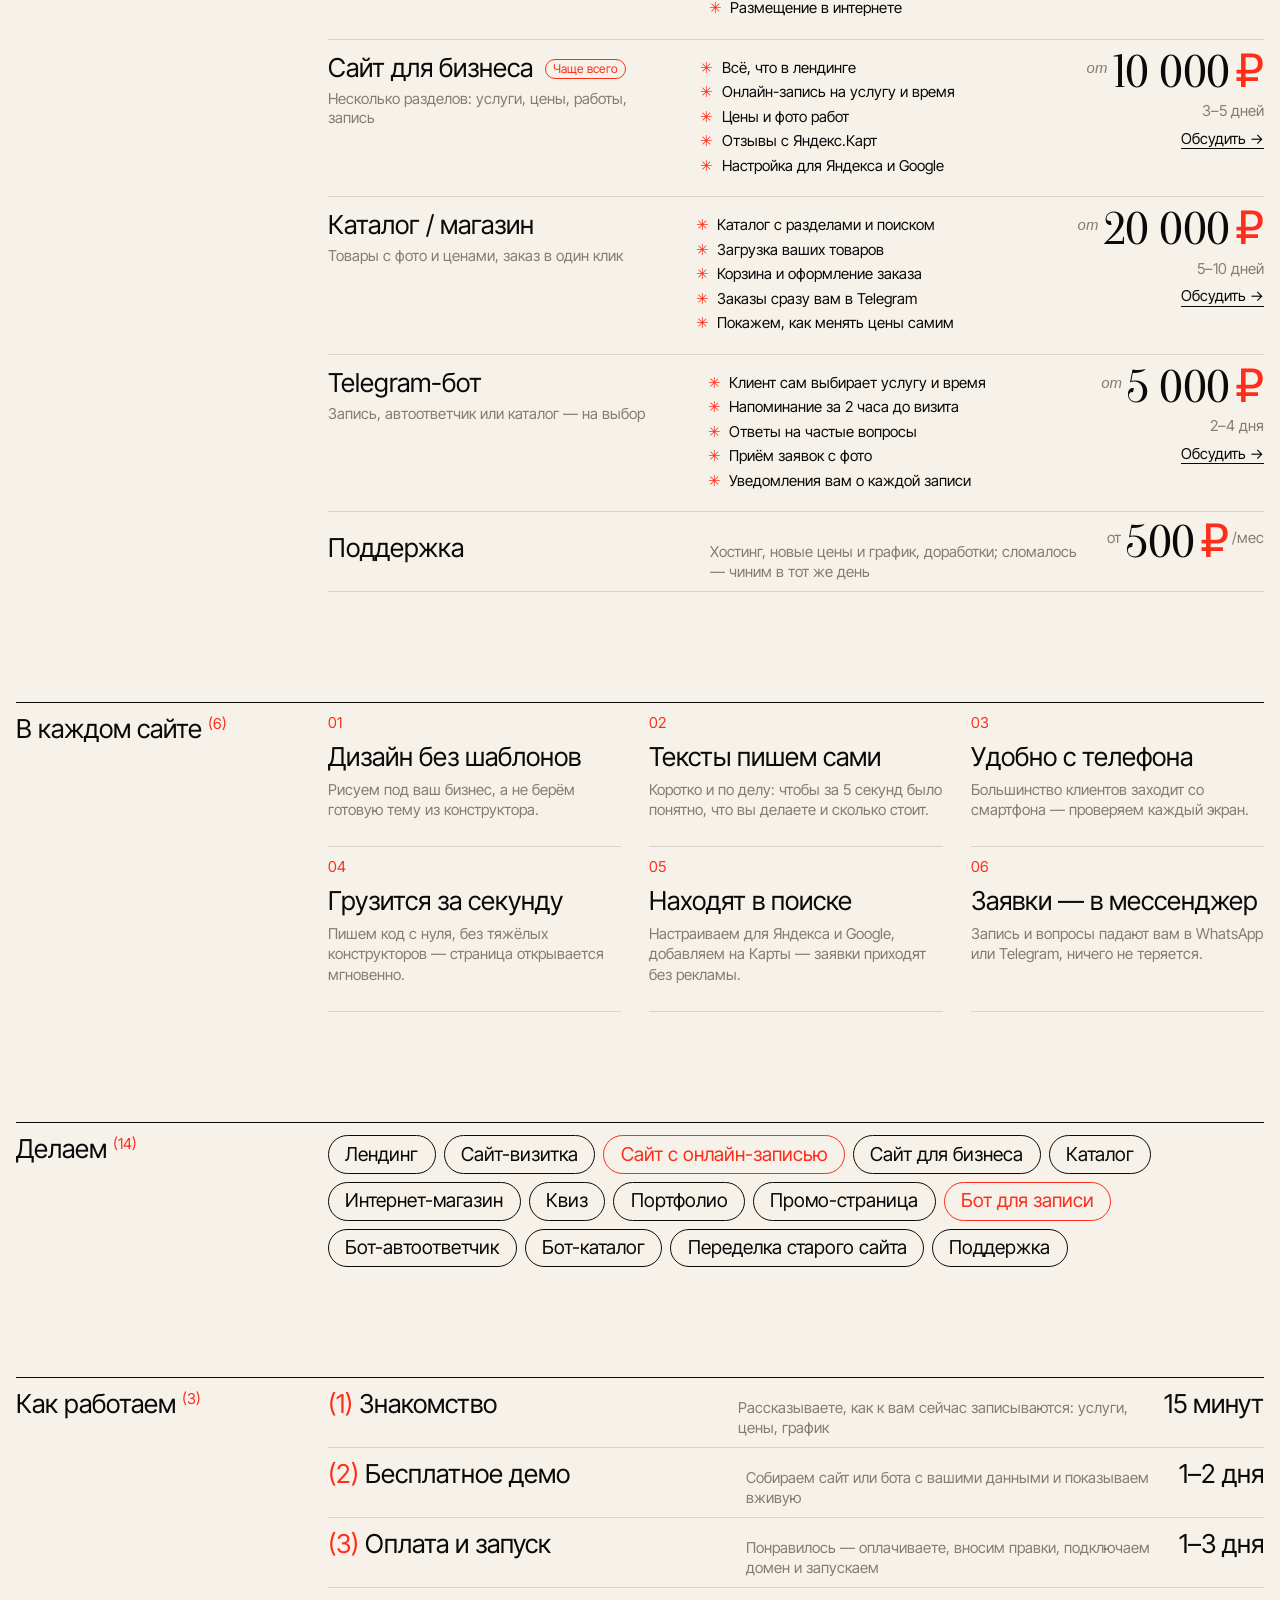
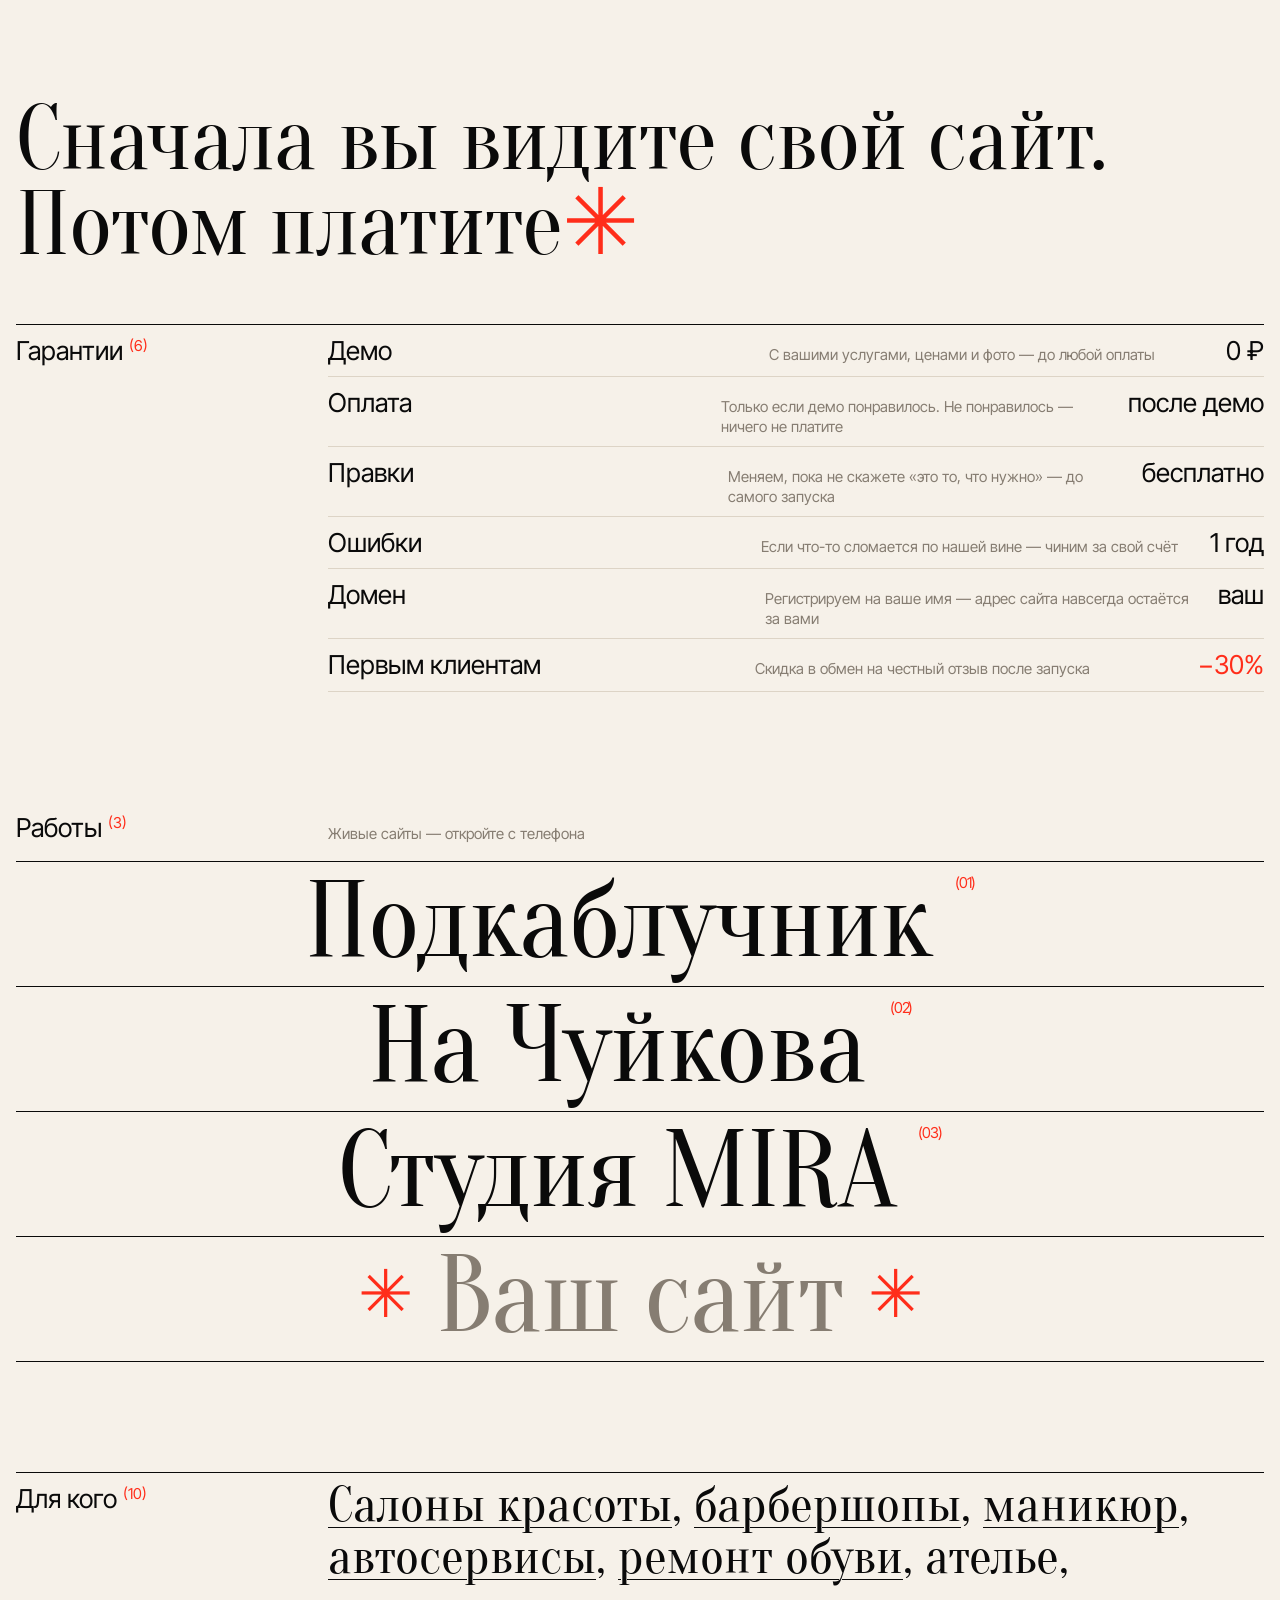
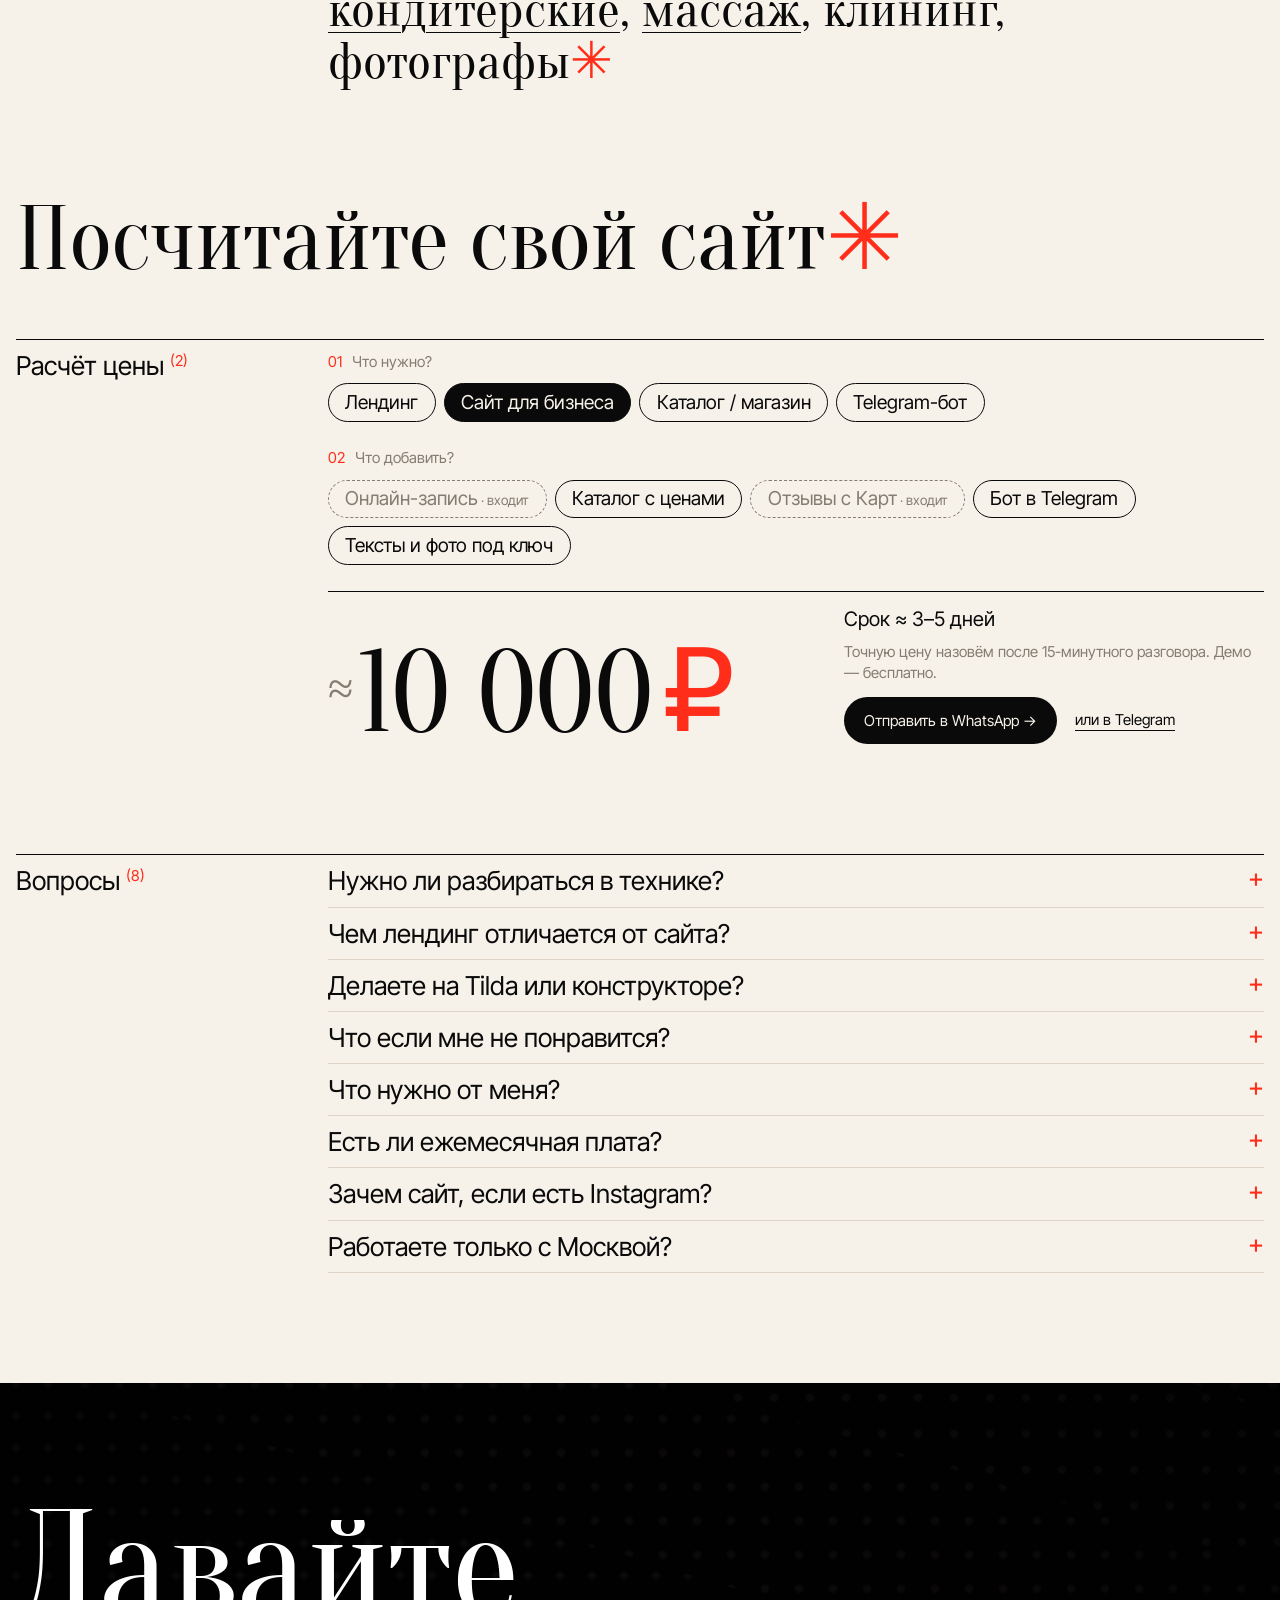
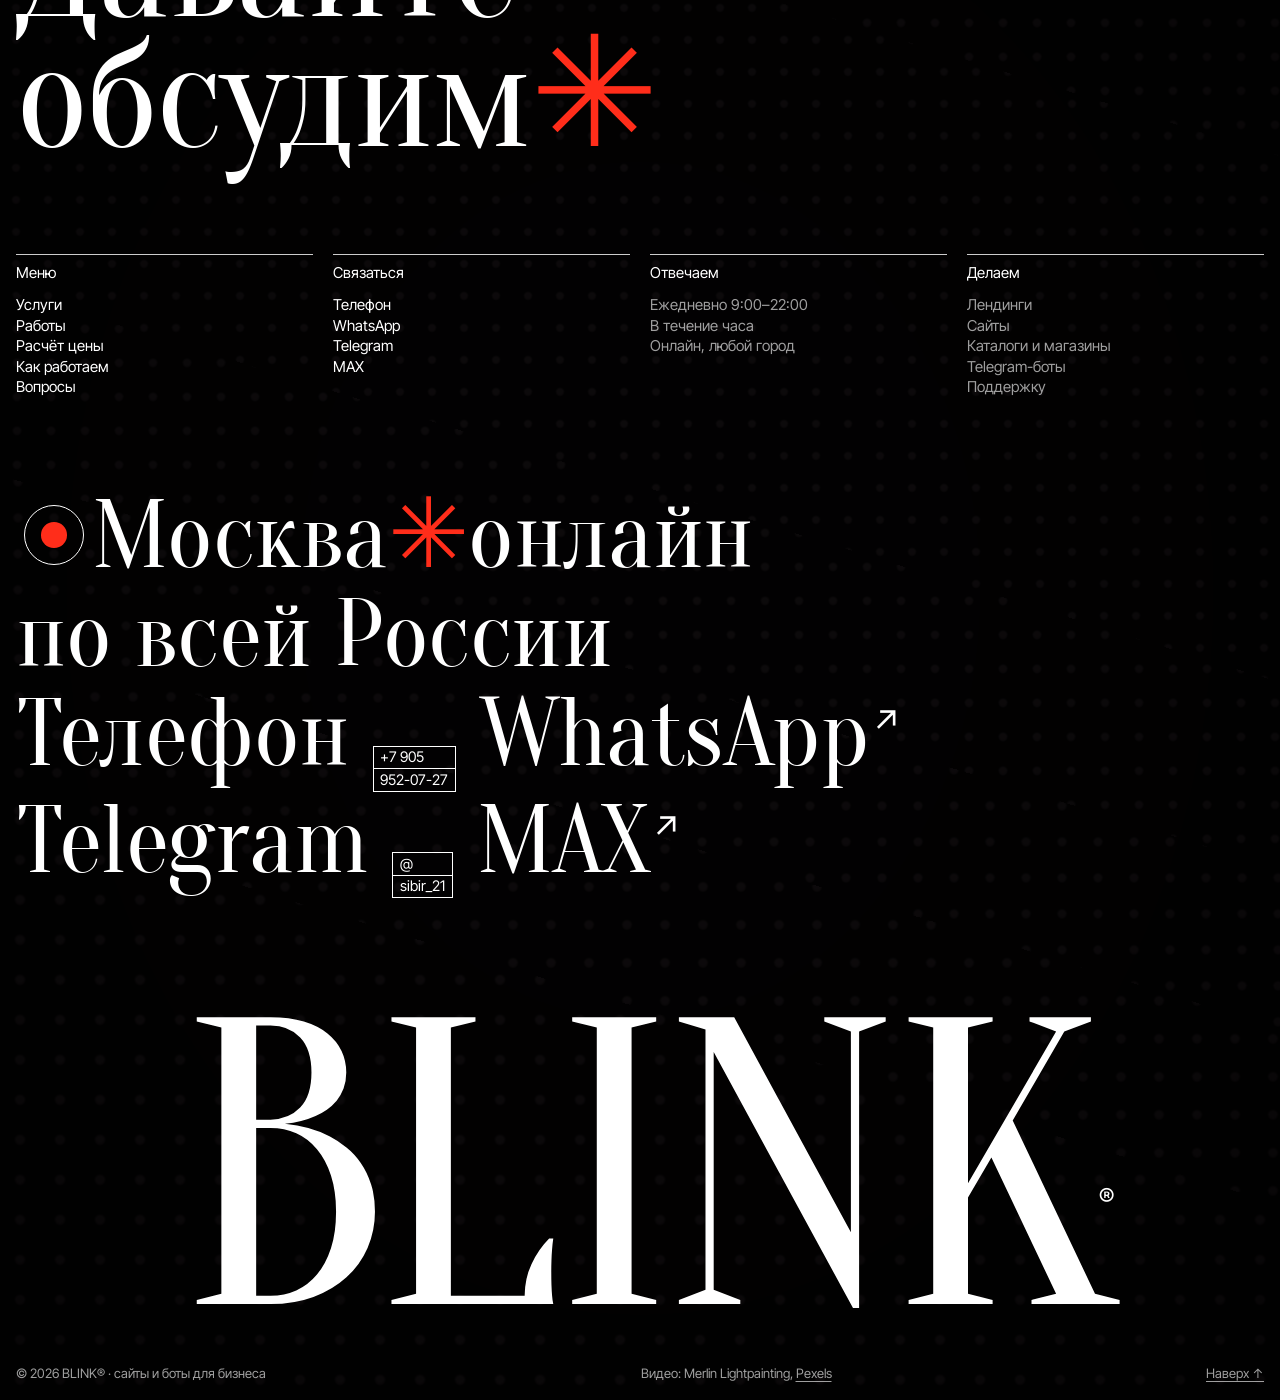
==== commit a995cfdc: "SEO: 10 страниц под ниши, sitemap, robots, разметка schema.org, ссылки с главной Co-Authored-By: Cla" ====
--- a/index.html
+++ b/index.html
@@ -3,7 +3,7 @@
 <head>
 <meta charset="utf-8">
 <meta name="viewport" content="width=device-width, initial-scale=1, viewport-fit=cover">
-<title>BLINK® — студия сайтов и ботов</title>
+<title>BLINK® — сайты и Telegram-боты для бизнеса от 7 000 ₽ · демо бесплатно</title>
 <meta name="description" content="BLINK — лендинги, сайты, каталоги и Telegram-боты для малого бизнеса. Запуск за 2–5 дней, демо бесплатно, платите, когда понравилось.">
 <meta name="theme-color" content="#0a0a0a">
 <meta property="og:title" content="BLINK® — студия сайтов и ботов">
@@ -13,6 +13,7 @@
 <meta property="og:url" content="https://xn--90aogcl.site/"><meta property="og:type" content="website"><meta property="og:site_name" content="BLINK">
 <meta name="twitter:card" content="summary_large_image">
 <link rel="canonical" href="https://xn--90aogcl.site/">
+<script type="application/ld+json">{"@context":"https://schema.org","@type":"ProfessionalService","name":"BLINK","url":"https://xn--90aogcl.site/","image":"https://xn--90aogcl.site/img/og.png","telephone":"+79059520727","priceRange":"от 5 000 ₽","areaServed":"RU","description":"Лендинги, сайты, каталоги и Telegram-боты для малого бизнеса. Демо бесплатно.","sameAs":["https://t.me/sibir_21"],"hasOfferCatalog":{"@type":"OfferCatalog","name":"Тарифы","itemListElement":[{"@type":"Offer","price":7000,"priceCurrency":"RUB","itemOffered":{"@type":"Service","name":"Лендинг"}},{"@type":"Offer","price":10000,"priceCurrency":"RUB","itemOffered":{"@type":"Service","name":"Сайт для бизнеса"}},{"@type":"Offer","price":20000,"priceCurrency":"RUB","itemOffered":{"@type":"Service","name":"Каталог / интернет-магазин"}},{"@type":"Offer","price":5000,"priceCurrency":"RUB","itemOffered":{"@type":"Service","name":"Telegram-бот"}}]}}</script>
 <link rel="icon" href="data:image/svg+xml,%3Csvg xmlns='http://www.w3.org/2000/svg' viewBox='0 0 32 32'%3E%3Crect width='32' height='32' fill='%230a0a0a'/%3E%3Ctext x='16' y='24' font-family='Georgia,serif' font-size='24' text-anchor='middle' fill='%23ff2d1a'%3E%E2%9C%B3%3C/text%3E%3C/svg%3E">
 <link rel="preconnect" href="https://fonts.googleapis.com">
 <link rel="preconnect" href="https://fonts.gstatic.com" crossorigin>
@@ -123,9 +124,9 @@
 @media (max-width:560px){.feat{grid-template-columns:1fr}.feat b{font-size:21px}}
 .tags,.opts{display:flex;flex-wrap:wrap;gap:8px}
 .tags{padding-top:12px}
-.tags span,.opt{border:1.5px solid var(--ink);border-radius:999px;padding:.35em .85em .42em;font-size:clamp(16px,1.5vw,22px);line-height:1.15;transition:background .2s,color .2s,border-color .2s}
-.tags span:hover{background:var(--ink);color:var(--paper)}
-.tags span.hot{border-color:var(--red);color:var(--red)}
+.tags span,.tags a,.opt{border:1.5px solid var(--ink);border-radius:999px;padding:.35em .85em .42em;font-size:clamp(16px,1.5vw,22px);line-height:1.15;transition:background .2s,color .2s,border-color .2s}
+.tags a:hover,.tags span:hover{background:var(--ink);color:var(--paper)}
+.tags .hot{border-color:var(--red);color:var(--red)}
 
 /* ---------- calculator ---------- */
 .calc{display:flex;flex-direction:column;gap:26px;padding-top:12px;min-width:0}
@@ -168,6 +169,7 @@
 @media (hover:none){.pv{display:none}.thumb{display:block;width:100%;max-width:560px;margin:8px auto 10px;aspect-ratio:16/10;overflow:hidden}.thumb img{width:100%;height:100%;object-fit:cover;object-position:top}}
 
 .big{font-family:var(--serif);font-weight:400;font-size:clamp(46px,7.2vw,128px);line-height:.92;letter-spacing:-.01em;margin:0 0 56px}
+.niche a{text-decoration:underline;text-decoration-thickness:1px;text-underline-offset:.12em;transition:color .2s}.niche a:hover{color:var(--red)}
 .niche{margin:0;padding:6px 0 0;font-family:var(--serif);font-weight:400;font-size:clamp(32px,4vw,64px);line-height:1.02}
 
 /* faq */
@@ -288,7 +290,7 @@
 <section class="block pad">
   <div class="idx">
     <div class="k">Делаем <small>(14)</small></div>
-    <div class="tags"><span>Лендинг</span><span>Сайт-визитка</span><span class="hot">Сайт с онлайн-записью</span><span>Сайт для бизнеса</span><span>Каталог</span><span>Интернет-магазин</span><span>Квиз</span><span>Портфолио</span><span>Промо-страница</span><span class="hot">Бот для записи</span><span>Бот-автоответчик</span><span>Бот-каталог</span><span>Переделка старого сайта</span><span>Поддержка</span></div>
+    <div class="tags"><a href="/zakazat-lending/">Лендинг</a><a href="/sayt-vizitka/">Сайт-визитка</a><span class="hot">Сайт с онлайн-записью</span><span>Сайт для бизнеса</span><span>Каталог</span><span>Интернет-магазин</span><span>Квиз</span><span>Портфолио</span><span>Промо-страница</span><a class="hot" href="/bot-dlya-zapisi-klientov/">Бот для записи</a><span>Бот-автоответчик</span><span>Бот-каталог</span><span>Переделка старого сайта</span><span>Поддержка</span></div>
   </div>
 </section>
 
@@ -333,7 +335,7 @@
 <section class="block pad">
   <div class="idx">
     <div class="k">Для кого <small>(10)</small></div>
-    <p class="niche">Салоны красоты, барбершопы, маникюр, автосервисы, ремонт обуви, ателье, кондитерские, массаж, клининг, фотографы<span class="ast">✳</span></p>
+    <p class="niche"><a href="/sayt-dlya-salona-krasoty/">Салоны красоты</a>, <a href="/sayt-dlya-barbershopa/">барбершопы</a>, <a href="/sayt-dlya-manikyura/">маникюр</a>, <a href="/sayt-dlya-avtoservisa/">автосервисы</a>, <a href="/sayt-dlya-remonta-obuvi/">ремонт обуви</a>, ателье, <a href="/sayt-dlya-konditerskoy/">кондитерские</a>, <a href="/sayt-dlya-massazhista/">массаж</a>, клининг, фотографы<span class="ast">✳</span></p>
   </div>
 </section>
 
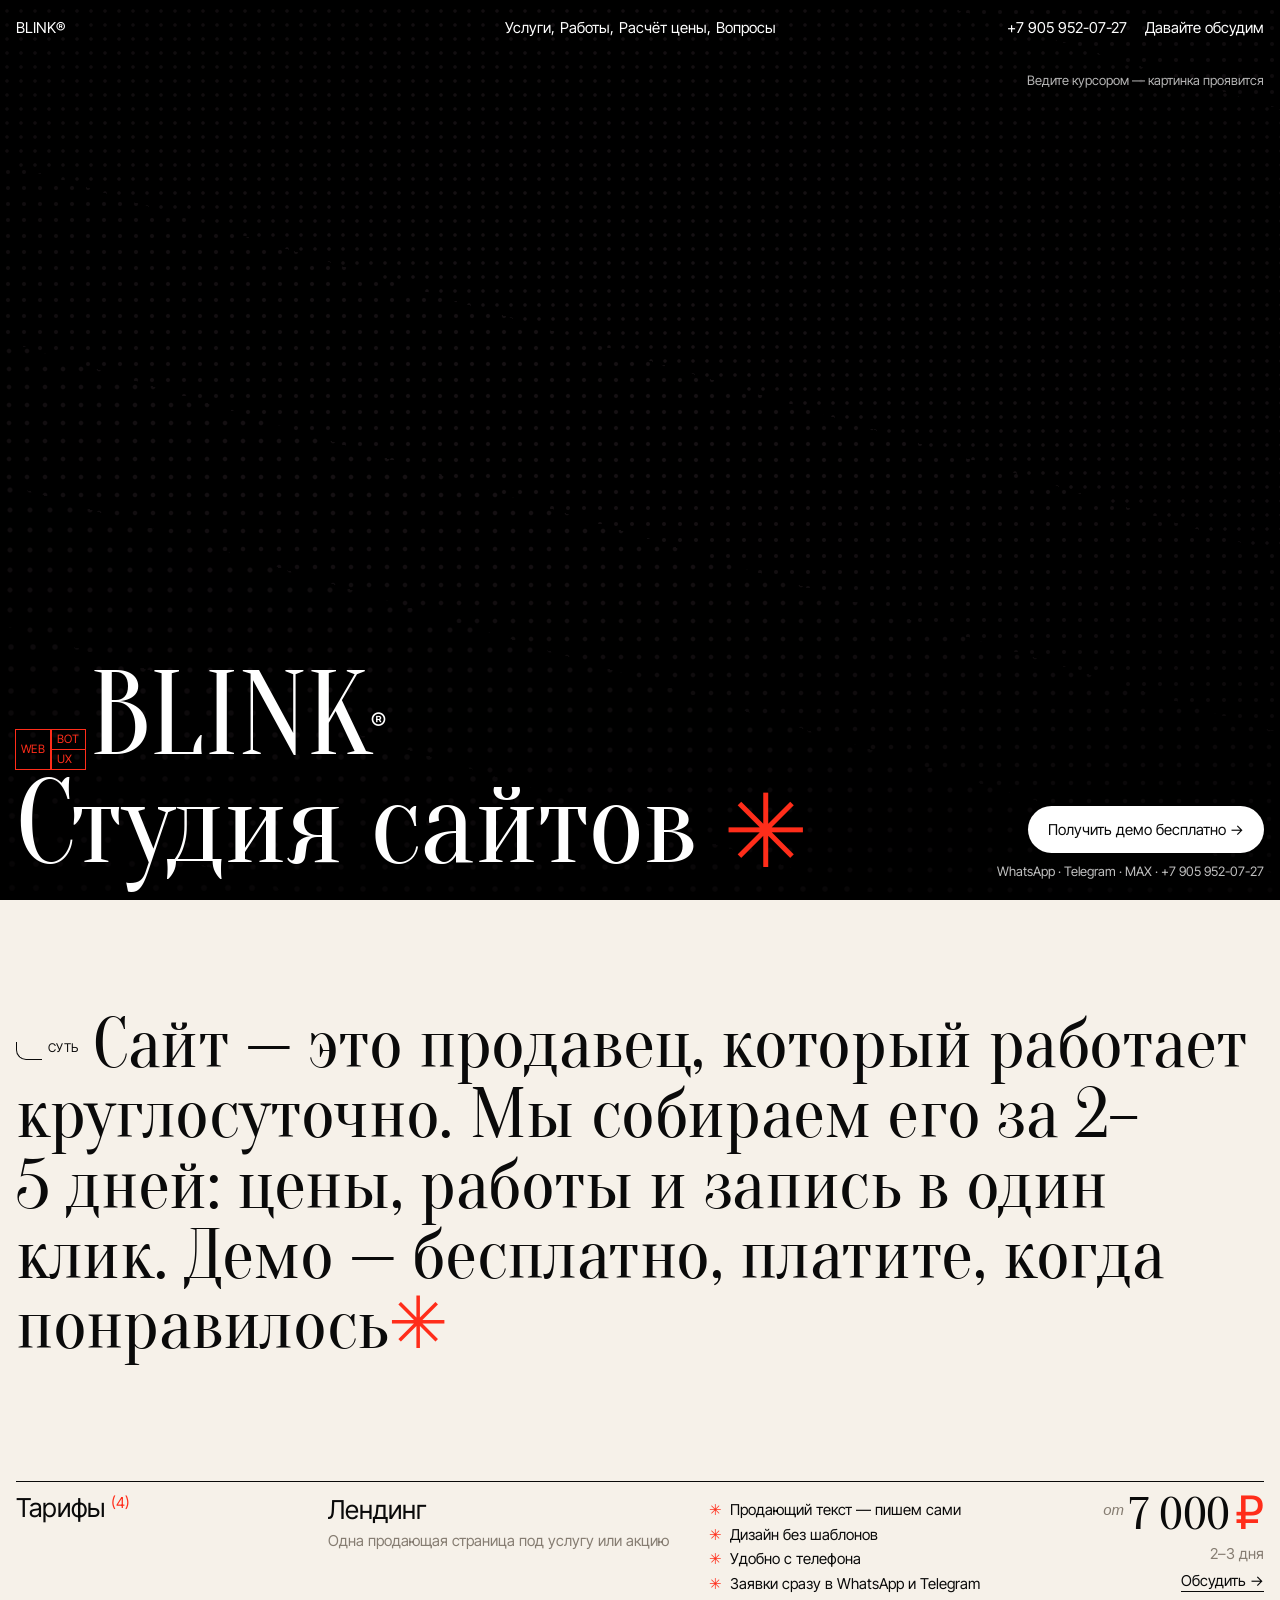
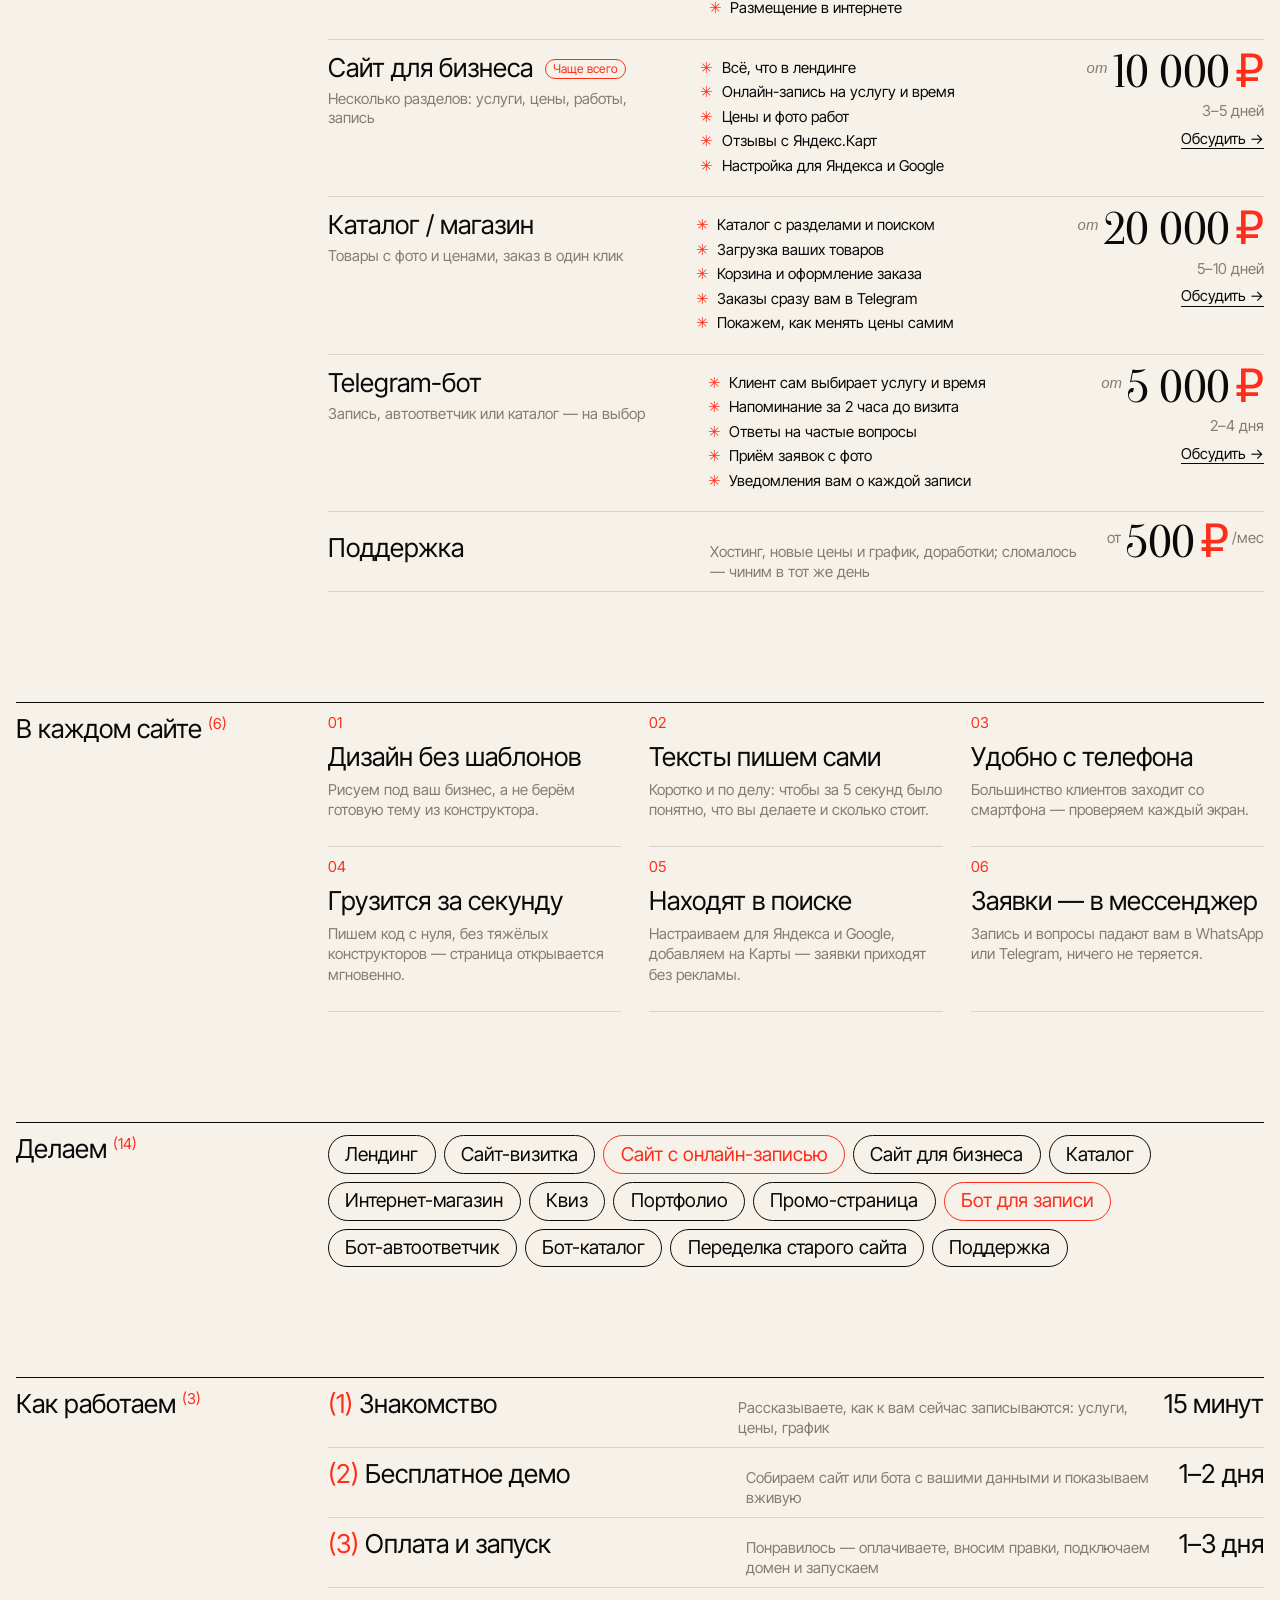
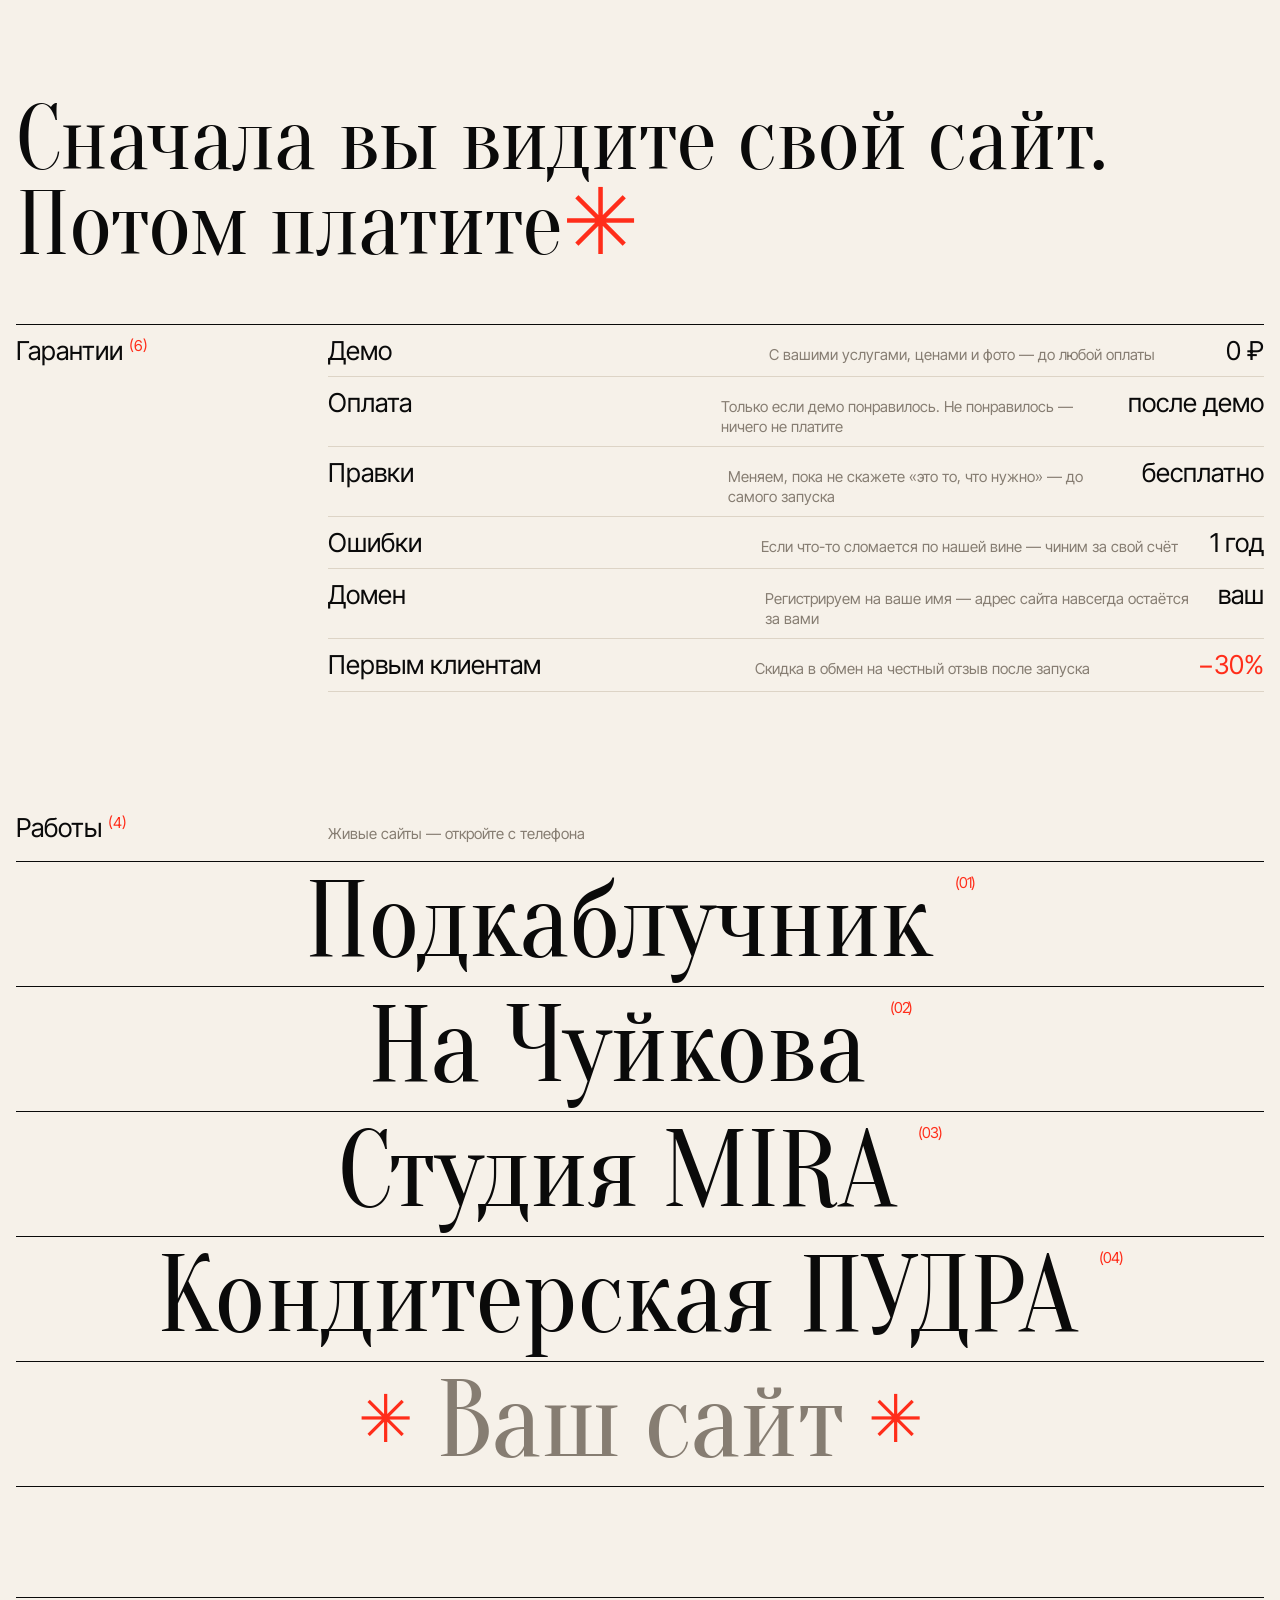
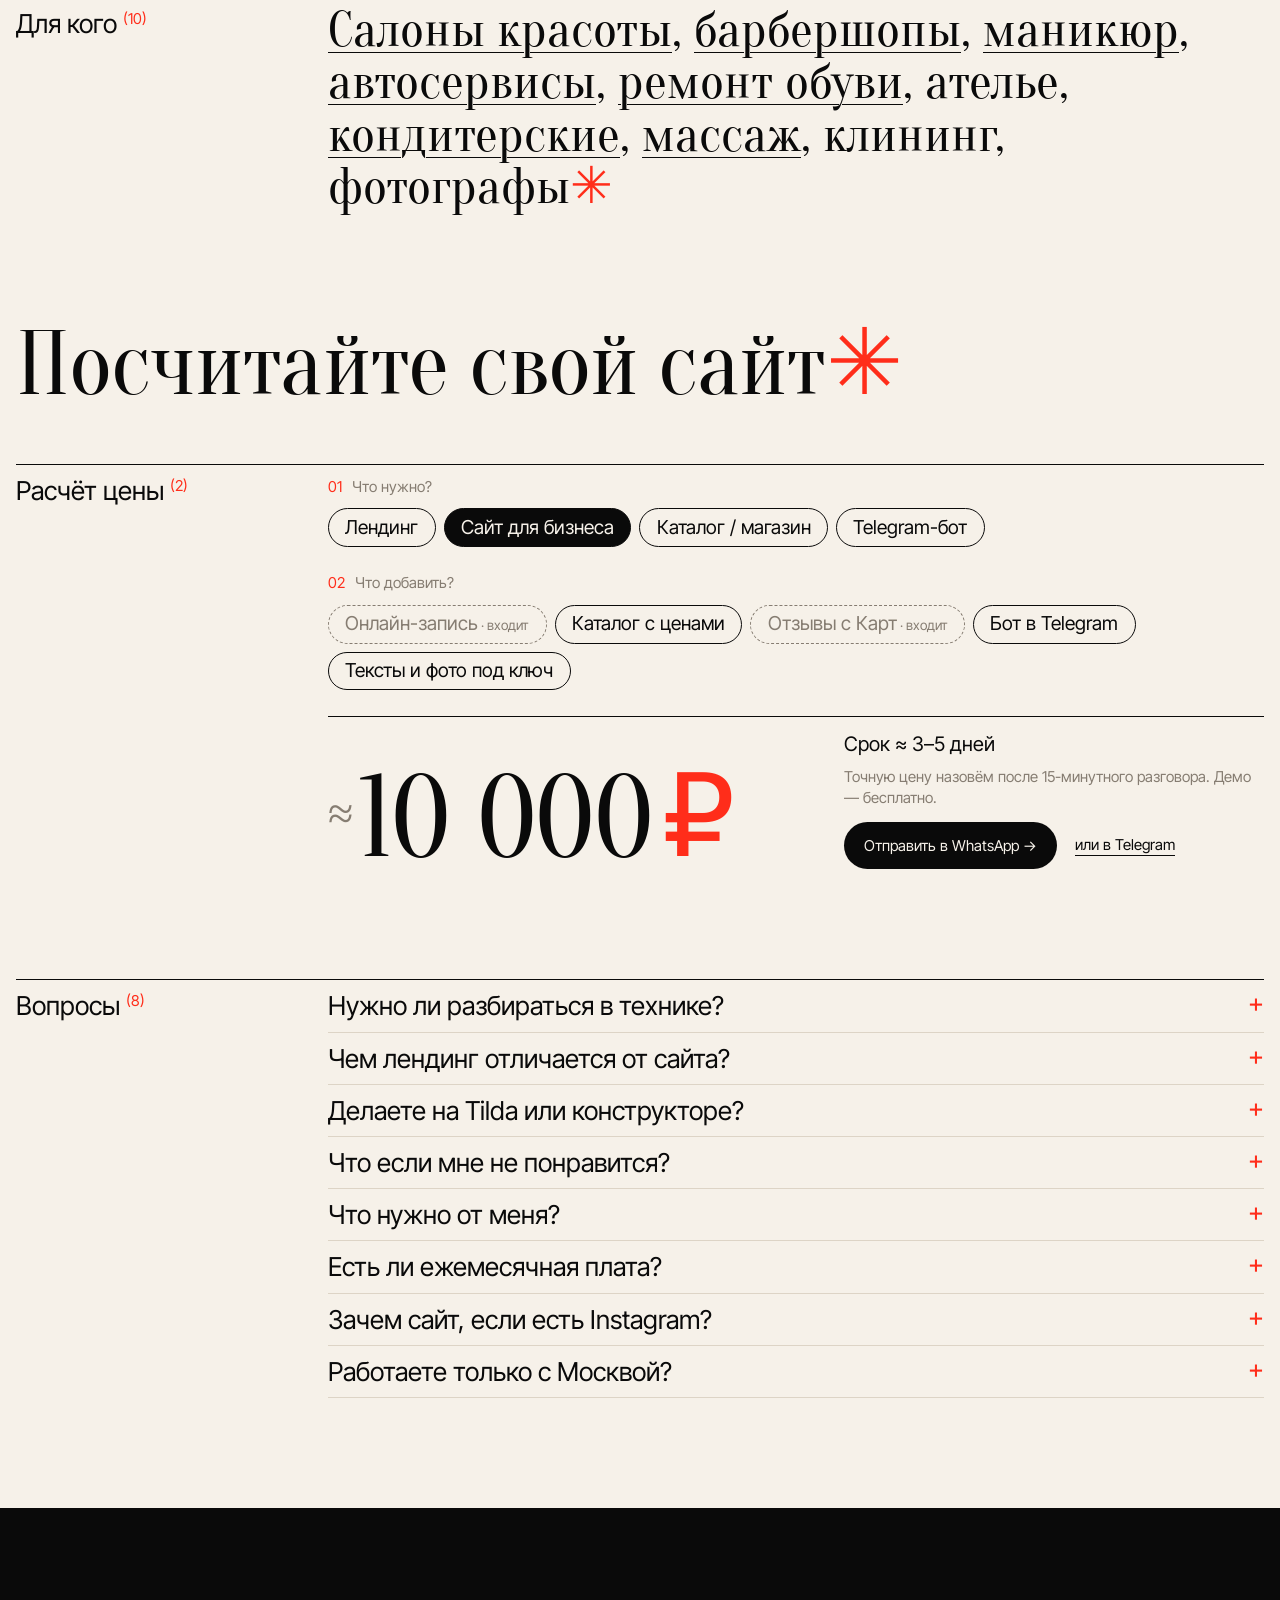
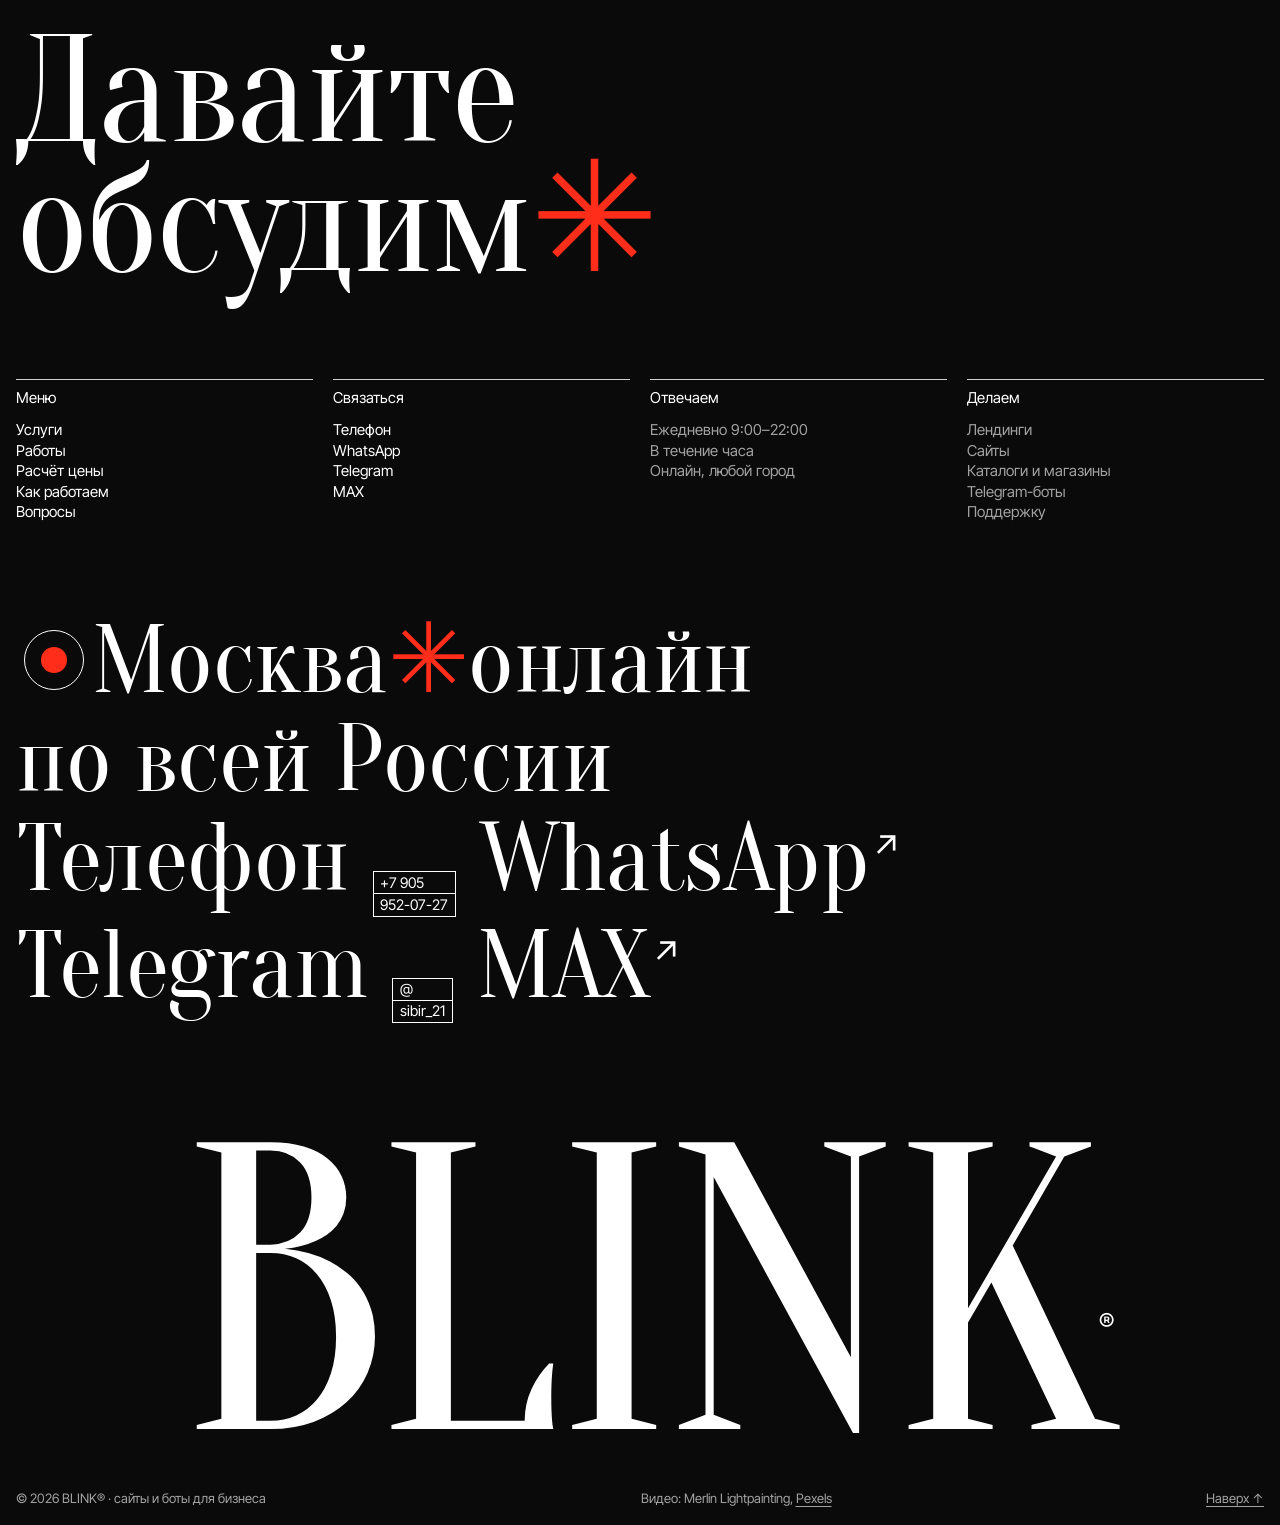
==== commit 1288bde3: "Работы: добавлена кондитерская ПУДРА Co-Authored-By: Claude Opus 5.5 <noreply@anthropic.com>" ====
--- a/index.html
+++ b/index.html
@@ -321,11 +321,12 @@
 </section>
 
 <section class="block pad" id="works">
-  <div class="idx" style="border-top:0;margin-bottom:8px"><div class="k">Работы <small>(3)</small></div><div class="k" style="color:var(--grey);font-size:15px;align-self:end">Живые сайты — откройте с телефона</div></div>
+  <div class="idx" style="border-top:0;margin-bottom:8px"><div class="k">Работы <small>(4)</small></div><div class="k" style="color:var(--grey);font-size:15px;align-self:end">Живые сайты — откройте с телефона</div></div>
   <div class="works">
     <a class="w" href="https://k41705594-boop.github.io/podkabluchnik/" target="_blank" rel="noopener" data-img="img/podkabluchnik.jpg"><div class="thumb"><img src="img/podkabluchnik.jpg" alt="" loading="lazy"></div>Подкаблучник<sup>(01)</sup></a>
     <a class="w" href="https://k41705594-boop.github.io/masterskaya-chuykova/" target="_blank" rel="noopener" data-img="img/masterskaya-chuykova.jpg"><div class="thumb"><img src="img/masterskaya-chuykova.jpg" alt="" loading="lazy"></div>На Чуйкова<sup>(02)</sup></a>
     <a class="w" href="https://k41705594-boop.github.io/mira-beauty/" target="_blank" rel="noopener" data-img="img/mira-beauty.jpg"><div class="thumb"><img src="img/mira-beauty.jpg" alt="" loading="lazy"></div>Студия MIRA<sup>(03)</sup></a>
+    <a class="w" href="https://k41705594-boop.github.io/pudra-cakes/" target="_blank" rel="noopener" data-img="img/pudra-cakes.jpg"><div class="thumb"><img src="img/pudra-cakes.jpg" alt="" loading="lazy"></div>Кондитерская ПУДРА<sup>(04)</sup></a>
     <a class="w you" href="#contacts"><span class="ast">✳</span>Ваш сайт<span class="ast">✳</span></a>
   </div>
 </section>
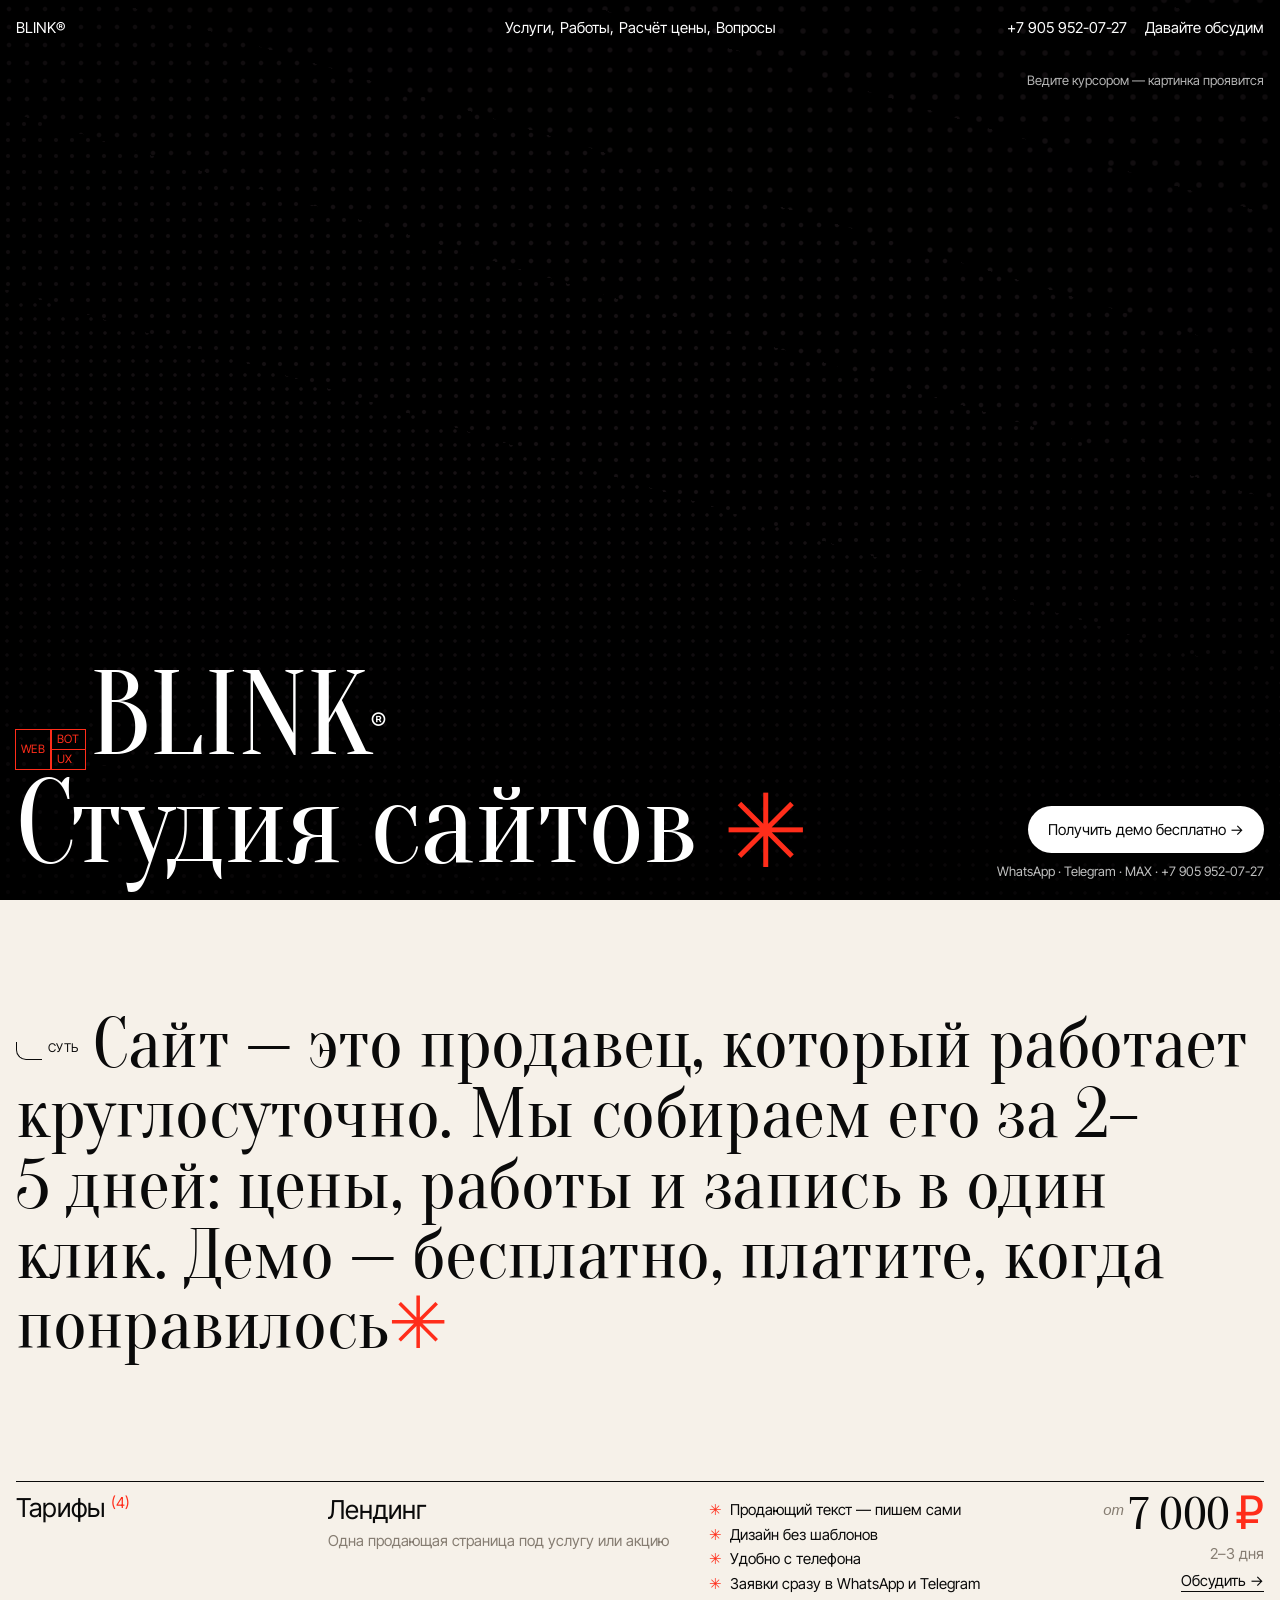
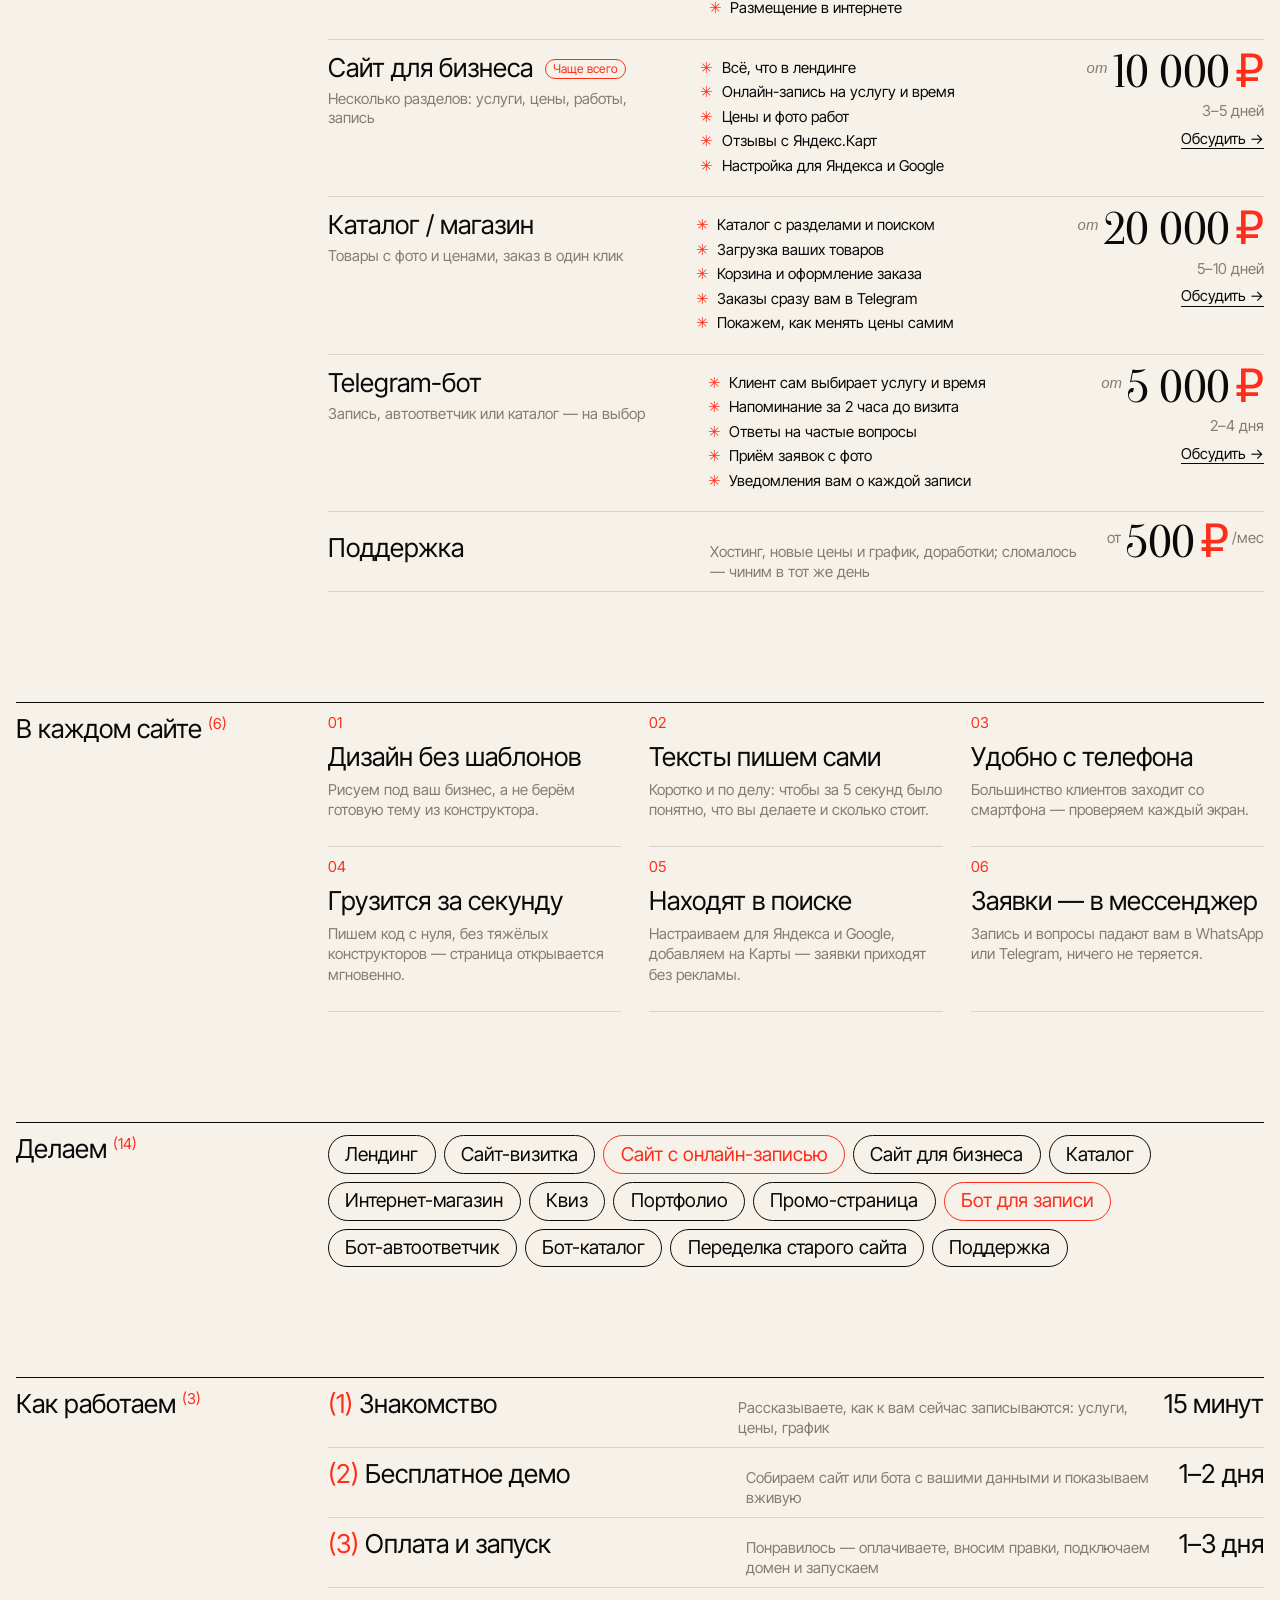
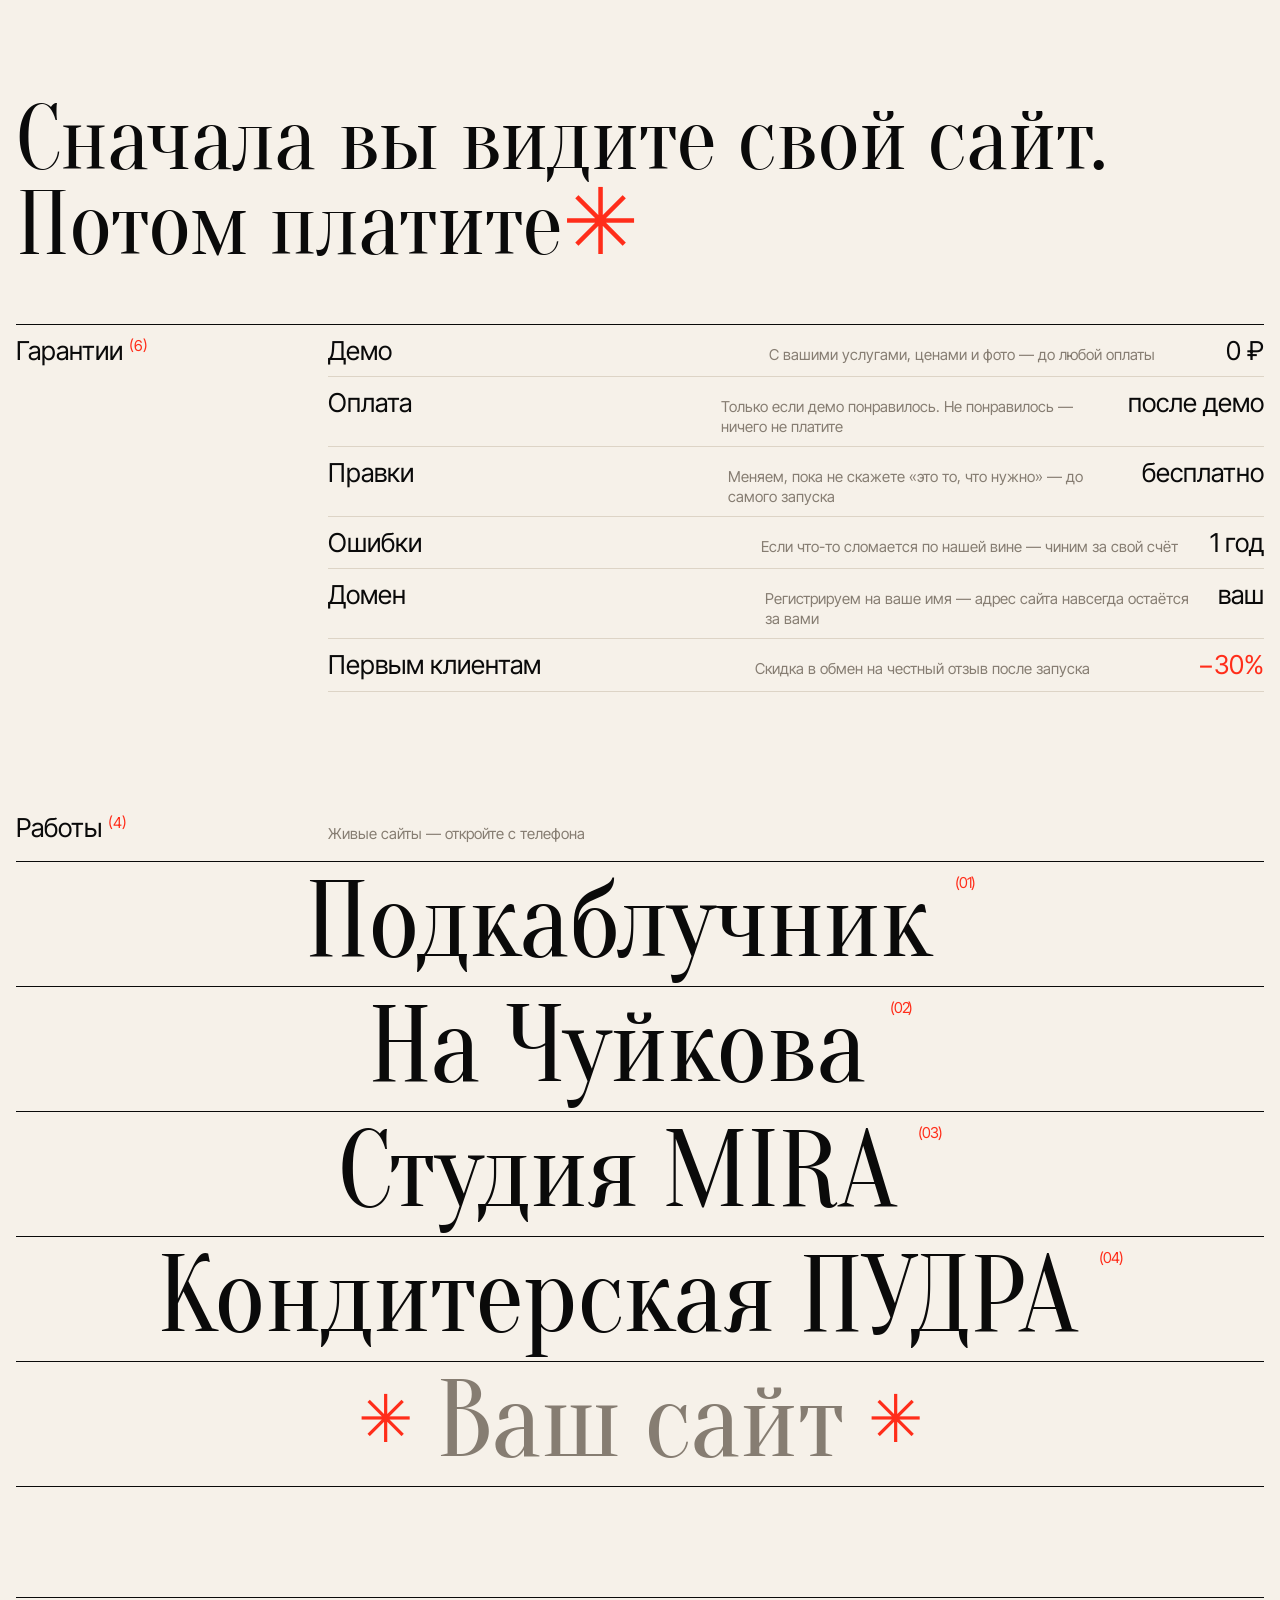
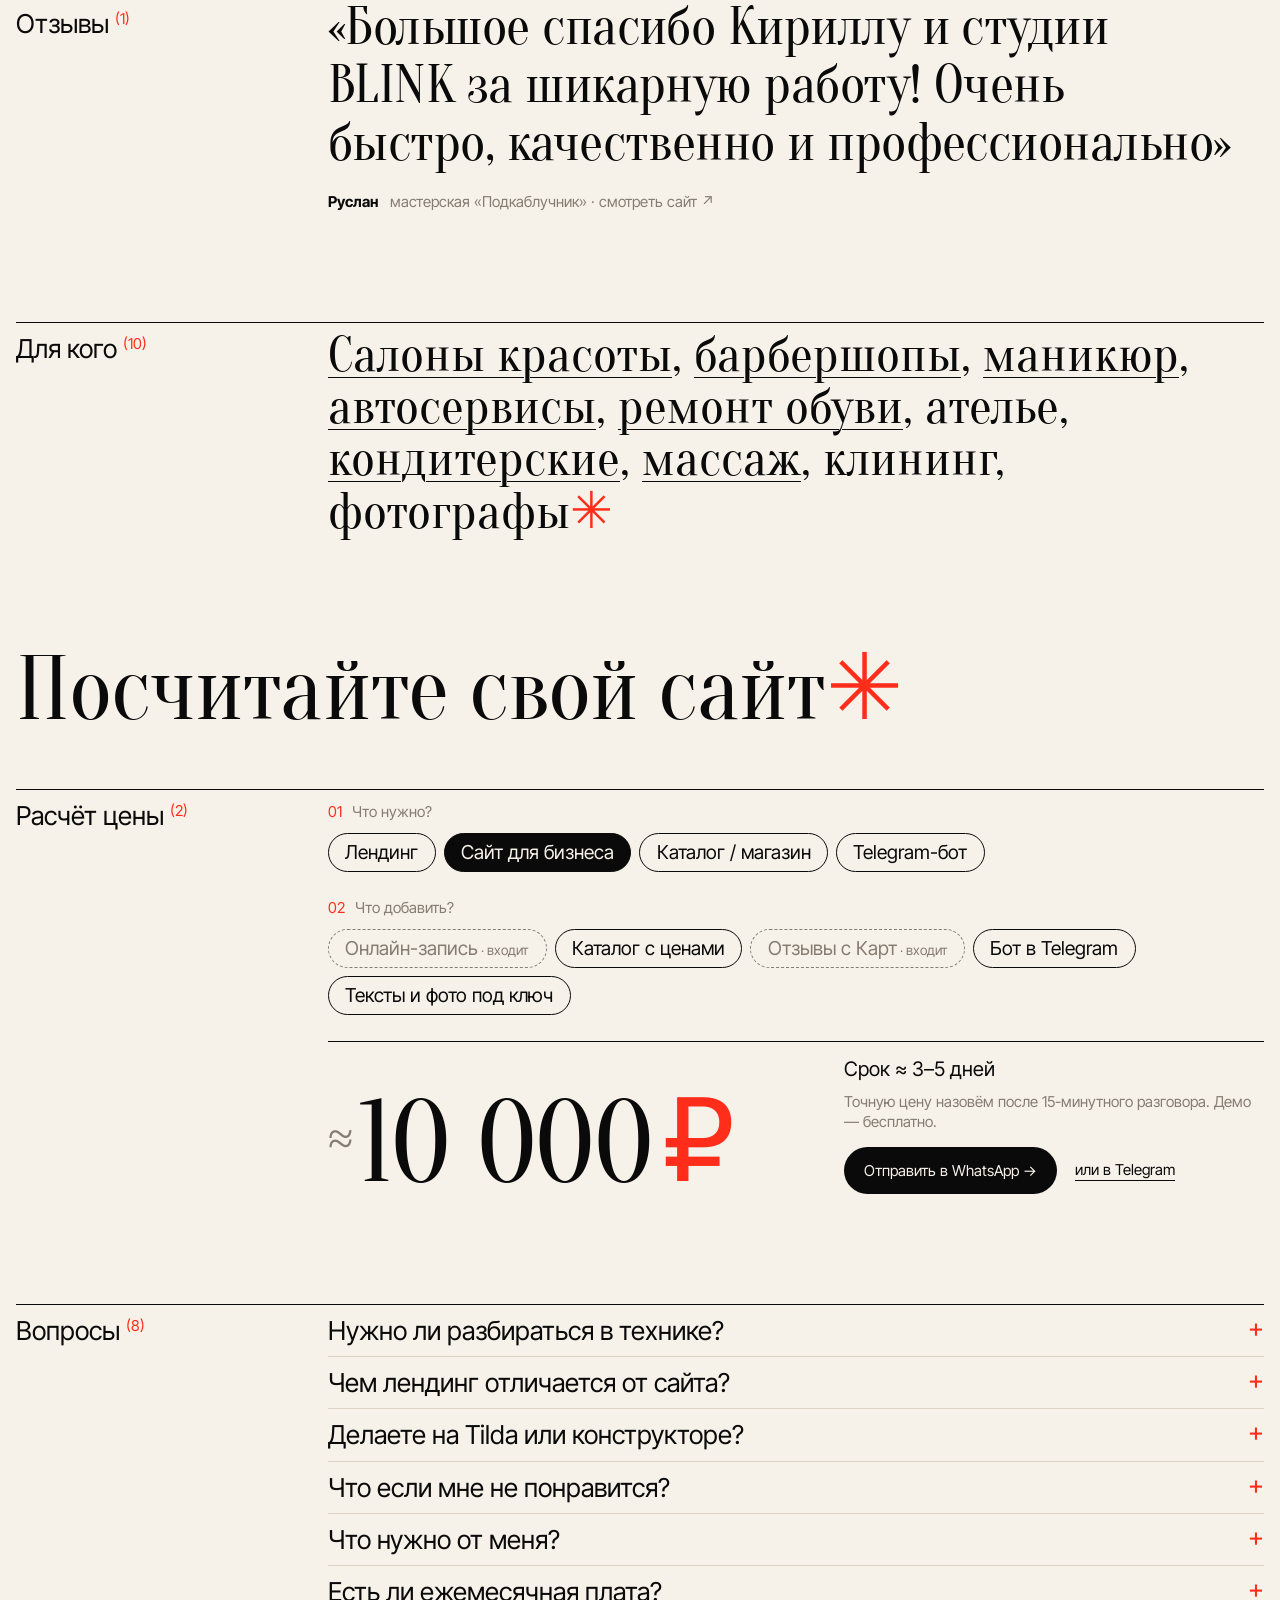
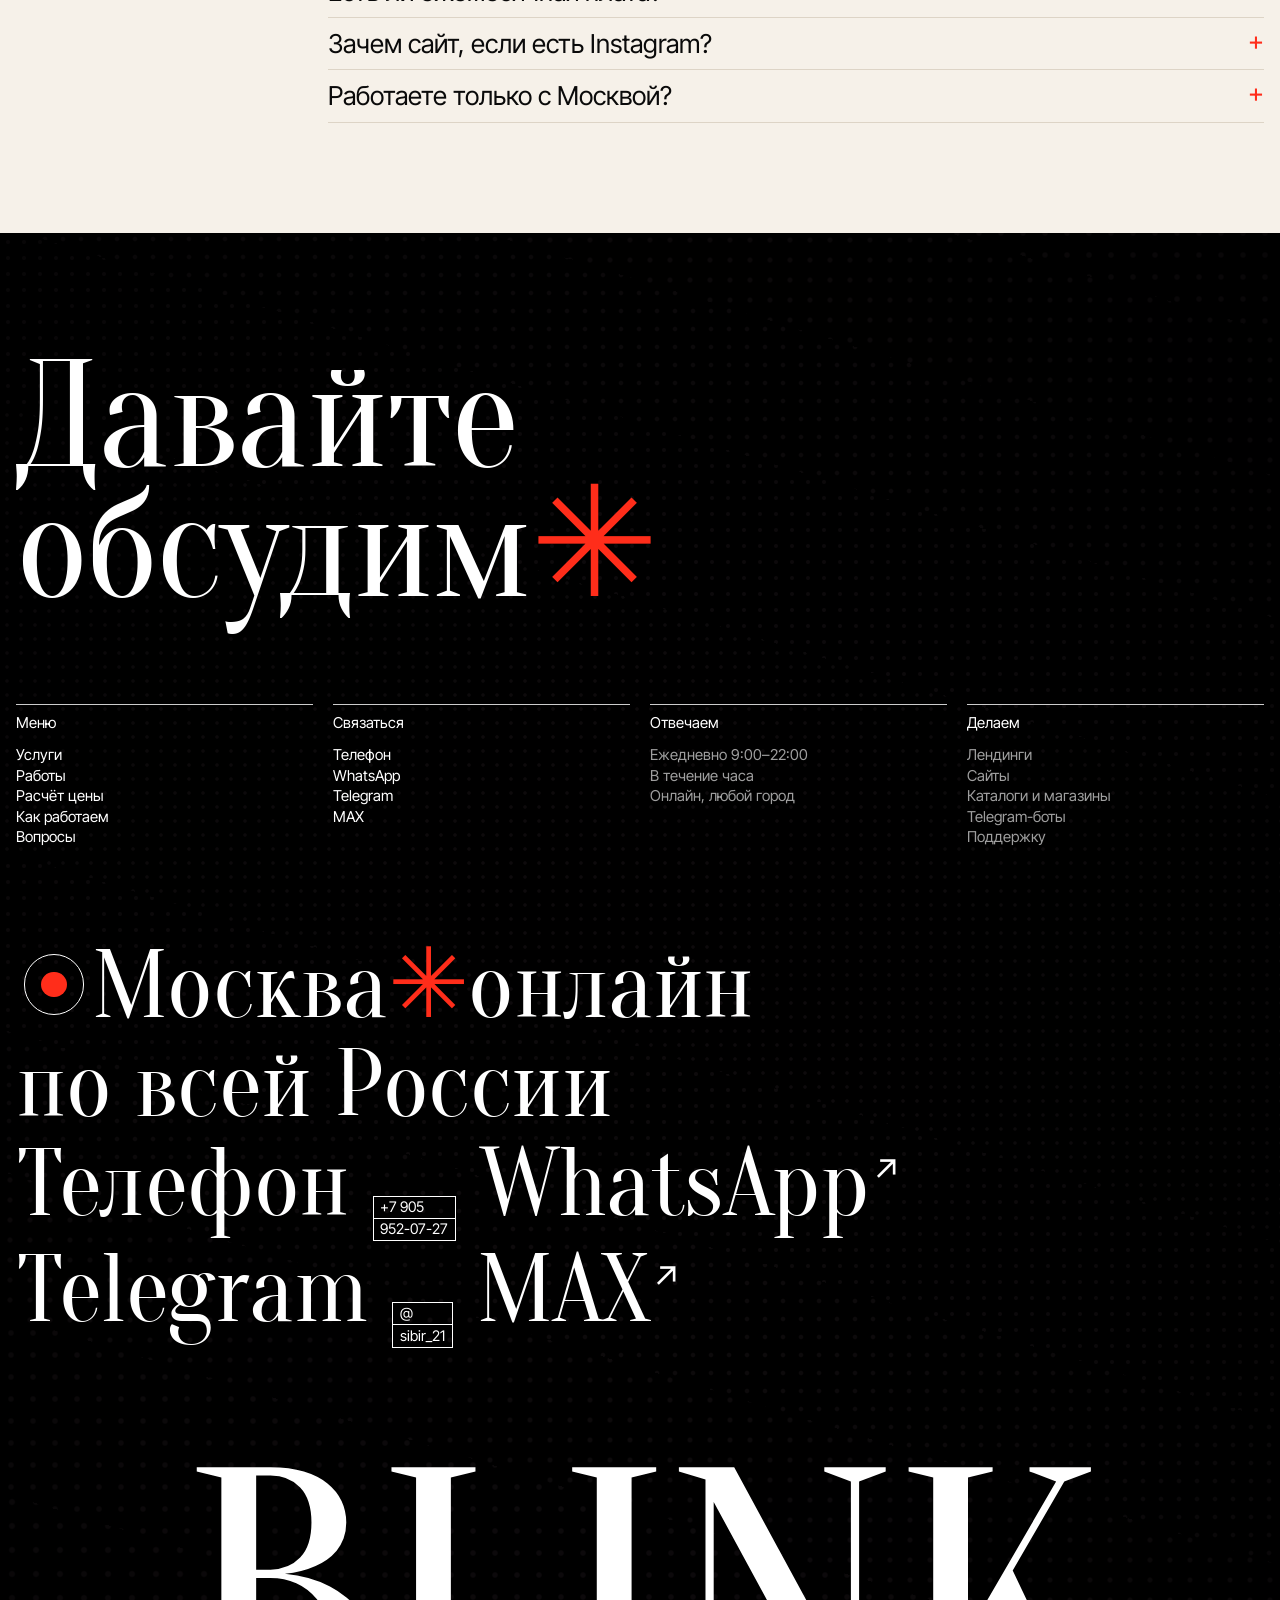
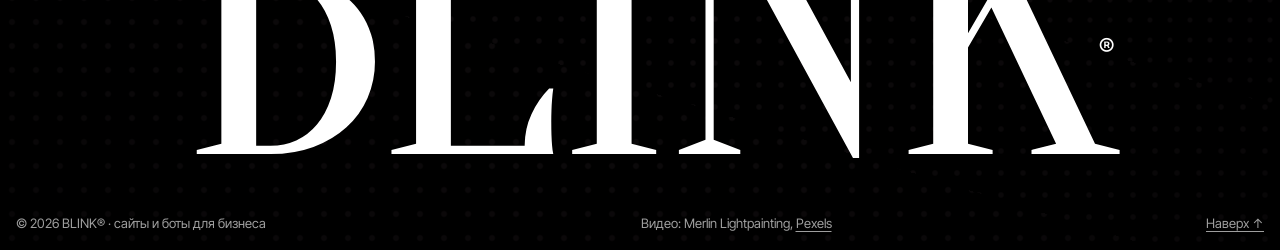
==== commit 2f0bc69d: "Отзывы: первый отзыв клиента (Руслан, Подкаблучник) Co-Authored-By: Claude Opus 5.5 <noreply@anthrop" ====
--- a/index.html
+++ b/index.html
@@ -183,6 +183,11 @@
 @media (max-width:760px){summary{font-size:21px}}
 
 /* ---------- footer ---------- */
+.rev{margin:0;display:flex;flex-direction:column;gap:20px;min-width:0}
+.rev blockquote{margin:0;font-family:var(--serif);font-size:clamp(28px,4.2vw,54px);line-height:1.08;letter-spacing:-.01em;text-wrap:balance}
+.rev figcaption{display:flex;flex-wrap:wrap;gap:4px 12px;align-items:baseline;font-size:15px}
+.rev figcaption span{color:var(--grey)}
+.rev figcaption a{color:inherit}
 .foot{position:relative;overflow:hidden;background:var(--night);color:#fff;--grey:rgba(255,255,255,.62);--hair:rgba(255,255,255,.8);padding-block:120px calc(18px + env(safe-area-inset-bottom,0px))}
 .foot > canvas{position:absolute;inset:0;width:100%;height:100%;z-index:0;display:block}
 .foot > :not(canvas){position:relative;z-index:1}
@@ -331,6 +336,15 @@
   </div>
 </section>
 <div class="pv" id="pv" aria-hidden="true"><img alt=""></div>
+<section class="block pad" id="reviews">
+  <div class="idx">
+    <div class="k">Отзывы <small>(1)</small></div>
+    <figure class="rev">
+      <blockquote>«Большое спасибо Кириллу и студии BLINK за шикарную работу! Очень быстро, качественно и профессионально»</blockquote>
+      <figcaption><b>Руслан</b><span>мастерская «Подкаблучник» · <a href="https://k41705594-boop.github.io/podkabluchnik/" target="_blank" rel="noopener">смотреть сайт ↗</a></span></figcaption>
+    </figure>
+  </div>
+</section>
 <a class="fab" id="fab" href="https://wa.me/79059520727?text=%D0%97%D0%B4%D1%80%D0%B0%D0%B2%D1%81%D1%82%D0%B2%D1%83%D0%B9%D1%82%D0%B5!%20%D0%A5%D0%BE%D1%87%D1%83%20%D0%B1%D0%B5%D1%81%D0%BF%D0%BB%D0%B0%D1%82%D0%BD%D0%BE%D0%B5%20%D0%B4%D0%B5%D0%BC%D0%BE%20%D1%81%D0%B0%D0%B9%D1%82%D0%B0" target="_blank" rel="noopener">Написать в WhatsApp ↗</a>
 
 <section class="block pad">
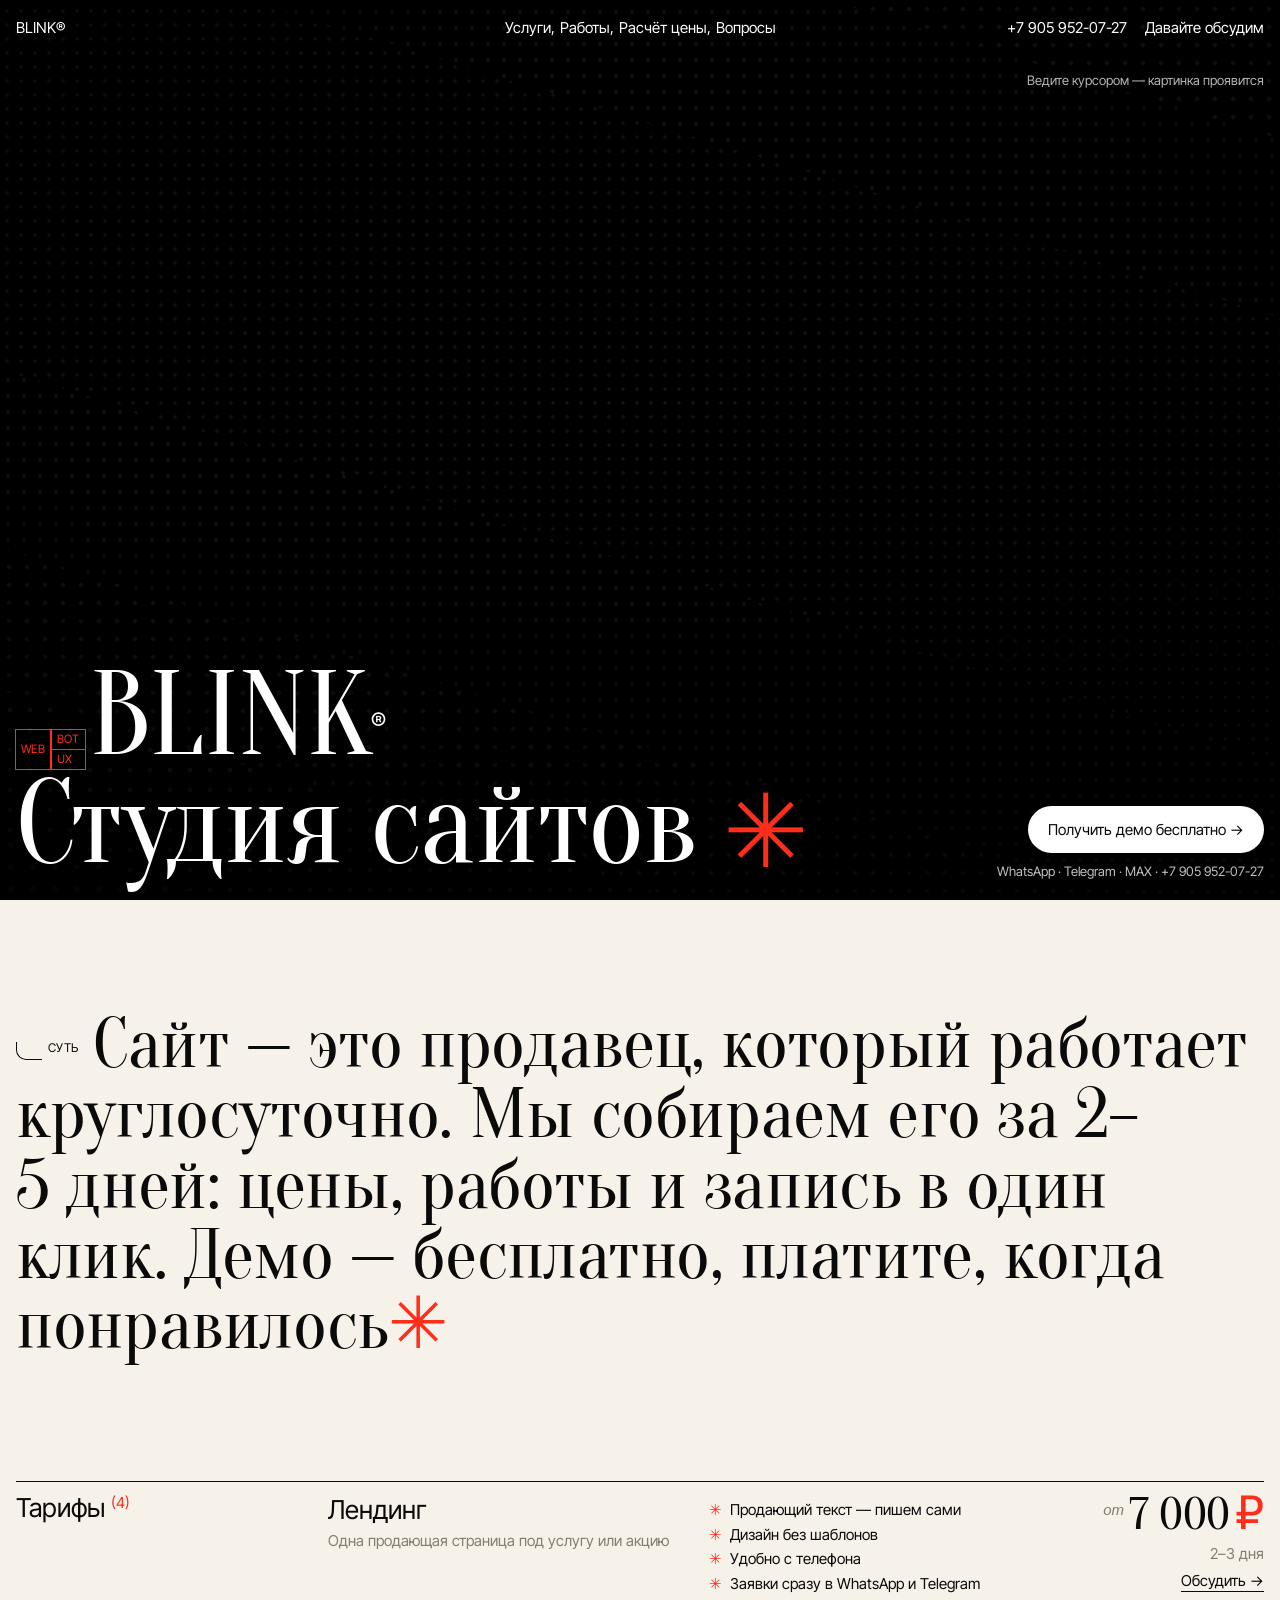
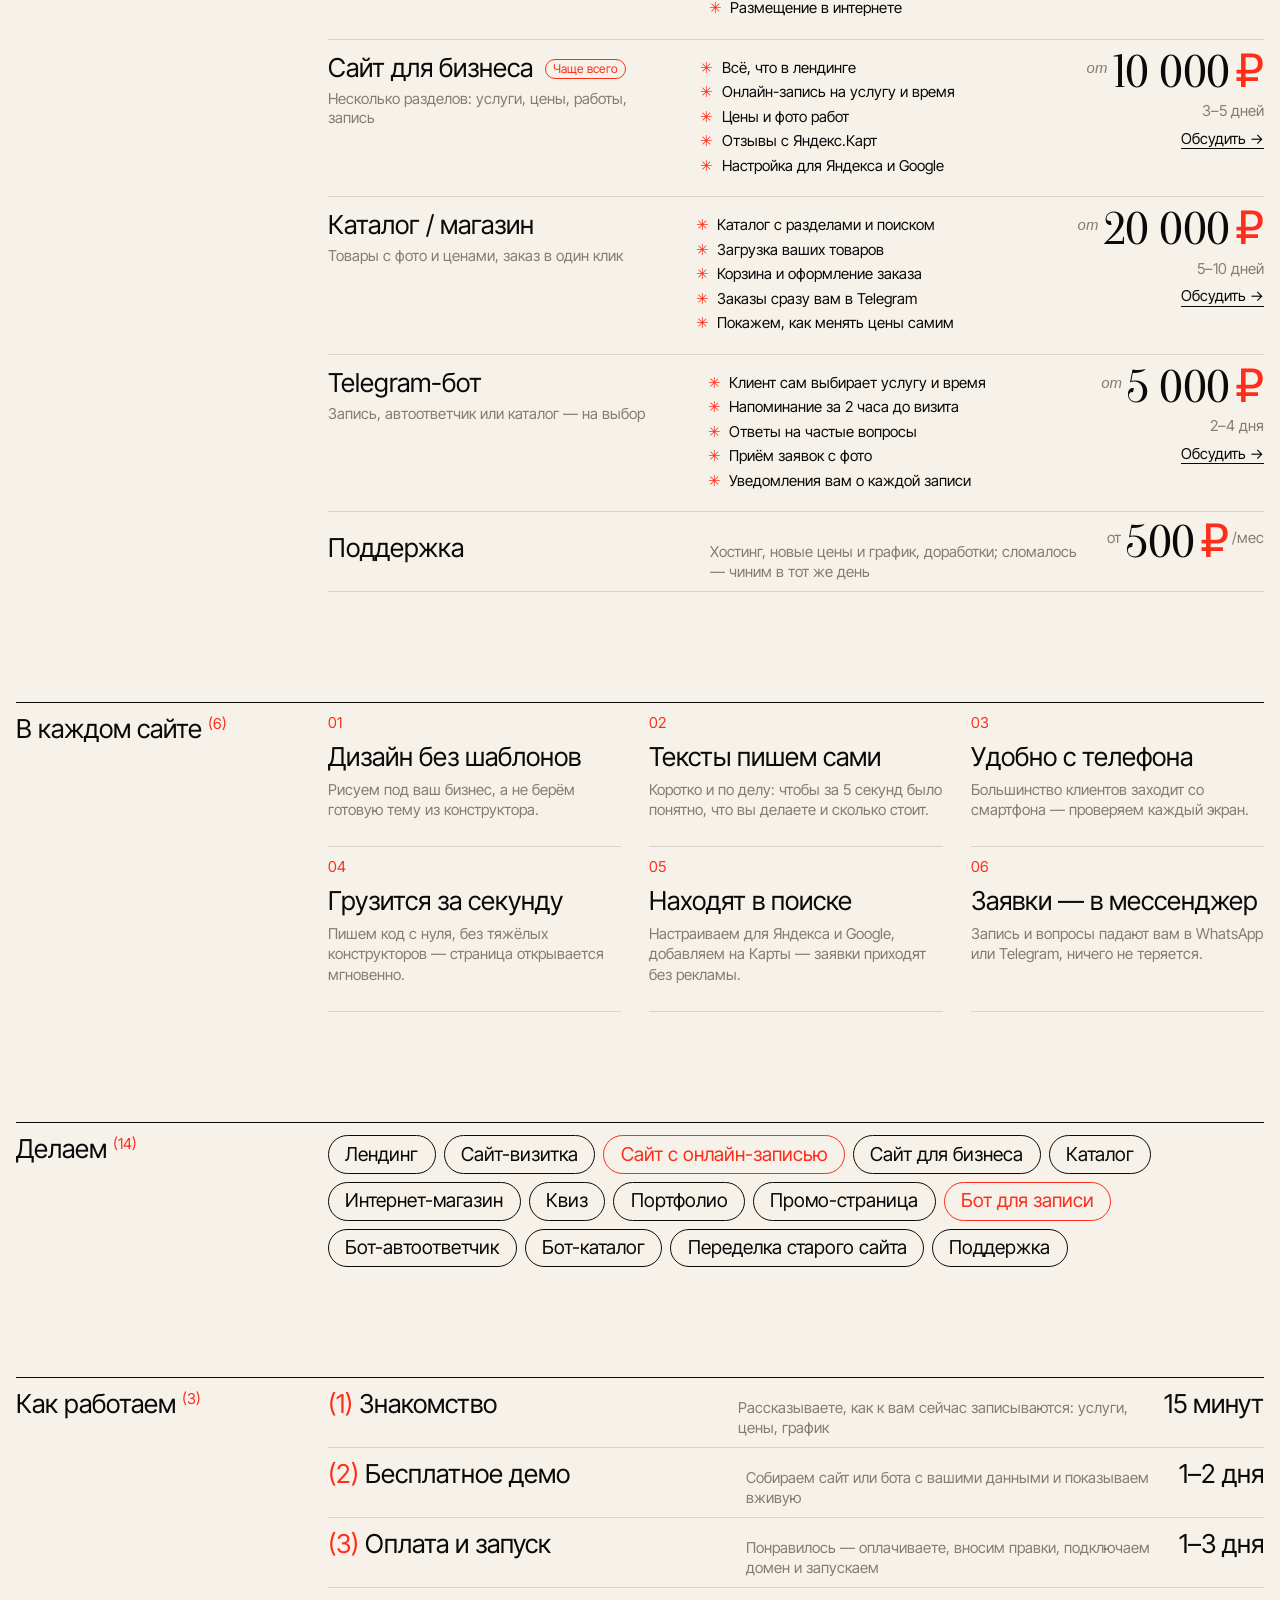
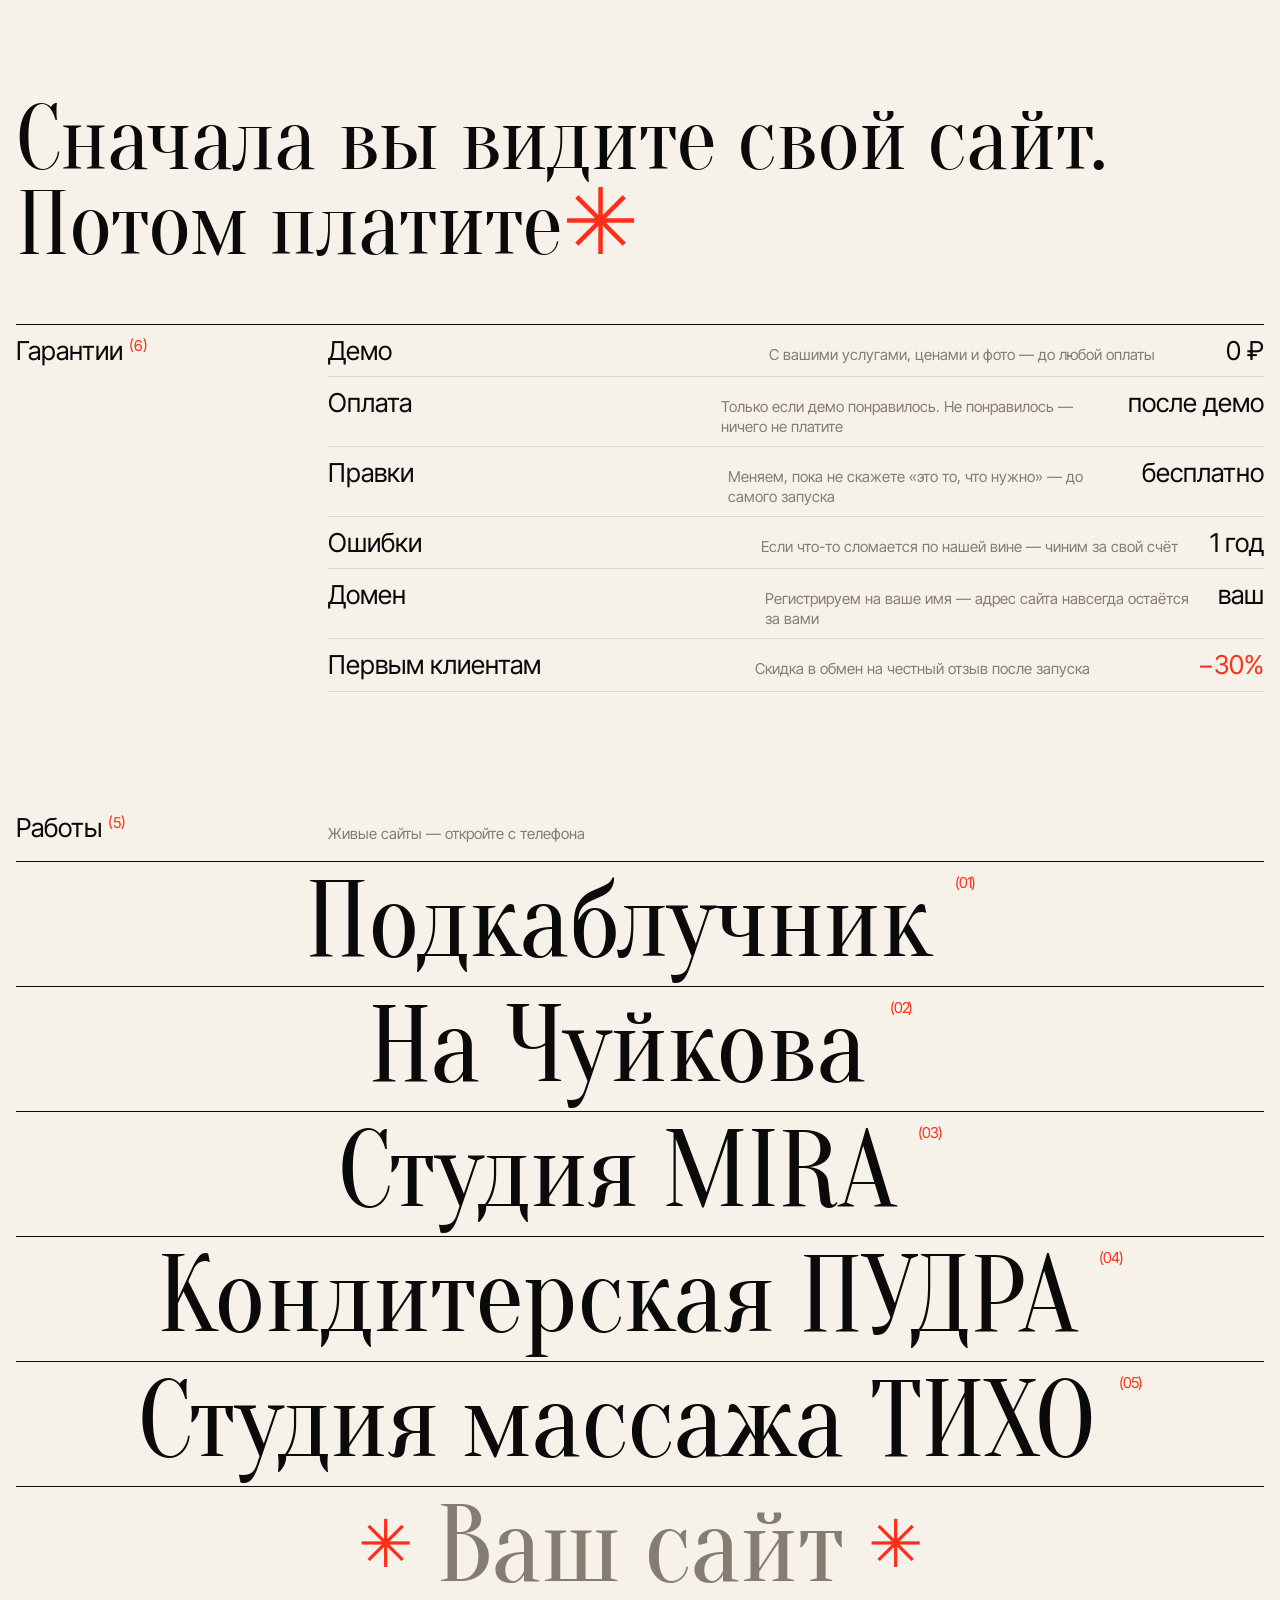
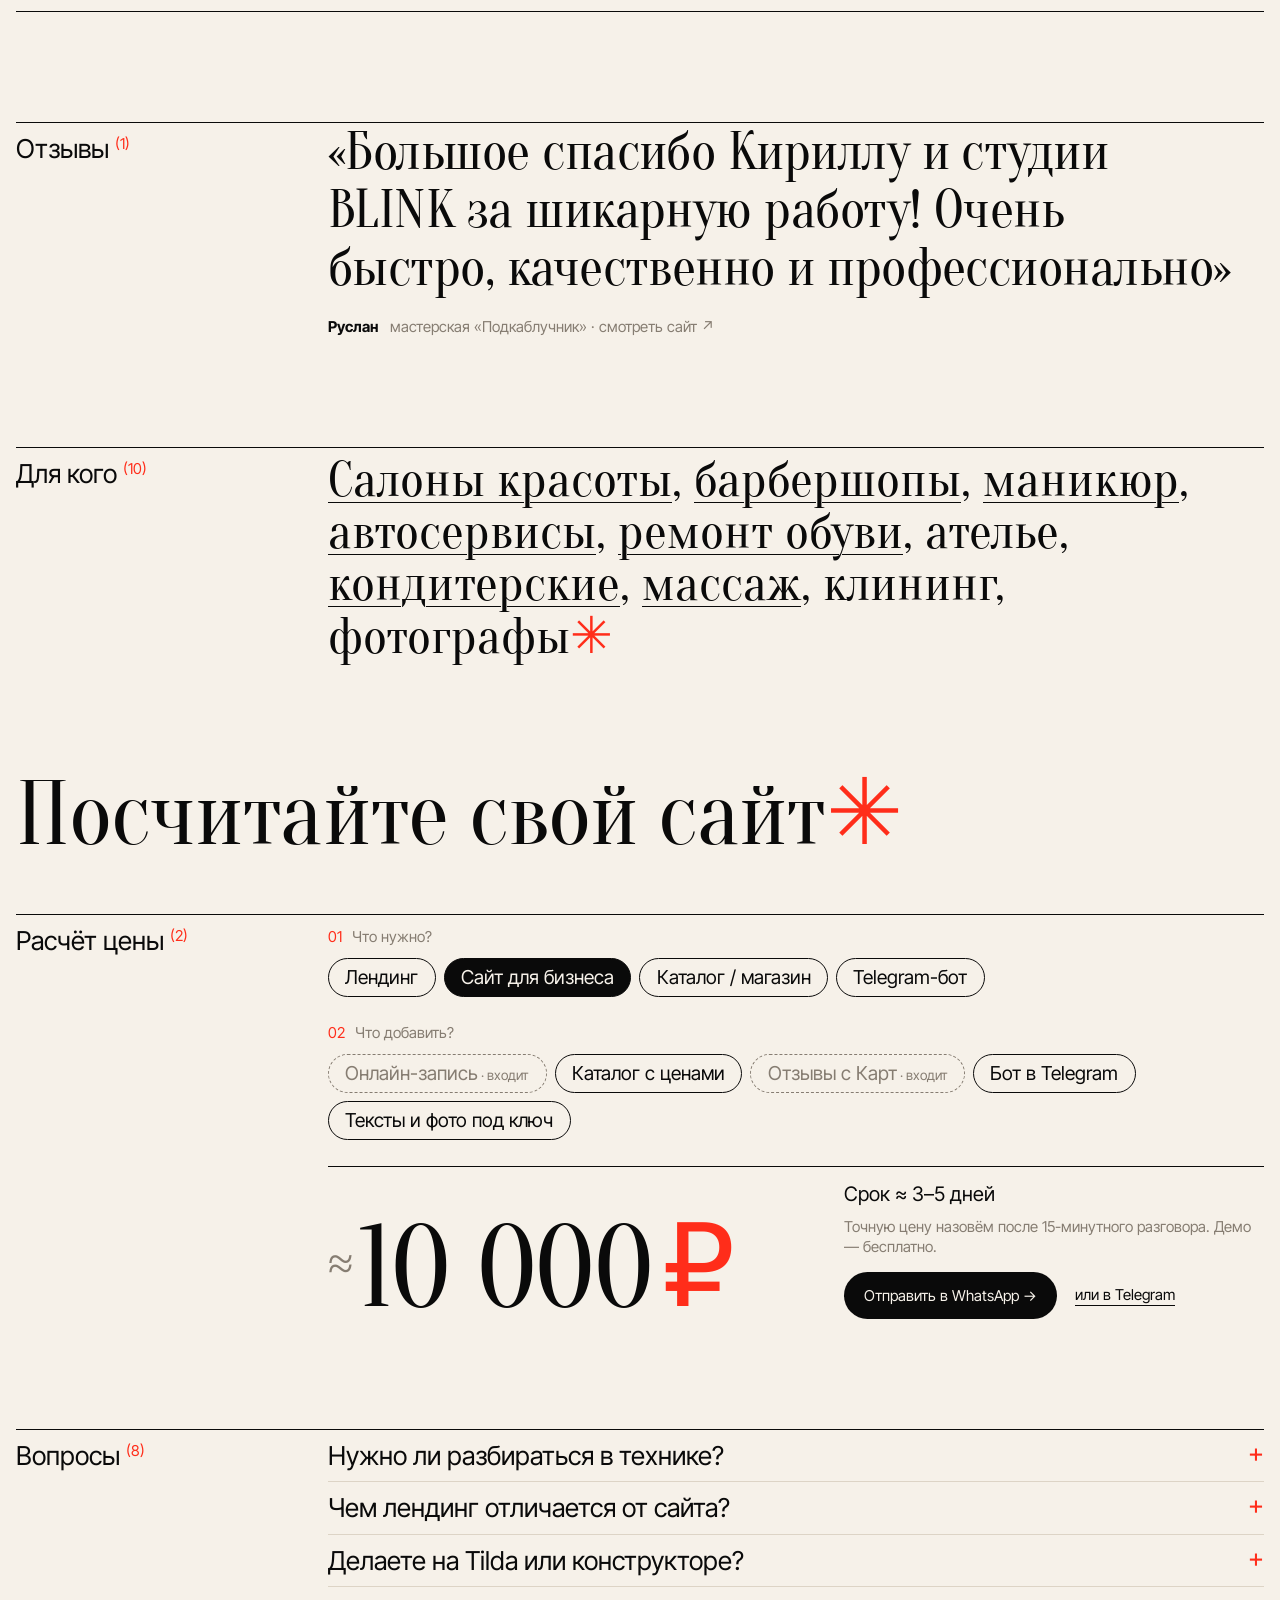
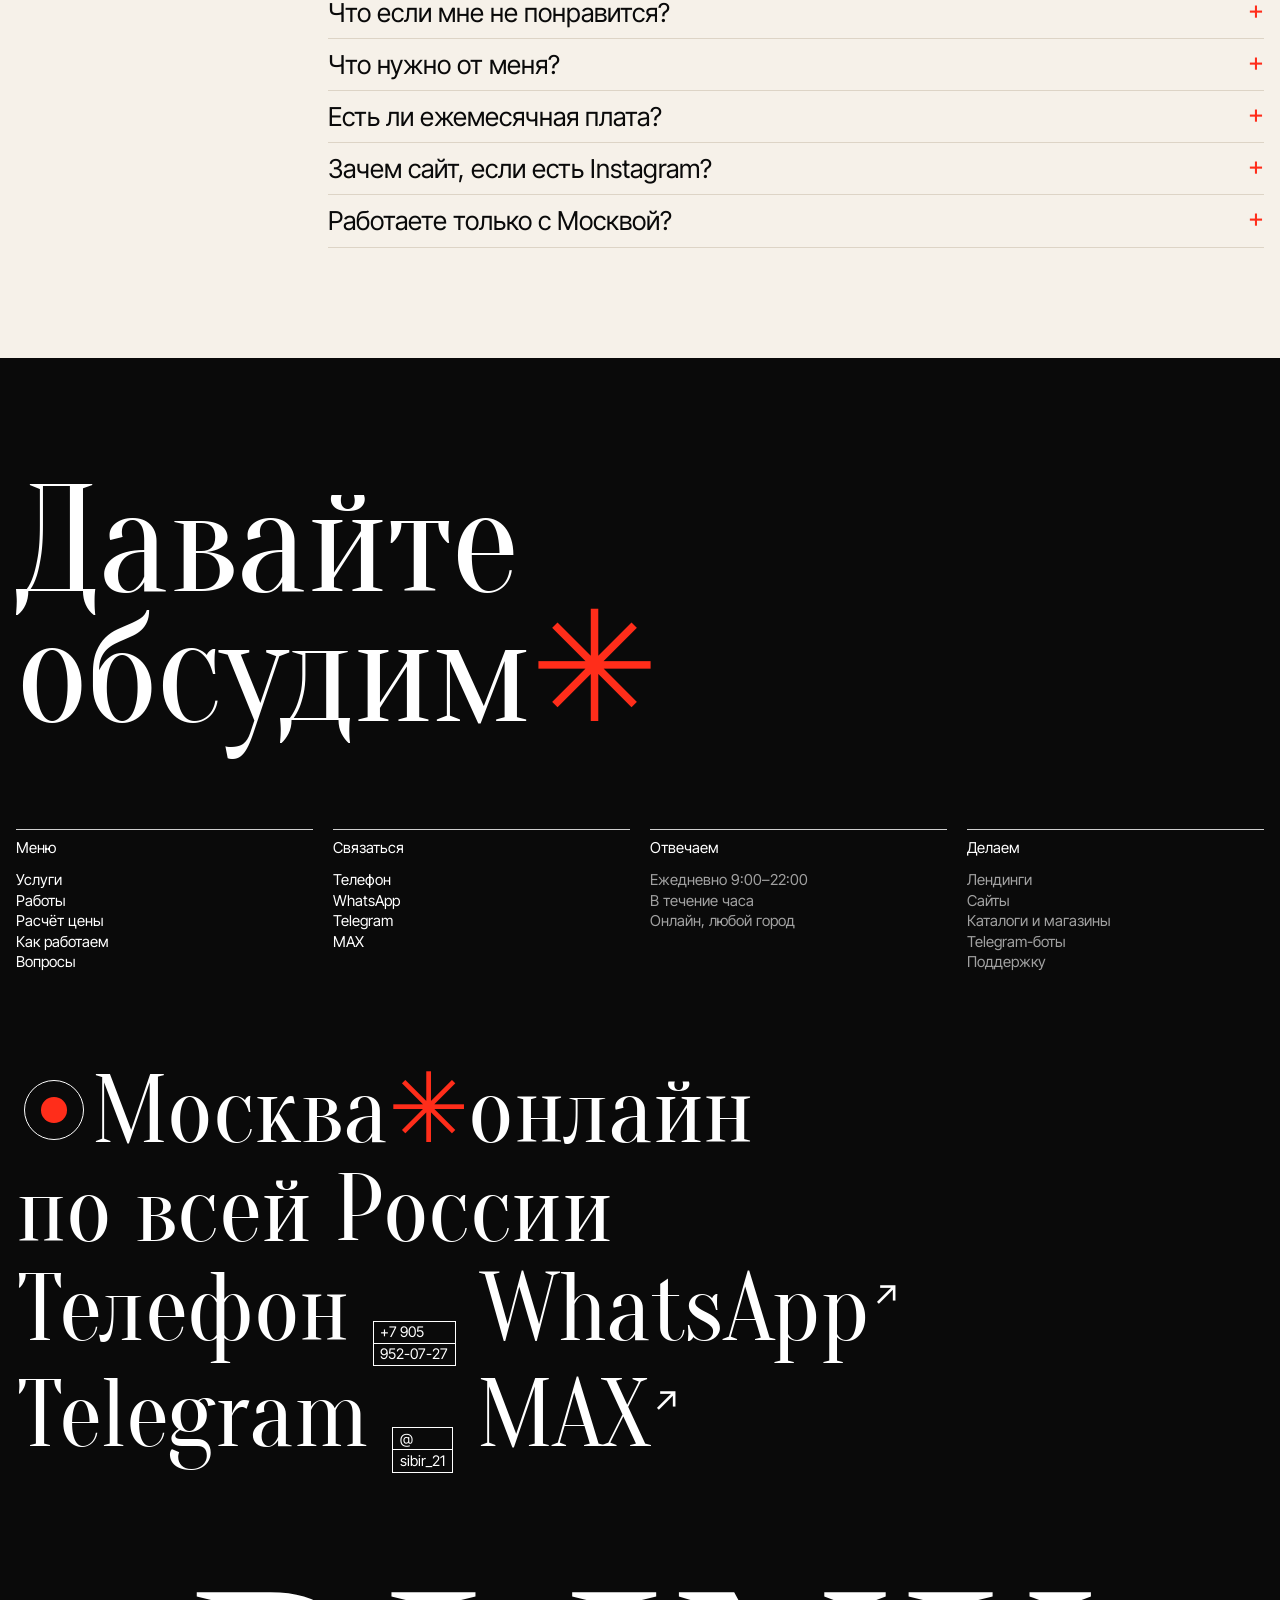
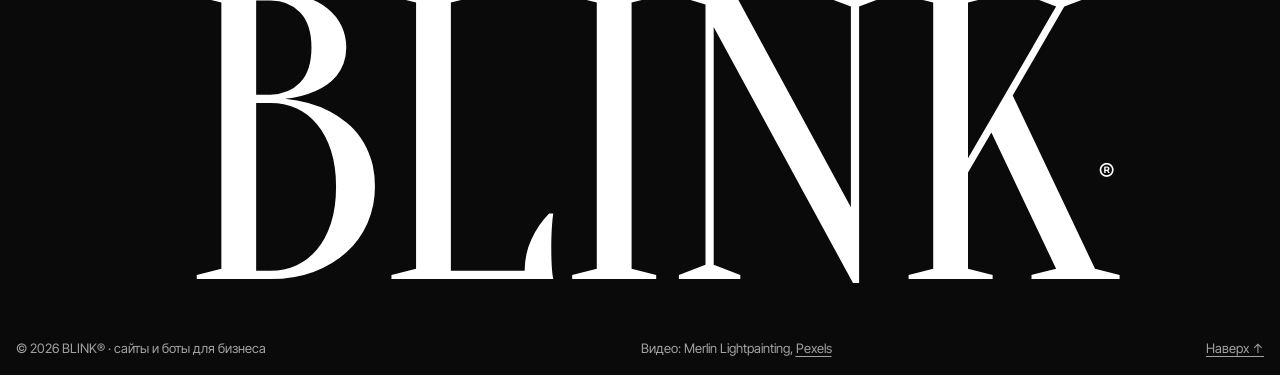
==== commit 18611b04: "Работы: студия массажа ТИХО Co-Authored-By: Claude Opus 5.5 <noreply@anthropic.com>" ====
--- a/index.html
+++ b/index.html
@@ -326,12 +326,13 @@
 </section>
 
 <section class="block pad" id="works">
-  <div class="idx" style="border-top:0;margin-bottom:8px"><div class="k">Работы <small>(4)</small></div><div class="k" style="color:var(--grey);font-size:15px;align-self:end">Живые сайты — откройте с телефона</div></div>
+  <div class="idx" style="border-top:0;margin-bottom:8px"><div class="k">Работы <small>(5)</small></div><div class="k" style="color:var(--grey);font-size:15px;align-self:end">Живые сайты — откройте с телефона</div></div>
   <div class="works">
     <a class="w" href="https://k41705594-boop.github.io/podkabluchnik/" target="_blank" rel="noopener" data-img="img/podkabluchnik.jpg"><div class="thumb"><img src="img/podkabluchnik.jpg" alt="" loading="lazy"></div>Подкаблучник<sup>(01)</sup></a>
     <a class="w" href="https://k41705594-boop.github.io/masterskaya-chuykova/" target="_blank" rel="noopener" data-img="img/masterskaya-chuykova.jpg"><div class="thumb"><img src="img/masterskaya-chuykova.jpg" alt="" loading="lazy"></div>На Чуйкова<sup>(02)</sup></a>
     <a class="w" href="https://k41705594-boop.github.io/mira-beauty/" target="_blank" rel="noopener" data-img="img/mira-beauty.jpg"><div class="thumb"><img src="img/mira-beauty.jpg" alt="" loading="lazy"></div>Студия MIRA<sup>(03)</sup></a>
     <a class="w" href="https://k41705594-boop.github.io/pudra-cakes/" target="_blank" rel="noopener" data-img="img/pudra-cakes.jpg"><div class="thumb"><img src="img/pudra-cakes.jpg" alt="" loading="lazy"></div>Кондитерская ПУДРА<sup>(04)</sup></a>
+    <a class="w" href="https://k41705594-boop.github.io/tikho-massage/" target="_blank" rel="noopener" data-img="img/tikho-massage.jpg"><div class="thumb"><img src="img/tikho-massage.jpg" alt="" loading="lazy"></div>Студия массажа ТИХО<sup>(05)</sup></a>
     <a class="w you" href="#contacts"><span class="ast">✳</span>Ваш сайт<span class="ast">✳</span></a>
   </div>
 </section>
